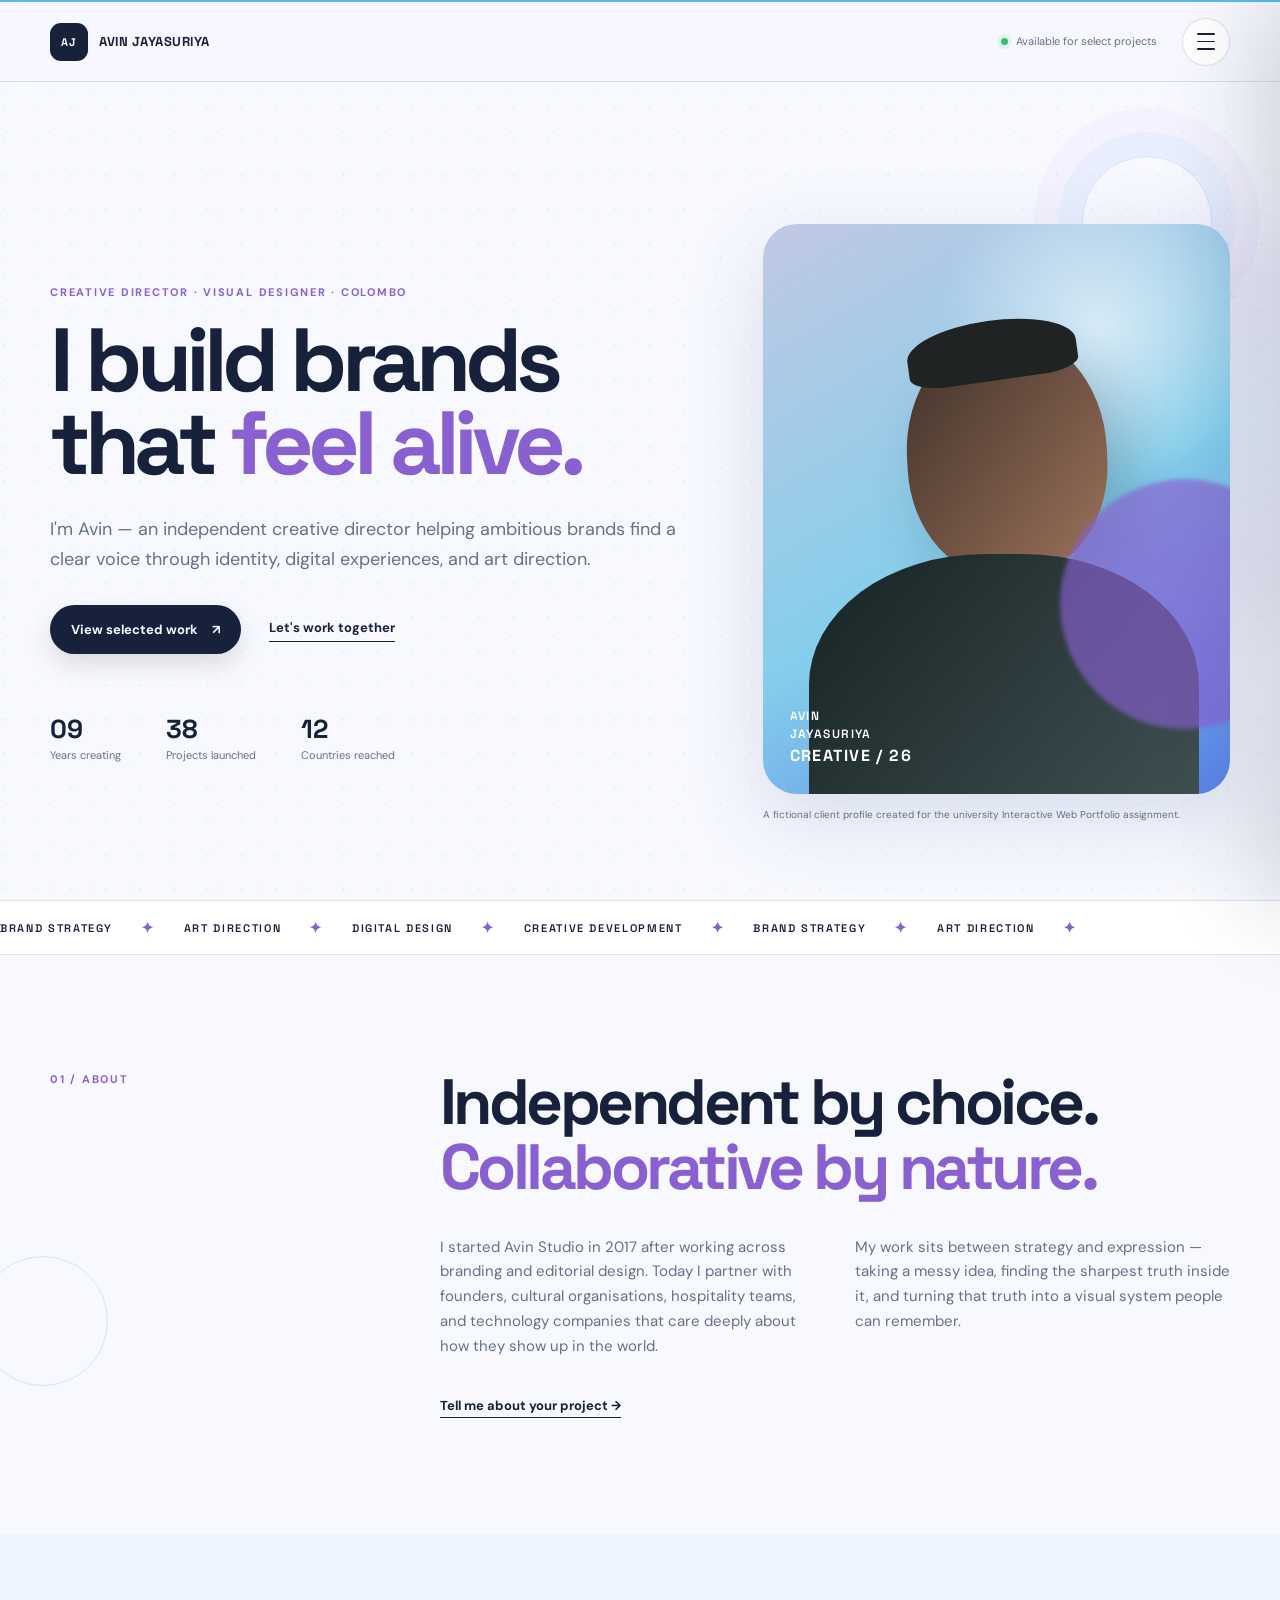
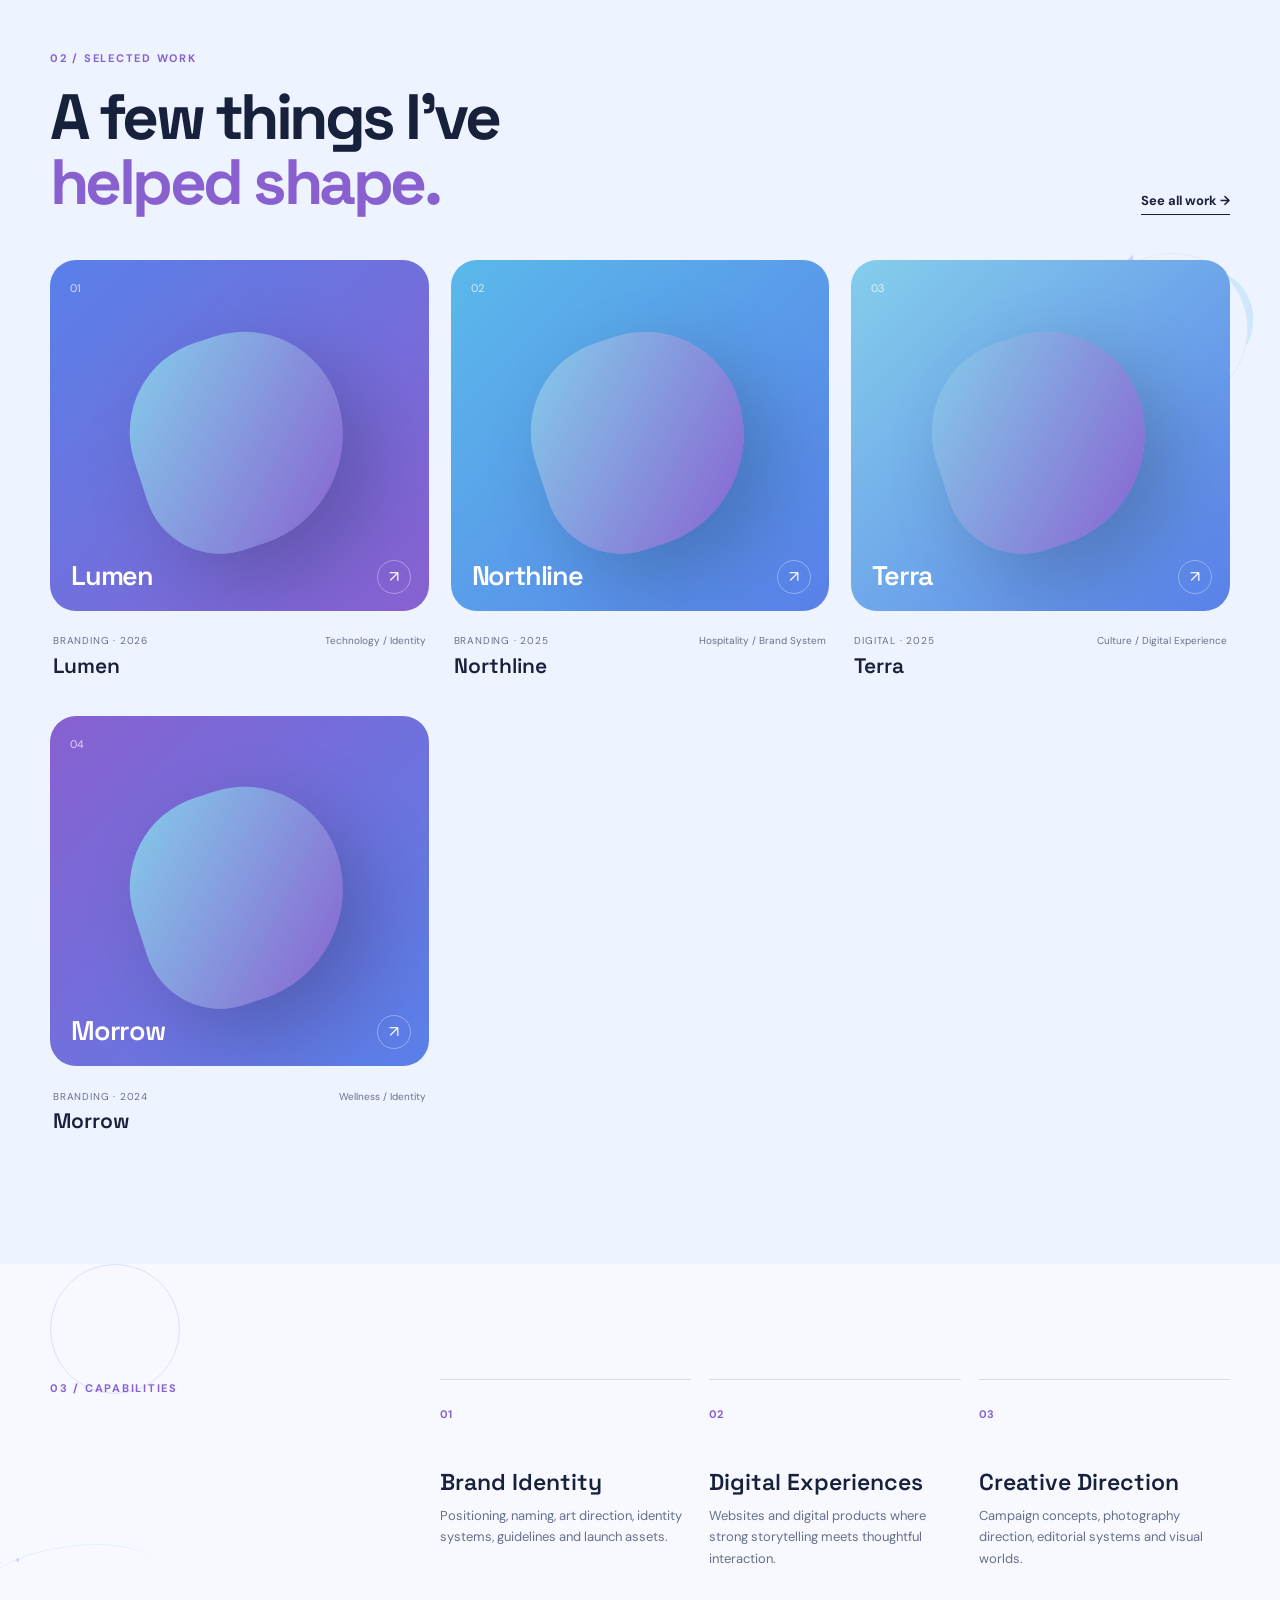
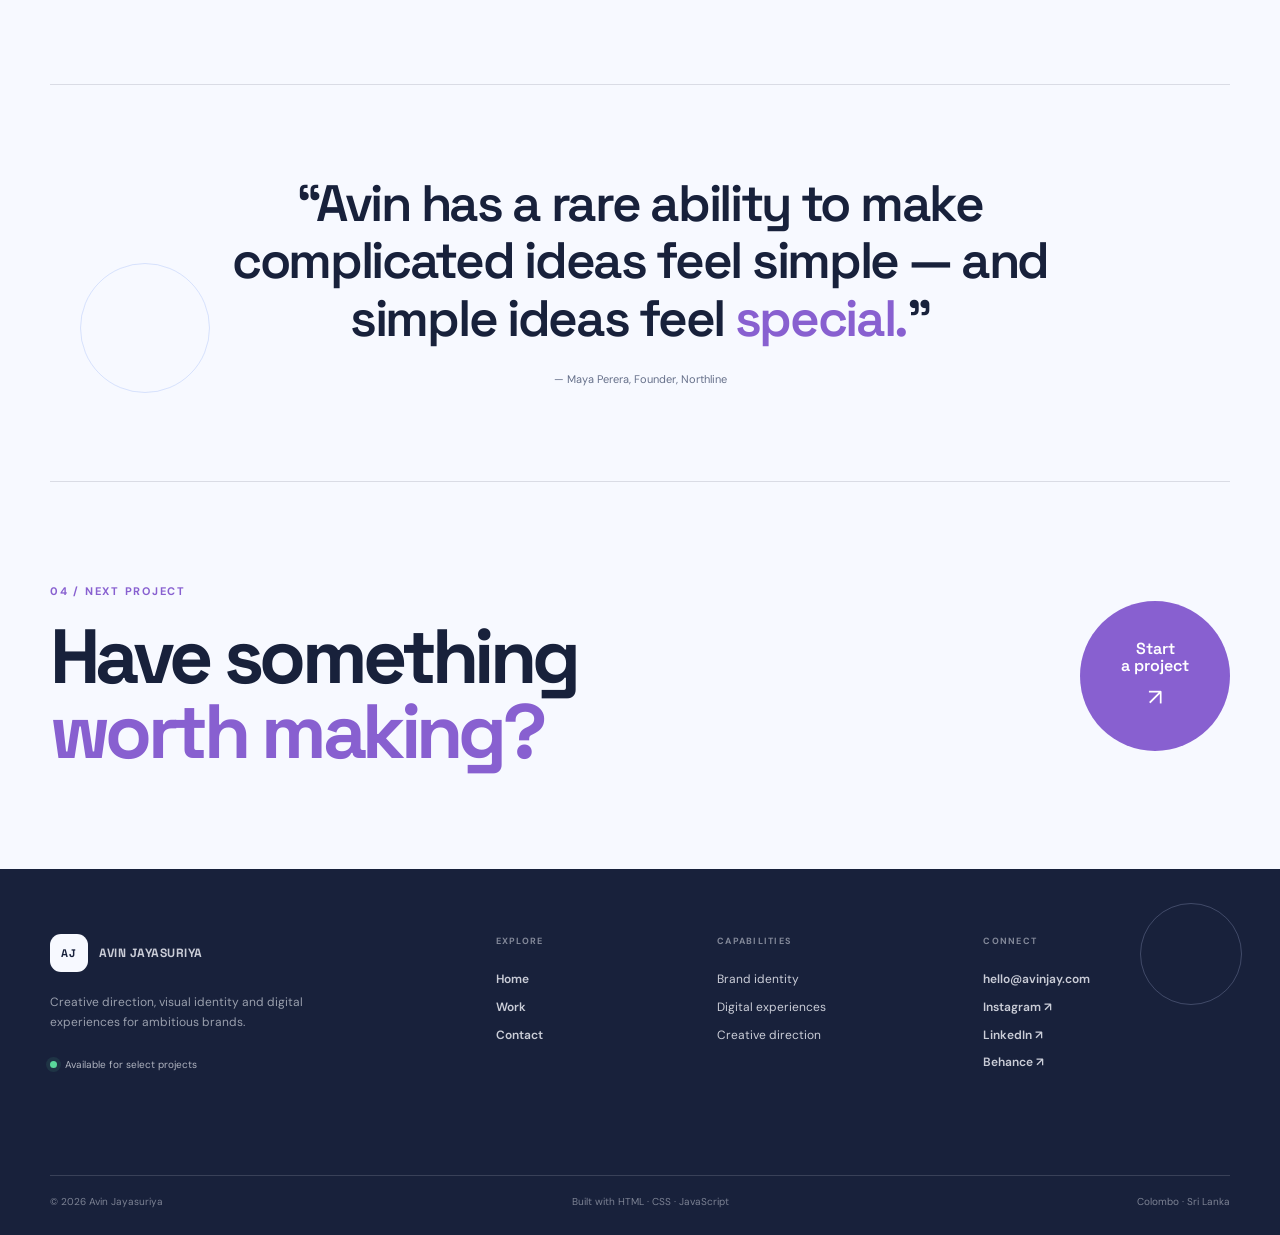
==== index.html @ 8894ce8b "Add files via upload" ====
<!DOCTYPE html>
<html lang="en">
<head>
<meta charset="UTF-8"><meta name="viewport" content="width=device-width, initial-scale=1.0">
<meta name="description" content="A portfolio website for fictional creative director and visual designer Avin Jayasuriya.">
<title>Avin Jayasuriya — Creative Director</title>
<link rel="preconnect" href="https://fonts.googleapis.com"><link rel="preconnect" href="https://fonts.gstatic.com" crossorigin>
<link href="https://fonts.googleapis.com/css2?family=DM+Sans:wght@400;500;600;700&family=Space+Grotesk:wght@500;600;700&display=swap" rel="stylesheet">
<link rel="stylesheet" href="style.css">
</head>
<body>
<div class="cursor-glow" id="cursor-glow" aria-hidden="true"></div><div class="cursor-ring" id="cursor-ring" aria-hidden="true"></div>
<a class="skip-link" href="#main-content">Skip to content</a>
<header class="site-header"><div class="header-inner container"><a class="brand" href="index.html"><span class="brand-mark">AJ</span><span>AVIN JAYASURIYA</span></a><div class="header-right"><span class="available"><i></i> Available for select projects</span><button class="menu-button" id="menu-button" aria-expanded="false" aria-controls="site-menu" aria-label="Open menu"><span></span><span></span><span></span></button></div></div></header>
<div class="menu-overlay" id="menu-overlay"></div>
<aside class="site-menu" id="site-menu" aria-hidden="true"><div class="menu-top"><span>MENU</span><button id="menu-close" aria-label="Close menu">×</button></div><nav aria-label="Main navigation"><a class="menu-link active" href="index.html"><span>01</span>Home</a><a class="menu-link" href="portfolio.html"><span>02</span>Work</a><a class="menu-link" href="contact.html"><span>03</span>Contact</a></nav><div class="menu-bottom"><button class="theme-toggle" type="button"><span class="theme-icon">☾</span> <span class="theme-label">Dark mode</span></button><div><small>GET IN TOUCH</small><a href="mailto:hello@avinjay.com">hello@avinjay.com</a></div></div></aside>
<main id="main-content">
<section class="hero container"><div class="hero-copy reveal"><p class="eyebrow">Creative Director · Visual Designer · Colombo</p><h1>I build brands that <em>feel alive.</em></h1><p class="lead">I'm Avin — an independent creative director helping ambitious brands find a clear voice through identity, digital experiences, and art direction.</p><div class="hero-actions"><a class="btn btn-dark" href="portfolio.html">View selected work <span>↗</span></a><a class="under-link" href="contact.html">Let's work together</a></div><div class="hero-meta"><div><strong>09</strong><span>Years creating</span></div><div><strong>38</strong><span>Projects launched</span></div><div><strong>12</strong><span>Countries reached</span></div></div></div><div class="portrait-card reveal"><div class="portrait-art"><div class="portrait-head"></div><div class="portrait-body"></div><div class="portrait-shadow"></div><span class="portrait-caption">AVIN<br>JAYASURIYA<br><b>CREATIVE / 26</b></span></div><div class="portrait-note">A fictional client profile created for the university Interactive Web Portfolio assignment.</div></div></section>
<section class="ticker"><div class="ticker-track"><span>BRAND STRATEGY</span><b>✦</b><span>ART DIRECTION</span><b>✦</b><span>DIGITAL DESIGN</span><b>✦</b><span>CREATIVE DEVELOPMENT</span><b>✦</b><span>BRAND STRATEGY</span><b>✦</b><span>ART DIRECTION</span><b>✦</b></div></section>
<section class="section container intro"><div class="section-label">01 / ABOUT</div><div class="intro-content"><h2>Independent by choice.<br><em>Collaborative by nature.</em></h2><div class="bio-grid"><p>I started Avin Studio in 2017 after working across branding and editorial design. Today I partner with founders, cultural organisations, hospitality teams, and technology companies that care deeply about how they show up in the world.</p><p>My work sits between strategy and expression — taking a messy idea, finding the sharpest truth inside it, and turning that truth into a visual system people can remember.</p></div><a class="under-link" href="contact.html">Tell me about your project →</a></div></section>
<section class="section work-section"><div class="container"><div class="section-head"><div><div class="section-label">02 / SELECTED WORK</div><h2>A few things I've<br><em>helped shape.</em></h2></div><a class="under-link" href="portfolio.html">See all work →</a></div><div class="home-projects" id="home-projects"></div></div></section>
<section class="section container capabilities"><div class="section-label">03 / CAPABILITIES</div><div class="cap-grid"><article><span>01</span><h3>Brand Identity</h3><p>Positioning, naming, art direction, identity systems, guidelines and launch assets.</p></article><article><span>02</span><h3>Digital Experiences</h3><p>Websites and digital products where strong storytelling meets thoughtful interaction.</p></article><article><span>03</span><h3>Creative Direction</h3><p>Campaign concepts, photography direction, editorial systems and visual worlds.</p></article></div></section>
<section class="section quote container"><p>“Avin has a rare ability to make complicated ideas feel simple — and simple ideas feel <em>special.</em>”</p><span>— Maya Perera, Founder, Northline</span></section>
<section class="cta container"><div><div class="section-label">04 / NEXT PROJECT</div><h2>Have something<br><em>worth making?</em></h2></div><a class="round-link" href="contact.html">Start<br>a project <span>↗</span></a></section>
</main>
<footer class="site-footer"><div class="container footer-main"><div class="footer-brand"><a class="brand" href="index.html"><span class="brand-mark">AJ</span><span>AVIN JAYASURIYA</span></a><p>Creative direction, visual identity and digital experiences for ambitious brands.</p><span class="footer-status"><i></i> Available for select projects</span></div><div><small>EXPLORE</small><a href="index.html">Home</a><a href="portfolio.html">Work</a><a href="contact.html">Contact</a></div><div><small>CAPABILITIES</small><span>Brand identity</span><span>Digital experiences</span><span>Creative direction</span></div><div><small>CONNECT</small><a href="mailto:hello@avinjay.com">hello@avinjay.com</a><a href="#">Instagram ↗</a><a href="#">LinkedIn ↗</a><a href="#">Behance ↗</a></div></div><div class="container footer-bottom"><span>© 2026 Avin Jayasuriya</span><span>Built with HTML · CSS · JavaScript</span><span>Colombo · Sri Lanka</span></div></footer>
<div class="modal" id="project-modal" aria-hidden="true"><div class="modal-overlay" data-close></div><div class="modal-box" role="dialog" aria-modal="true" aria-labelledby="modal-title"><button class="modal-close" data-close aria-label="Close project details">×</button><div id="modal-art" class="modal-art"></div><div class="modal-copy"><p class="section-label" id="modal-meta"></p><h2 id="modal-title"></h2><p id="modal-description"></p><div class="tags" id="modal-tags"></div></div></div></div></div><script src="app.js" defer></script></body></html>
---- style.css ----
:root{--bg:#f7f9ff;--surface:#ffffff;--surface-2:#eef4ff;--ink:#18213b;--muted:#66708a;--line:rgba(24,33,59,.13);--accent:#8860D0;--accent2:#5AB9EA;--blueberry:#5980E9;--sky:#84CEEB;--periwinkle:#C1C8E4;--shadow:0 25px 80px rgba(57,72,130,.16);--max:1180px;color-scheme:light} :root[data-theme=dark]{--bg:#0d1226;--surface:#151b35;--surface-2:#11182f;--ink:#f3f6ff;--muted:#aeb7d0;--line:rgba(243,246,255,.13);--accent:#a77ee8;--accent2:#5AB9EA;--blueberry:#7197f2;--sky:#84CEEB;--periwinkle:#9fa9d1;--shadow:0 25px 80px rgba(0,0,0,.4);color-scheme:dark}
*{box-sizing:border-box}html{scroll-behavior:smooth}body{margin:0;background:var(--bg);color:var(--ink);font-family:'DM Sans',sans-serif;line-height:1.65;transition:background .3s,color .3s}body.menu-open,body.modal-open{overflow:hidden}.cursor-glow,.cursor-ring{position:fixed;left:0;top:0;pointer-events:none;z-index:9999;opacity:0;transform:translate3d(-100px,-100px,0);transition:opacity .25s ease}.cursor-glow{width:170px;height:170px;margin:-85px 0 0 -85px;border-radius:50%;background:radial-gradient(circle,rgba(132,206,235,.28) 0%,rgba(136,96,208,.16) 38%,transparent 72%);filter:blur(18px)}.cursor-ring{z-index:9999;width:38px;height:38px;margin:-19px 0 0 -19px;border:1px solid rgba(89,128,233,.7);border-radius:50%;background:transparent;transition:width .25s ease,height .25s ease,margin .25s ease,border-color .25s ease,background .25s ease,opacity .25s ease}.cursor-ring.is-hover{width:64px;height:64px;margin:-32px 0 0 -32px;border-color:var(--accent);background:rgba(136,96,208,.06)}.cursor-ring.is-down{width:28px;height:28px;margin:-14px 0 0 -14px;background:rgba(90,185,234,.12)}body.cursor-ready .cursor-glow{opacity:.34}body.cursor-ready .cursor-ring{opacity:.72}@media(max-width:900px),(pointer:coarse){.cursor-glow,.cursor-ring{display:none}}a{color:inherit;text-decoration:none}button,input,select,textarea{font:inherit}button{color:inherit}.container{width:min(calc(100% - 48px),var(--max));margin-inline:auto}.skip-link{position:fixed;z-index:9999;left:15px;top:15px;padding:8px 14px;background:var(--ink);color:var(--bg);border-radius:8px;transform:translateY(-150%)}.skip-link:focus{transform:none}.site-header{height:82px;position:sticky;top:0;z-index:1000;background:color-mix(in srgb,var(--bg) 86%,transparent);backdrop-filter:blur(15px);border-top:2px solid var(--accent2);border-bottom:1px solid var(--line)}.header-inner{height:100%;display:flex;align-items:center;justify-content:space-between}.brand{display:flex;align-items:center;gap:11px;font:700 13px 'Space Grotesk';letter-spacing:.04em}.brand-mark{width:38px;height:38px;display:grid;place-items:center;border-radius:11px;background:var(--ink);color:var(--bg);font-size:11px}.header-right{display:flex;align-items:center;gap:25px}.available{font-size:11px;color:var(--muted);display:flex;align-items:center;gap:8px}.available i{width:7px;height:7px;border-radius:50%;background:#3db878;box-shadow:0 0 0 4px rgba(61,184,120,.12)}.menu-button{width:48px;height:48px;border:1px solid var(--line);background:var(--surface);border-radius:50%;display:grid;place-content:center;gap:6px;cursor:pointer;transition:.25s}.menu-button:hover{transform:rotate(5deg);border-color:var(--accent)}.menu-button span{display:block;width:18px;height:1.5px;background:var(--ink);border-radius:99px;transition:transform .25s ease,opacity .25s ease}.menu-button:hover span:nth-child(1){transform:translateX(-2px)}.menu-button:hover span:nth-child(3){transform:translateX(2px)}.menu-overlay{position:fixed;inset:0;background:rgba(8,12,14,.52);backdrop-filter:blur(18px);opacity:0;pointer-events:none;z-index:5000;transition:opacity .35s}.menu-overlay.open{opacity:1;pointer-events:auto}.site-menu{position:fixed;z-index:200;top:0;right:0;width:min(470px,100%);height:100vh;background:var(--surface);padding:30px 38px;transform:translateX(102%);transition:transform .45s cubic-bezier(.76,0,.24,1);box-shadow:-20px 0 70px rgba(0,0,0,.16);display:flex;flex-direction:column}.site-menu.open{transform:none}.menu-top{display:flex;align-items:center;justify-content:space-between;font:700 11px 'Space Grotesk';letter-spacing:.15em;color:var(--muted);padding-bottom:28px;border-bottom:1px solid var(--line)}.menu-top button{border:0;background:none;font-size:34px;line-height:1;cursor:pointer}.site-menu nav{display:flex;flex-direction:column;padding:50px 0}.menu-link{display:flex;align-items:baseline;gap:22px;font:600 clamp(42px,6vw,66px)/1.15 'Space Grotesk';letter-spacing:-.055em;padding:8px 0;color:var(--muted);transition:.25s}.menu-link span{font:600 11px 'DM Sans';letter-spacing:.08em}.menu-link:hover,.menu-link.active{color:var(--ink);transform:translateX(8px)}.menu-link.active:after{content:'↗';font:400 24px 'DM Sans';color:var(--accent);margin-left:auto}.menu-bottom{margin-top:auto;padding-top:25px;border-top:1px solid var(--line);display:flex;justify-content:space-between;gap:25px;align-items:end}.theme-toggle{border:1px solid var(--line);background:transparent;border-radius:999px;padding:10px 14px;cursor:pointer;font-size:12px}.menu-bottom div{display:flex;flex-direction:column;gap:3px}.menu-bottom small,.site-footer small,.contact-block small{font-size:10px;color:var(--accent);font-weight:700;letter-spacing:.13em}.menu-bottom a{font-weight:700;font-size:13px}
.section{padding:115px 0}.hero{min-height:calc(100vh - 82px);display:grid;grid-template-columns:1.15fr .85fr;gap:80px;align-items:center;padding-top:65px}.eyebrow,.section-label{font-size:11px;font-weight:700;letter-spacing:.16em;text-transform:uppercase;color:var(--accent);margin:0 0 18px}.hero h1,.page-hero h1{font:700 clamp(55px,7vw,95px)/.93 'Space Grotesk';letter-spacing:-.065em;margin:0;max-width:820px}.hero h1 em,.page-hero h1 em,h2 em{font-style:normal;color:var(--accent)}.lead{font-size:18px;color:var(--muted);max-width:650px;margin:30px 0}.hero-actions{display:flex;align-items:center;gap:28px;flex-wrap:wrap}.btn{display:inline-flex;align-items:center;gap:14px;border:0;border-radius:999px;padding:14px 21px;font-size:13px;font-weight:700;cursor:pointer;transition:.25s}.btn-dark{background:var(--ink);color:var(--bg);box-shadow:0 10px 25px rgba(0,0,0,.12)}.btn-dark:hover{transform:translateY(-3px);box-shadow:0 15px 32px rgba(0,0,0,.18)}.under-link{font-size:13px;font-weight:700;border-bottom:1px solid var(--ink);padding-bottom:3px}.hero-meta{display:flex;gap:45px;margin-top:58px}.hero-meta div{display:flex;flex-direction:column}.hero-meta strong{font:700 26px 'Space Grotesk'}.hero-meta span{font-size:11px;color:var(--muted)}.portrait-card{align-self:stretch;display:flex;flex-direction:column;justify-content:center}.portrait-art{height:570px;position:relative;overflow:hidden;border-radius:34px;background:linear-gradient(150deg,#C1C8E4,#84CEEB 55%,#5980E9);box-shadow:var(--shadow)}.portrait-art:before{content:'';position:absolute;inset:0;background:radial-gradient(circle at 72% 18%,rgba(255,255,255,.6),transparent 28%),linear-gradient(90deg,transparent 45%,rgba(20,24,24,.12));mix-blend-mode:screen}.portrait-head{position:absolute;width:200px;height:245px;border-radius:49% 49% 46% 46%;background:linear-gradient(130deg,#3e3029,#9d735b);left:31%;top:19%;transform:rotate(-3deg);box-shadow:20px 30px 60px rgba(20,20,20,.2)}.portrait-head:before{content:'';position:absolute;width:170px;height:60px;top:-12px;left:5px;border-radius:70% 70% 30% 30%;background:#202324;transform:rotate(-5deg)}.portrait-body{position:absolute;width:390px;height:290px;left:10%;bottom:-50px;border-radius:45% 45% 0 0;background:linear-gradient(130deg,#172325,#425355)}.portrait-shadow{position:absolute;width:250px;height:250px;border-radius:50%;background:#8860D0;right:-80px;bottom:65px;opacity:.65;filter:blur(2px)}.portrait-caption{position:absolute;bottom:25px;left:27px;color:#fff;font:600 12px/1.55 'Space Grotesk';letter-spacing:.12em}.portrait-caption b{font-size:16px}.portrait-note{font-size:10px;color:var(--muted);margin-top:13px}.ticker{overflow:hidden;border-block:1px solid var(--line);background:var(--surface);padding:17px 0}.ticker-track{width:max-content;display:flex;gap:28px;align-items:center;font:600 11px 'Space Grotesk';letter-spacing:.15em;animation:scroll 28s linear infinite}.ticker-track b{color:var(--accent);font-size:15px}@keyframes scroll{to{transform:translateX(-50%)}}.intro{display:grid;grid-template-columns:.55fr 1.45fr;gap:90px}.intro-content h2,.section-head h2,.services-strip h2{font:700 clamp(40px,5vw,65px)/1.02 'Space Grotesk';letter-spacing:-.055em;margin:0}.bio-grid{display:grid;grid-template-columns:1fr 1fr;gap:40px;margin:34px 0;color:var(--muted);font-size:15px}.bio-grid p{margin:0}.work-section{background:var(--surface-2)}.section-head{display:flex;justify-content:space-between;align-items:end;margin-bottom:45px}.home-projects,.portfolio-grid{display:grid;grid-template-columns:repeat(3,1fr);gap:22px}.work-art{width:100%;aspect-ratio:1.08;border:0;border-radius:26px;position:relative;overflow:hidden;cursor:pointer;isolation:isolate;transition:transform .35s,box-shadow .35s}.work-art:hover{transform:translateY(-7px) rotate(-.4deg);box-shadow:var(--shadow)}.work-number{position:absolute;z-index:4;top:19px;left:20px;color:rgba(255,255,255,.75);font-size:11px}.shape{position:absolute;width:56%;aspect-ratio:1;border-radius:49% 51% 60% 40%;left:22%;top:21%;background:linear-gradient(135deg,#84CEEB,#8860D0);transform:rotate(-18deg);transition:.5s;box-shadow:20px 35px 80px rgba(0,0,0,.2)}.work-art:hover .shape,.modal-art:hover .shape{transform:rotate(4deg) scale(1.07)}.art-title{position:absolute;z-index:4;left:21px;bottom:18px;color:white;font:600 27px 'Space Grotesk';letter-spacing:-.045em}.arrow{position:absolute;right:18px;bottom:17px;z-index:4;width:34px;height:34px;border:1px solid rgba(255,255,255,.35);border-radius:50%;display:grid;place-items:center;color:#fff}.tone-terracotta{background:linear-gradient(135deg,#5980E9,#8860D0)}.tone-cobalt{background:linear-gradient(135deg,#5AB9EA,#5980E9)}.tone-olive{background:linear-gradient(135deg,#84CEEB,#5980E9)}.tone-violet{background:linear-gradient(135deg,#8860D0,#5980E9)}.tone-peach{background:linear-gradient(135deg,#C1C8E4,#5AB9EA)}.tone-ink{background:linear-gradient(135deg,#5980E9,#84CEEB)}.work-info{
    display:grid;
    grid-template-columns:1fr 1fr;
    align-items:start;
    gap:15px;
    padding:15px 3px;
}

.work-info > div:first-child{
    min-width:0;
}

.work-info > span{
    text-align:right;
    align-self:start;
    font-size:10px;
    color:var(--muted);
}

.work-info small{
    display:block;
    color:var(--muted);
    font-size:10px;
    text-transform:uppercase;
    letter-spacing:.08em;
}

.work-info h3{
    font:600 21px 'Space Grotesk';
    margin:2px 0 0;
}
.capabilities{display:grid;grid-template-columns:.55fr 1.45fr;gap:90px}.cap-grid{display:grid;grid-template-columns:repeat(3,1fr);gap:18px}.cap-grid article{border-top:1px solid var(--line);padding-top:20px}.cap-grid article span{color:var(--accent);font-size:11px;font-weight:700}.cap-grid h3{font:600 23px 'Space Grotesk';margin:40px 0 8px}.cap-grid p{color:var(--muted);font-size:13px;margin:0}.quote{border-top:1px solid var(--line);border-bottom:1px solid var(--line);text-align:center;padding-block:90px}.quote p{max-width:850px;margin:0 auto 18px;font:600 clamp(32px,4vw,52px)/1.12 'Space Grotesk';letter-spacing:-.045em}.quote p em{font-style:normal;color:var(--accent)}.quote span{font-size:11px;color:var(--muted)}.cta{display:flex;align-items:center;justify-content:space-between;padding-block:100px}.cta h2{font:700 clamp(45px,6vw,78px)/.98 'Space Grotesk';letter-spacing:-.06em;margin:0}.round-link{width:150px;height:150px;border-radius:50%;background:var(--accent);color:#fff;display:grid;place-content:center;text-align:center;font:600 16px/1.1 'Space Grotesk';transition:.3s}.round-link:hover{transform:rotate(8deg) scale(1.04)}.round-link span{font:400 23px 'DM Sans';margin-top:7px}.site-footer{background:var(--ink);color:var(--bg);padding:65px 0 22px}.site-footer .brand-mark{background:var(--bg);color:var(--ink)}.footer-main{display:grid;grid-template-columns:2fr 1fr 1fr;gap:50px;padding-bottom:60px}.footer-main>div{display:flex;flex-direction:column;gap:7px}.footer-main p{color:color-mix(in srgb,var(--bg) 60%,transparent);font-size:12px;max-width:280px}.footer-main a:not(.brand){font-size:13px;font-weight:600}.footer-bottom{border-top:1px solid color-mix(in srgb,var(--bg) 15%,transparent);padding-top:18px;display:flex;justify-content:space-between;color:color-mix(in srgb,var(--bg) 45%,transparent);font-size:10px}.page-hero{padding:135px 0 65px;max-width:900px;margin-left:max(24px,calc((100% - var(--max))/2))}.page-hero h1{font-size:clamp(60px,8vw,105px)}.page-hero>p:last-child{max-width:650px;color:var(--muted);font-size:17px;margin-top:30px}.work-list{padding-top:45px}.filter-bar{display:flex;gap:8px;margin-bottom:35px;flex-wrap:wrap}.filter{border:1px solid var(--line);background:transparent;padding:9px 16px;border-radius:999px;font-size:12px;font-weight:700;cursor:pointer}.filter.active,.filter:hover{background:var(--ink);color:var(--bg);border-color:var(--ink)}.services-strip{border-top:1px solid var(--line);display:grid;grid-template-columns:1fr 1fr;gap:90px}.services-strip>p{color:var(--muted);font-size:16px;max-width:500px}.contact-layout{display:grid;grid-template-columns:.6fr 1.4fr;gap:100px;align-items:start}.contact-side{display:grid;gap:42px}.contact-block{display:flex;flex-direction:column;gap:7px}.contact-block>a{font:600 20px 'Space Grotesk'}.contact-block p{margin:0;color:var(--muted);font-size:13px}.contact-form{background:var(--surface);border:1px solid var(--line);border-radius:28px;padding:35px;box-shadow:var(--shadow)}.field-grid{display:grid;grid-template-columns:1fr 1fr;gap:18px}.field{margin-bottom:20px}.field label{display:block;font-size:11px;font-weight:700;margin-bottom:8px}.field b,.consent b{color:var(--accent)}input,select,textarea{width:100%;border:1px solid var(--line);background:var(--bg);color:var(--ink);border-radius:12px;padding:13px;outline:none}input:focus,select:focus,textarea:focus{border-color:var(--accent2);box-shadow:0 0 0 4px color-mix(in srgb,var(--accent2) 12%,transparent)}input[aria-invalid=true],textarea[aria-invalid=true]{border-color:var(--accent)}textarea{resize:vertical}.error{display:block;color:var(--accent);font-size:10px;min-height:16px;margin-top:4px}.consent{display:flex;gap:10px;font-size:11px;color:var(--muted);margin:3px 0}.consent input{width:16px;accent-color:var(--accent)}.form-note{font-size:10px;color:var(--muted);margin-bottom:0}main,.site-footer{position:relative;z-index:10}.site-header{z-index:1000}.menu-overlay{z-index:5000}.site-menu{z-index:5001}.modal{z-index:10000}

/* Centered case-study glass button */
.case-link{
    position:absolute;
    left:50%;
    top:50%;
    bottom:auto;
    z-index:5;
    transform:translate(-50%,-50%) translateY(6px);
    font:600 10px/1 'Space Grotesk';
    letter-spacing:.08em;
    text-transform:uppercase;
    padding:10px 16px;
    border:1px solid rgba(255,255,255,.45);
    border-radius:999px;
    background:rgba(255,255,255,.16);
    color:#fff;
    backdrop-filter:blur(10px);
    -webkit-backdrop-filter:blur(10px);
    white-space:nowrap;
    opacity:0;
    transition:opacity .25s ease,transform .25s ease,background .25s ease;
}
.work-art:hover .case-link,
.work-art:focus-visible .case-link{
    opacity:1;
    transform:translate(-50%,-50%);
}
.case-link:hover{
    background:rgba(255,255,255,.28);
}
.modal-art .mock-window{position:absolute;z-index:3;left:12%;right:12%;top:16%;height:58%;border:1px solid rgba(255,255,255,.45);border-radius:18px;background:rgba(255,255,255,.12);box-shadow:0 30px 70px rgba(0,0,0,.2);backdrop-filter:blur(2px);padding:38px 24px 20px}.mock-window i{display:inline-block;width:7px;height:7px;border-radius:50%;background:rgba(255,255,255,.65);margin-right:5px}.mock-window b{display:block;margin-top:26px;font:600 clamp(22px,4vw,44px)/1 'Space Grotesk';color:#fff;max-width:65%;letter-spacing:-.05em}.modal-art .art-title{display:none}
.modal{display:none;position:fixed;inset:0;z-index:500;align-items:center;justify-content:center;padding:20px}.modal.open{display:flex}.modal-overlay{z-index:0;position:absolute;inset:0;background:rgba(8,12,14,.72);backdrop-filter:blur(8px)}.modal-box{position:relative;width:min(820px,100%);max-height:90vh;overflow:auto;background:var(--surface);border-radius:28px;z-index:1;box-shadow:var(--shadow)}.modal-close{position:absolute;right:15px;top:15px;z-index:3;width:42px;height:42px;border-radius:50%;border:1px solid rgba(255,255,255,.4);background:rgba(0,0,0,.2);color:#fff;font-size:28px;cursor:pointer}.modal-art{height:330px;position:relative;overflow:hidden}.modal-art .shape{width:210px;left:calc(50% - 105px);top:18%}.modal-art .art-title{font-size:42px;bottom:28px;left:32px}.modal-copy{padding:34px}.modal-copy h2{font:700 50px 'Space Grotesk';letter-spacing:-.055em;margin:0 0 15px}.modal-copy>p:not(.section-label){color:var(--muted);max-width:650px}.tags{display:flex;gap:8px;flex-wrap:wrap;margin-top:22px}.tags span{border:1px solid var(--line);border-radius:999px;padding:6px 11px;font-size:10px}.toast{position:fixed;z-index:1000;right:22px;bottom:22px;background:var(--ink);color:var(--bg);padding:13px 18px;border-radius:12px;font-size:12px;box-shadow:var(--shadow);transform:translateY(150%);transition:.3s}.toast.show{transform:none}.reveal{opacity:0;transform:translateY(18px);transition:.7s ease}.reveal.visible{opacity:1;transform:none}
@media(max-width:900px),(pointer:coarse){
    .work-card,
    .btn,
    .under-link,
    .round-link,
    .filter,
    .menu-button,
    .theme-toggle,
    .menu-link,
    .case-link{
        cursor:pointer;
    }
}
@media(max-width:900px){.available{display:none}.hero,.intro,.capabilities,.contact-layout,.services-strip{grid-template-columns:1fr;gap:45px}.hero{padding-top:55px}.portrait-art{height:500px}.bio-grid{gap:20px}.home-projects,.portfolio-grid{grid-template-columns:repeat(2,1fr)}.cap-grid{grid-template-columns:1fr}.intro{gap:35px}.capabilities{gap:35px}.contact-layout{gap:40px}.footer-main{grid-template-columns:1fr 1fr}.footer-main>div:first-child{grid-column:1/-1}}
@media(max-width:620px){.container{width:calc(100% - 32px)}.site-menu{padding:25px 24px}.menu-link{font-size:47px}.section{padding:75px 0}.hero{min-height:auto}.hero h1{font-size:52px}.lead{font-size:16px}.hero-meta{gap:22px;flex-wrap:wrap}.hero-meta strong{font-size:21px}.portrait-art{height:390px;border-radius:25px}.portrait-head{width:150px;height:190px}.portrait-body{width:290px;height:220px}.intro-content h2,.section-head h2,.services-strip h2{font-size:42px}.bio-grid{grid-template-columns:1fr}.section-head{align-items:flex-start;gap:20px;flex-direction:column}.home-projects,.portfolio-grid,.field-grid,.footer-main{grid-template-columns:1fr}.page-hero{width:calc(100% - 32px);margin:auto;padding:95px 0 45px}.page-hero h1{font-size:57px}.work-list{padding-top:25px}.work-art{border-radius:20px}.art-title{font-size:23px}.cta{align-items:flex-start;gap:40px;flex-direction:column}.round-link{width:125px;height:125px}.contact-form{padding:23px}.modal{padding:10px}.modal-art{height:240px}.modal-copy{padding:25px}.modal-copy h2{font-size:38px}.footer-bottom{flex-direction:column;gap:8px}.footer-main{gap:30px}.footer-main>div:first-child{grid-column:auto}}
@media(prefers-reduced-motion:reduce){*,*::before,*::after{animation-duration:.01ms!important;transition-duration:.01ms!important;scroll-behavior:auto!important}}

.tone-sky{background:linear-gradient(135deg,#84CEEB,#5AB9EA)}.tone-amethyst{background:linear-gradient(135deg,#8860D0,#5980E9)}

.work-card,.btn,.under-link,.round-link,.filter,.menu-button,.theme-toggle,.menu-link,.case-link{cursor:none}@media(max-width:900px),(pointer:coarse){.work-card,.btn,.under-link,.round-link,.filter,.menu-button,.theme-toggle,.menu-link,.case-link{cursor:pointer}}

/* Project case-study modal */
.modal-box{width:min(980px,100%);max-height:92vh}
.modal-art{height:360px;background:var(--surface-2)}
.modal-art .shape{width:250px;left:calc(50% - 125px);top:13%;box-shadow:30px 40px 100px rgba(0,0,0,.24)}

.modal-copy{padding:36px 40px 40px}
.modal-meta-grid{display:grid;grid-template-columns:1.4fr 1fr 1fr;gap:20px;margin:28px 0 30px;padding:20px 0;border-block:1px solid var(--line)}
.modal-meta-grid div{display:flex;flex-direction:column;gap:5px}
.modal-meta-grid small{font-size:9px;text-transform:uppercase;letter-spacing:.12em;color:var(--accent);font-weight:700}
.modal-meta-grid strong{font:600 14px 'Space Grotesk'}
.modal-details{display:grid;grid-template-columns:1.2fr .8fr;gap:40px;margin-top:30px}
.modal-details h3{font:600 18px 'Space Grotesk';margin:0 0 9px}
.modal-details p{color:var(--muted);font-size:13px;margin:0}
.modal-gallery{display:grid;grid-template-columns:1.2fr .8fr;gap:12px;margin-top:32px}
.project-shot{min-height:150px;border-radius:16px;position:relative;overflow:hidden;padding:18px;color:white}
.project-shot.large{min-height:220px}
.project-shot:before{content:'';position:absolute;inset:18px;border:1px solid rgba(255,255,255,.25);border-radius:10px}
.project-shot span{position:relative;z-index:2;font:600 14px 'Space Grotesk'}
.project-shot small{position:absolute;z-index:2;left:18px;bottom:17px;font-size:9px;letter-spacing:.1em;text-transform:uppercase;color:rgba(255,255,255,.7)}
.project-shot.one{background:linear-gradient(135deg,#5980E9,#8860D0)}
.project-shot.two{background:linear-gradient(135deg,#84CEEB,#5980E9)}
.project-shot.three{background:linear-gradient(135deg,#8860D0,#5AB9EA)}
.modal-copy .tags{margin-top:0}
@media(max-width:620px){.modal-meta-grid,.modal-details,.modal-gallery{grid-template-columns:1fr}.modal-copy{padding:26px}.modal-art{height:250px}.modal-meta-grid{gap:15px}.project-shot.large{min-height:170px}}

/* --- Ambient background details: intentionally subtle and non-interactive --- */
body{position:relative;overflow-x:hidden}
body::before{content:"";position:fixed;inset:0;z-index:0;pointer-events:none;opacity:.42;background-image:radial-gradient(circle at 12% 18%,rgba(90,185,234,.14) 0 1px,transparent 1.5px),radial-gradient(circle at 86% 72%,rgba(136,96,208,.12) 0 1px,transparent 1.5px);background-size:38px 38px,52px 52px}
body::after{content:"";position:fixed;z-index:0;pointer-events:none;width:520px;height:520px;right:-210px;top:18%;border-radius:50%;background:radial-gradient(circle,rgba(132,206,235,.10),rgba(136,96,208,.06) 38%,transparent 70%);filter:blur(8px)}
main,.site-footer,.site-header{position:relative}
main,.site-footer,.site-header{z-index:10}
.hero,.intro,.work-section,.capabilities,.quote,.cta,.page-hero,.work-list,.project-note,.contact-layout{position:relative;isolation:isolate}
.hero::after{content:"✦";position:absolute;z-index:-1;right:-10px;top:20%;font:700 90px/1 'Space Grotesk';color:rgba(136,96,208,.08);transform:rotate(18deg);pointer-events:none}
.intro::before{content:"01";position:absolute;left:-35px;top:35px;font:700 110px/1 'Space Grotesk';color:rgba(89,128,233,.055);pointer-events:none}
.work-section::after{content:"";position:absolute;right:4%;bottom:8%;width:150px;height:150px;border:1px solid rgba(136,96,208,.10);border-radius:50%;box-shadow:25px -18px 0 -24px rgba(90,185,234,.22);pointer-events:none}
.capabilities::after{content:"";position:absolute;left:-70px;bottom:-25px;width:180px;height:70px;border-top:1px solid rgba(90,185,234,.14);border-radius:50%;transform:rotate(-8deg);pointer-events:none}
.page-hero::after{content:"✦";position:absolute;right:7%;top:24%;font-size:70px;color:rgba(90,185,234,.09);pointer-events:none}
.site-menu,.menu-overlay{z-index:10000}.cursor-glow{z-index:20000!important}.cursor-ring{z-index:20001!important}
.menu-button,.menu-close,.site-menu a,.site-menu button{cursor:none!important}
.site-menu{box-shadow:-30px 0 90px rgba(24,33,59,.18)}
.site-menu::before{content:"";position:absolute;inset:auto -80px 30px auto;width:180px;height:180px;border-radius:50%;background:radial-gradient(circle,rgba(132,206,235,.13),transparent 68%);pointer-events:none}
.menu-link{position:relative}.menu-link::after{content:"";position:absolute;left:0;bottom:-5px;width:0;height:1px;background:var(--accent2);transition:width .3s}.menu-link:hover::after,.menu-link.active::after{width:56px}
.footer-main{display:grid;grid-template-columns:1.8fr .8fr 1fr 1.1fr;gap:42px;align-items:start}.footer-brand p{max-width:310px;color:color-mix(in srgb,var(--bg) 58%,transparent);font-size:12px;margin:14px 0 17px}.site-footer small{display:block;color:color-mix(in srgb,var(--bg) 48%,transparent);font-size:9px;font-weight:700;letter-spacing:.14em;margin-bottom:13px}.site-footer .footer-main>div:not(.footer-brand){display:flex;flex-direction:column;gap:8px}.site-footer .footer-main a:not(.brand),.site-footer .footer-main span:not(.brand-mark){font-size:12px;color:color-mix(in srgb,var(--bg) 80%,transparent);transition:color .2s,transform .2s}.site-footer .footer-main a:not(.brand):hover{color:var(--bg);transform:translateX(3px)}.footer-status{display:inline-flex!important;align-items:center;gap:8px!important;font-size:10px!important;color:color-mix(in srgb,var(--bg) 68%,transparent)!important}.footer-status i{width:7px;height:7px;border-radius:50%;background:#5ad89b;box-shadow:0 0 0 4px rgba(90,216,155,.1)}.footer-bottom{margin-top:42px}.site-footer{padding-bottom:24px}
@media(max-width:900px){.footer-main{grid-template-columns:1fr 1fr}.footer-brand{grid-column:1/-1}.hero::after{right:2%;font-size:65px}.intro::before{left:-10px}}
@media(max-width:620px){.footer-main{grid-template-columns:1fr}.footer-brand{grid-column:auto}.footer-main{gap:28px}.hero::after{font-size:50px;top:12%}.intro::before{font-size:75px;left:0}.work-section::after{width:100px;height:100px}}
@media(prefers-reduced-motion:reduce){.hero::after,.page-hero::after{display:none}}

/* Navigation layering fix: the hamburger drawer must stay fixed off-canvas until opened. */
.site-menu{position:fixed !important;top:0;right:0;bottom:0;height:100vh;z-index:10000 !important;}
.menu-overlay{position:fixed !important;inset:0;z-index:9999 !important;}
.cursor-glow{z-index:20000 !important}.cursor-ring{z-index:20001 !important}

/* Subtle blueberry / sky / amethyst background details */
body{position:relative;overflow-x:hidden}body:before{content:"";position:fixed;inset:0;pointer-events:none;z-index:0;opacity:.38;background-image:radial-gradient(circle at 12% 18%,rgba(132,206,235,.16) 0 1px,transparent 1.5px),radial-gradient(circle at 86% 72%,rgba(136,96,208,.13) 0 1px,transparent 1.5px);background-size:34px 34px,42px 42px;background-position:0 0,12px 16px}.site-header,.site-menu,.menu-overlay,.modal,.cursor-glow,.cursor-ring{isolation:isolate}.hero,.section,.ticker,.cta,.page-hero,.work-list,.services-strip,.contact-layout,.site-footer{position:relative}.hero:before,.section:not(.work-section):before,.page-hero:before{content:"";position:absolute;width:150px;height:150px;border:1px solid rgba(89,128,233,.10);border-radius:50%;pointer-events:none;z-index:-1}.hero:before{right:4%;top:12%;box-shadow:0 0 0 28px rgba(132,206,235,.025),0 0 0 56px rgba(136,96,208,.02)}.intro:before{left:-45px;top:28%}.page-hero:before{right:4%;top:30%}.work-section:after{content:"✦";position:absolute;right:6%;top:15%;font-size:34px;color:rgba(136,96,208,.12);transform:rotate(18deg);pointer-events:none}.capabilities:after{content:"+  +  +";position:absolute;right:7%;bottom:12%;font:700 10px 'Space Grotesk';letter-spacing:.5em;color:rgba(89,128,233,.13);pointer-events:none}.quote:before{content:"//";position:absolute;left:4%;top:28%;font:700 12px 'Space Grotesk';letter-spacing:.25em;color:rgba(90,185,234,.18);pointer-events:none}.site-footer:before{content:"";position:absolute;right:7%;top:20px;width:100px;height:100px;border:1px solid rgba(132,206,235,.14);border-radius:50%;pointer-events:none}

/* --- Decorative details: intentionally placed in open space and theme-aware --- */
:root{
  /* Light theme uses the darker tones from the dark palette for contrast. */
  --deco-a:#7197f2;
  --deco-b:#9fa9d1;
  --deco-c:#a77ee8;
  --deco-d:#5AB9EA;
}
:root[data-theme="dark"]{
  /* Dark theme uses the lighter tones from the light palette. */
  --deco-a:#5980E9;
  --deco-b:#C1C8E4;
  --deco-c:#8860D0;
  --deco-d:#84CEEB;
}

body:before{
  opacity:.24;
  background-image:
    radial-gradient(circle at 10% 16%,color-mix(in srgb,var(--deco-d) 38%,transparent) 0 1px,transparent 1.5px),
    radial-gradient(circle at 88% 76%,color-mix(in srgb,var(--deco-c) 32%,transparent) 0 1px,transparent 1.5px);
}
.hero:before,.section:not(.work-section):before,.page-hero:before{
  width:128px;height:128px;
  border-color:color-mix(in srgb,var(--deco-a) 24%,transparent);
  z-index:0;
}
.hero:before{
  right:1.5%;top:9%;
  box-shadow:0 0 0 24px color-mix(in srgb,var(--deco-d) 7%,transparent),
             0 0 0 48px color-mix(in srgb,var(--deco-c) 5%,transparent);
}
.intro:before{left:-72px;top:52%;}
.page-hero:before{right:1.5%;top:46%;}
.work-section:after{
  right:2.5%;top:24%;
  color:color-mix(in srgb,var(--deco-c) 34%,transparent);
}
.capabilities:after{
  right:3%;bottom:16%;
  color:color-mix(in srgb,var(--deco-a) 38%,transparent);
}
.quote:before{
  left:2.5%;top:45%;
  color:color-mix(in srgb,var(--deco-d) 42%,transparent);
}
.site-footer:before{
  right:3%;top:34px;
  border-color:color-mix(in srgb,var(--deco-b) 30%,transparent);
}
/* Keep the decoration behind actual content while allowing it to sit visibly in open space. */
.hero > *, .section > *, .page-hero > *{position:relative;z-index:1;}

@media(max-width:700px){
  .hero:before,.page-hero:before{right:-52px;top:8%;width:92px;height:92px;}
  .intro:before{left:-52px;top:55%;width:88px;height:88px;}
  .work-section:after{right:5%;top:18%;font-size:26px;}
  .capabilities:after{right:5%;bottom:8%;}
  .quote:before{left:5%;top:22%;}
  .site-footer:before{right:5%;top:28px;width:70px;height:70px;}
}
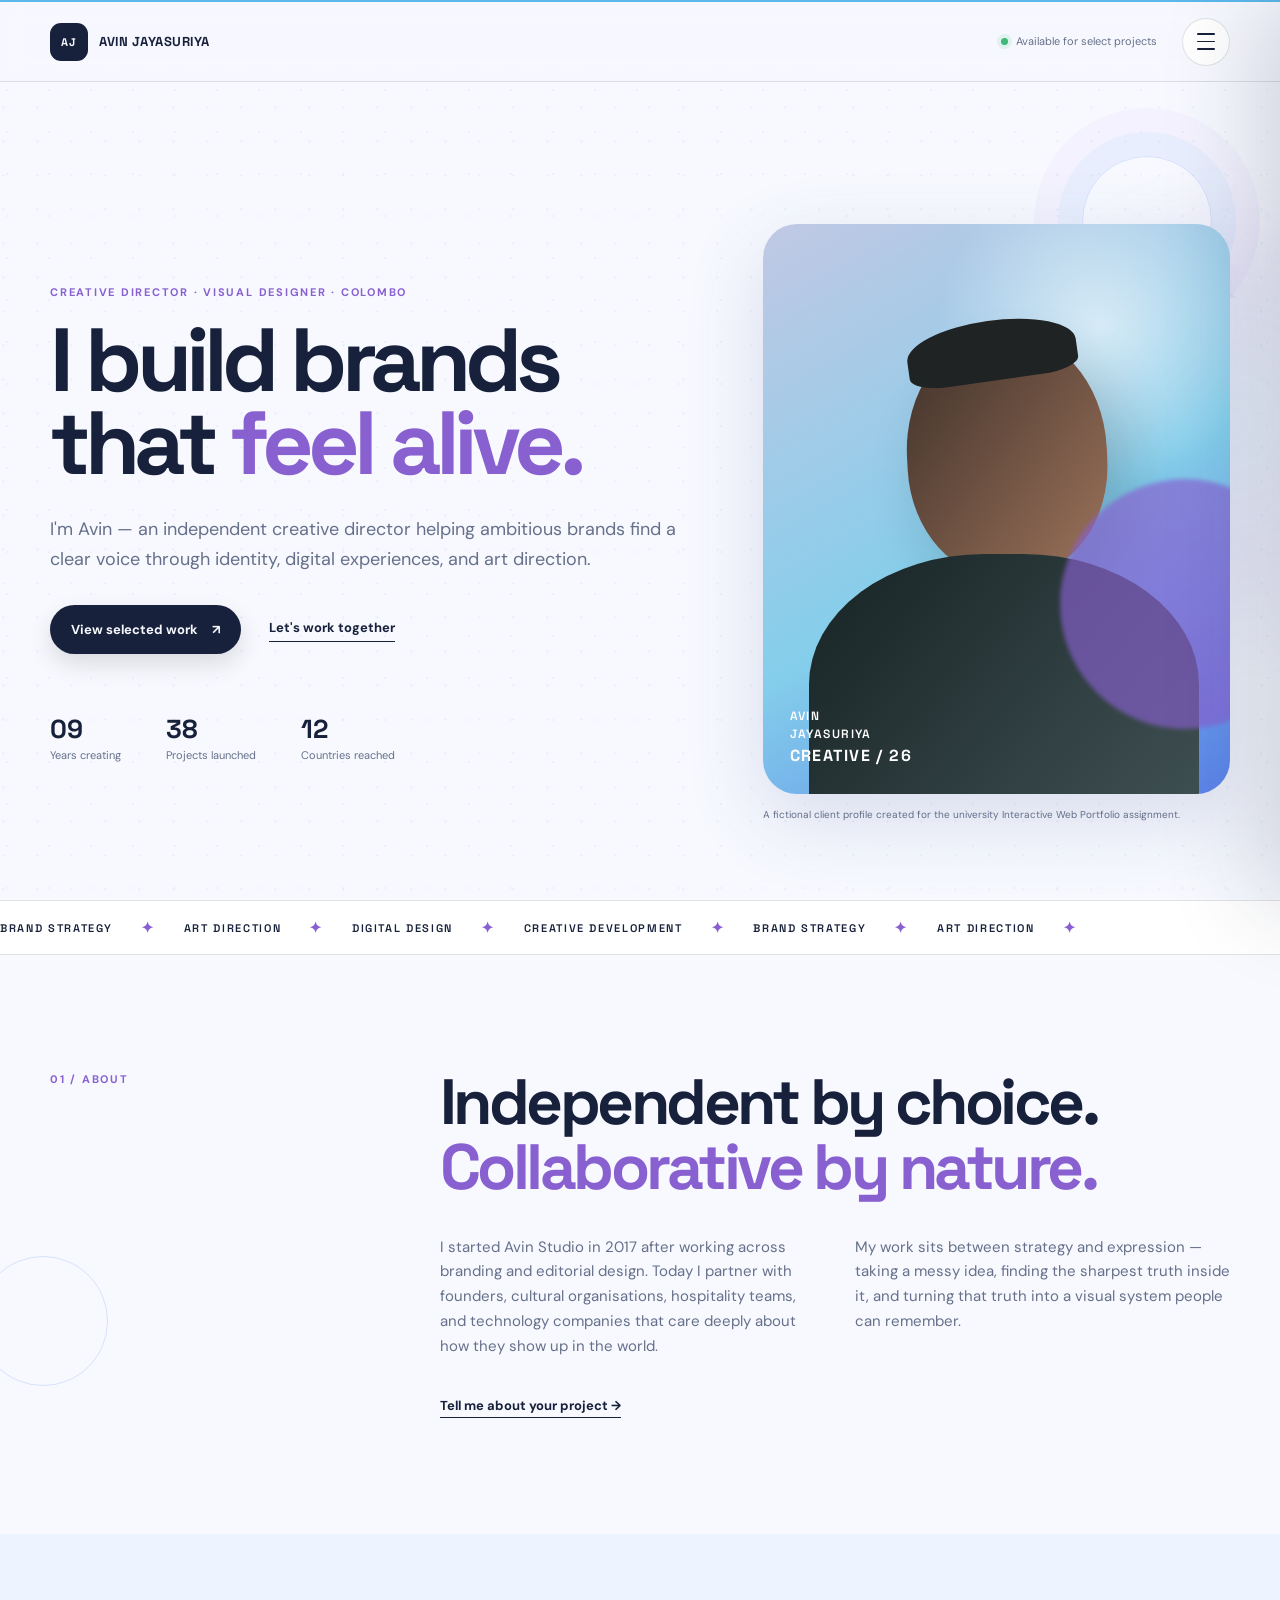
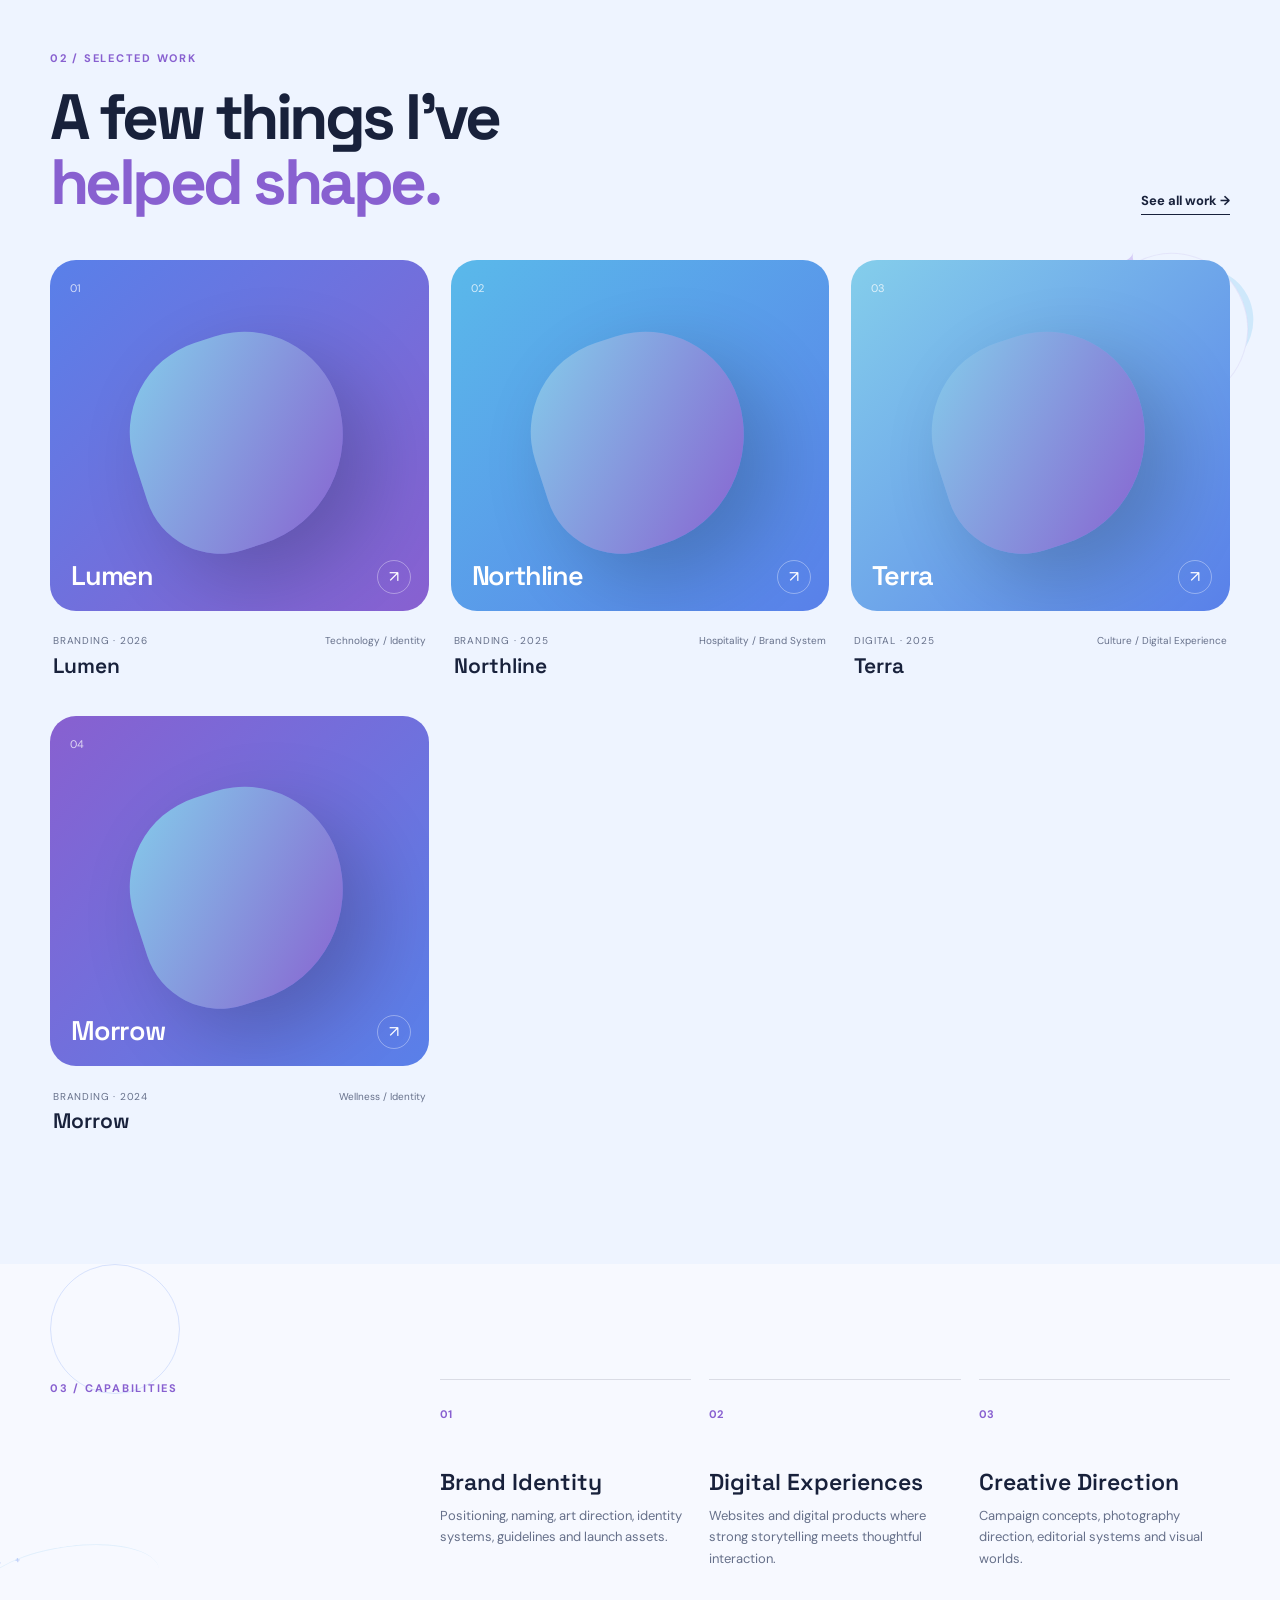
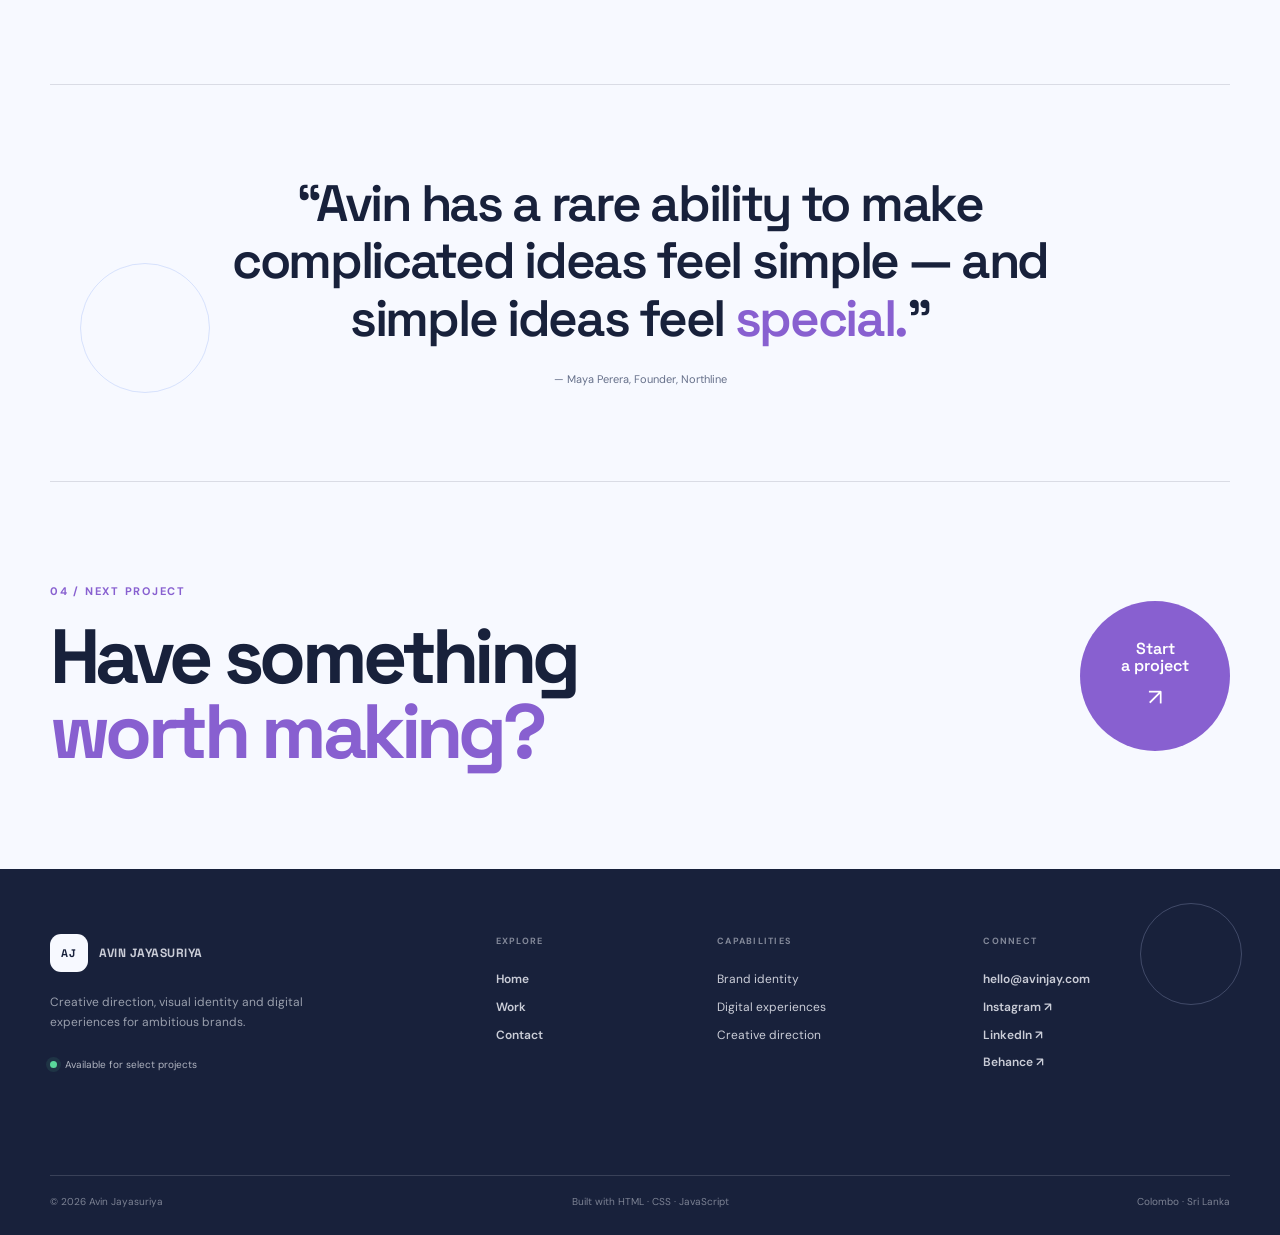
==== commit 30e505d3: "Add files via upload" ====
--- a/index.html
+++ b/index.html
@@ -1,27 +1,211 @@
 <!DOCTYPE html>
 <html lang="en">
+
 <head>
-<meta charset="UTF-8"><meta name="viewport" content="width=device-width, initial-scale=1.0">
-<meta name="description" content="A portfolio website for fictional creative director and visual designer Avin Jayasuriya.">
-<title>Avin Jayasuriya — Creative Director</title>
-<link rel="preconnect" href="https://fonts.googleapis.com"><link rel="preconnect" href="https://fonts.gstatic.com" crossorigin>
-<link href="https://fonts.googleapis.com/css2?family=DM+Sans:wght@400;500;600;700&family=Space+Grotesk:wght@500;600;700&display=swap" rel="stylesheet">
-<link rel="stylesheet" href="style.css">
+  <meta charset="UTF-8">
+  <meta name="viewport" content="width=device-width, initial-scale=1.0">
+  <meta name="description" content="A portfolio website for fictional creative director and visual designer Avin Jayasuriya.">
+  <title>Avin Jayasuriya — Creative Director</title>
+  <link rel="preconnect" href="https://fonts.googleapis.com">
+  <link rel="preconnect" href="https://fonts.gstatic.com" crossorigin>
+  <link href="https://fonts.googleapis.com/css2?family=DM+Sans:wght@400;500;600;700&family=Space+Grotesk:wght@500;600;700&display=swap" rel="stylesheet">
+  <link rel="stylesheet" href="style.css">
 </head>
+
 <body>
-<div class="cursor-glow" id="cursor-glow" aria-hidden="true"></div><div class="cursor-ring" id="cursor-ring" aria-hidden="true"></div>
-<a class="skip-link" href="#main-content">Skip to content</a>
-<header class="site-header"><div class="header-inner container"><a class="brand" href="index.html"><span class="brand-mark">AJ</span><span>AVIN JAYASURIYA</span></a><div class="header-right"><span class="available"><i></i> Available for select projects</span><button class="menu-button" id="menu-button" aria-expanded="false" aria-controls="site-menu" aria-label="Open menu"><span></span><span></span><span></span></button></div></div></header>
-<div class="menu-overlay" id="menu-overlay"></div>
-<aside class="site-menu" id="site-menu" aria-hidden="true"><div class="menu-top"><span>MENU</span><button id="menu-close" aria-label="Close menu">×</button></div><nav aria-label="Main navigation"><a class="menu-link active" href="index.html"><span>01</span>Home</a><a class="menu-link" href="portfolio.html"><span>02</span>Work</a><a class="menu-link" href="contact.html"><span>03</span>Contact</a></nav><div class="menu-bottom"><button class="theme-toggle" type="button"><span class="theme-icon">☾</span> <span class="theme-label">Dark mode</span></button><div><small>GET IN TOUCH</small><a href="mailto:hello@avinjay.com">hello@avinjay.com</a></div></div></aside>
-<main id="main-content">
-<section class="hero container"><div class="hero-copy reveal"><p class="eyebrow">Creative Director · Visual Designer · Colombo</p><h1>I build brands that <em>feel alive.</em></h1><p class="lead">I'm Avin — an independent creative director helping ambitious brands find a clear voice through identity, digital experiences, and art direction.</p><div class="hero-actions"><a class="btn btn-dark" href="portfolio.html">View selected work <span>↗</span></a><a class="under-link" href="contact.html">Let's work together</a></div><div class="hero-meta"><div><strong>09</strong><span>Years creating</span></div><div><strong>38</strong><span>Projects launched</span></div><div><strong>12</strong><span>Countries reached</span></div></div></div><div class="portrait-card reveal"><div class="portrait-art"><div class="portrait-head"></div><div class="portrait-body"></div><div class="portrait-shadow"></div><span class="portrait-caption">AVIN<br>JAYASURIYA<br><b>CREATIVE / 26</b></span></div><div class="portrait-note">A fictional client profile created for the university Interactive Web Portfolio assignment.</div></div></section>
-<section class="ticker"><div class="ticker-track"><span>BRAND STRATEGY</span><b>✦</b><span>ART DIRECTION</span><b>✦</b><span>DIGITAL DESIGN</span><b>✦</b><span>CREATIVE DEVELOPMENT</span><b>✦</b><span>BRAND STRATEGY</span><b>✦</b><span>ART DIRECTION</span><b>✦</b></div></section>
-<section class="section container intro"><div class="section-label">01 / ABOUT</div><div class="intro-content"><h2>Independent by choice.<br><em>Collaborative by nature.</em></h2><div class="bio-grid"><p>I started Avin Studio in 2017 after working across branding and editorial design. Today I partner with founders, cultural organisations, hospitality teams, and technology companies that care deeply about how they show up in the world.</p><p>My work sits between strategy and expression — taking a messy idea, finding the sharpest truth inside it, and turning that truth into a visual system people can remember.</p></div><a class="under-link" href="contact.html">Tell me about your project →</a></div></section>
-<section class="section work-section"><div class="container"><div class="section-head"><div><div class="section-label">02 / SELECTED WORK</div><h2>A few things I've<br><em>helped shape.</em></h2></div><a class="under-link" href="portfolio.html">See all work →</a></div><div class="home-projects" id="home-projects"></div></div></section>
-<section class="section container capabilities"><div class="section-label">03 / CAPABILITIES</div><div class="cap-grid"><article><span>01</span><h3>Brand Identity</h3><p>Positioning, naming, art direction, identity systems, guidelines and launch assets.</p></article><article><span>02</span><h3>Digital Experiences</h3><p>Websites and digital products where strong storytelling meets thoughtful interaction.</p></article><article><span>03</span><h3>Creative Direction</h3><p>Campaign concepts, photography direction, editorial systems and visual worlds.</p></article></div></section>
-<section class="section quote container"><p>“Avin has a rare ability to make complicated ideas feel simple — and simple ideas feel <em>special.</em>”</p><span>— Maya Perera, Founder, Northline</span></section>
-<section class="cta container"><div><div class="section-label">04 / NEXT PROJECT</div><h2>Have something<br><em>worth making?</em></h2></div><a class="round-link" href="contact.html">Start<br>a project <span>↗</span></a></section>
-</main>
-<footer class="site-footer"><div class="container footer-main"><div class="footer-brand"><a class="brand" href="index.html"><span class="brand-mark">AJ</span><span>AVIN JAYASURIYA</span></a><p>Creative direction, visual identity and digital experiences for ambitious brands.</p><span class="footer-status"><i></i> Available for select projects</span></div><div><small>EXPLORE</small><a href="index.html">Home</a><a href="portfolio.html">Work</a><a href="contact.html">Contact</a></div><div><small>CAPABILITIES</small><span>Brand identity</span><span>Digital experiences</span><span>Creative direction</span></div><div><small>CONNECT</small><a href="mailto:hello@avinjay.com">hello@avinjay.com</a><a href="#">Instagram ↗</a><a href="#">LinkedIn ↗</a><a href="#">Behance ↗</a></div></div><div class="container footer-bottom"><span>© 2026 Avin Jayasuriya</span><span>Built with HTML · CSS · JavaScript</span><span>Colombo · Sri Lanka</span></div></footer>
-<div class="modal" id="project-modal" aria-hidden="true"><div class="modal-overlay" data-close></div><div class="modal-box" role="dialog" aria-modal="true" aria-labelledby="modal-title"><button class="modal-close" data-close aria-label="Close project details">×</button><div id="modal-art" class="modal-art"></div><div class="modal-copy"><p class="section-label" id="modal-meta"></p><h2 id="modal-title"></h2><p id="modal-description"></p><div class="tags" id="modal-tags"></div></div></div></div></div><script src="app.js" defer></script></body></html>
+
+  <div class="cursor-glow" id="cursor-glow" aria-hidden="true"></div>
+  <div class="cursor-ring" id="cursor-ring" aria-hidden="true"></div>
+  <a class="skip-link" href="#main-content">Skip to content</a>
+
+  <header class="site-header">
+    <div class="header-inner container">
+      <a class="brand" href="index.html">
+        <span class="brand-mark">AJ</span>
+        <span>AVIN JAYASURIYA</span>
+      </a>
+      <div class="header-right">
+        <span class="available"><i></i> Available for select projects</span>
+        <button class="menu-button" id="menu-button" aria-expanded="false" aria-controls="site-menu" aria-label="Open menu"><span></span><span></span><span></span></button>
+      </div>
+    </div>
+  </header>
+
+  <div class="menu-overlay" id="menu-overlay"></div>
+  <aside class="site-menu" id="site-menu" aria-hidden="true">
+    <div class="menu-top">
+      <span>MENU</span>
+      <button id="menu-close" aria-label="Close menu">×</button>
+    </div>
+    <nav aria-label="Main navigation">
+      <a class="menu-link active" href="index.html"><span>01</span>Home</a>
+      <a class="menu-link" href="portfolio.html"><span>02</span>Work</a>
+      <a class="menu-link" href="contact.html"><span>03</span>Contact</a>
+    </nav>
+    <div class="menu-bottom">
+      <button class="theme-toggle" type="button"><span class="theme-icon">☾</span> <span class="theme-label">Dark mode</span></button>
+      <div>
+        <small>GET IN TOUCH</small>
+        <a href="mailto:hello@avinjay.com">hello@avinjay.com</a>
+      </div>
+    </div>
+  </aside>
+
+  <main id="main-content">
+
+    <!-- ===== Hero ===== -->
+    <section class="hero container">
+      <div class="hero-copy reveal">
+        <p class="eyebrow">Creative Director · Visual Designer · Colombo</p>
+        <h1>I build brands that <em>feel alive.</em></h1>
+        <p class="lead">I'm Avin — an independent creative director helping ambitious brands find a clear voice through identity, digital experiences, and art direction.</p>
+        <div class="hero-actions">
+          <a class="btn btn-dark" href="portfolio.html">View selected work <span>↗</span></a>
+          <a class="under-link" href="contact.html">Let's work together</a>
+        </div>
+        <div class="hero-meta">
+          <div><strong>09</strong><span>Years creating</span></div>
+          <div><strong>38</strong><span>Projects launched</span></div>
+          <div><strong>12</strong><span>Countries reached</span></div>
+        </div>
+      </div>
+      <div class="portrait-card reveal">
+        <div class="portrait-art">
+          <div class="portrait-head"></div>
+          <div class="portrait-body"></div>
+          <div class="portrait-shadow"></div>
+          <span class="portrait-caption">AVIN<br>JAYASURIYA<br><b>CREATIVE / 26</b></span>
+        </div>
+        <div class="portrait-note">A fictional client profile created for the university Interactive Web Portfolio assignment.</div>
+      </div>
+    </section>
+
+    <!-- ===== Ticker ===== -->
+    <section class="ticker">
+      <div class="ticker-track">
+        <span>BRAND STRATEGY</span>
+        <b>✦</b>
+        <span>ART DIRECTION</span>
+        <b>✦</b>
+        <span>DIGITAL DESIGN</span>
+        <b>✦</b>
+        <span>CREATIVE DEVELOPMENT</span>
+        <b>✦</b>
+        <span>BRAND STRATEGY</span>
+        <b>✦</b>
+        <span>ART DIRECTION</span>
+        <b>✦</b>
+      </div>
+    </section>
+
+    <!-- ===== About ===== -->
+    <section class="section container intro">
+      <div class="section-label">01 / ABOUT</div>
+      <div class="intro-content">
+        <h2>Independent by choice.<br><em>Collaborative by nature.</em></h2>
+        <div class="bio-grid">
+          <p>I started Avin Studio in 2017 after working across branding and editorial design. Today I partner with founders, cultural organisations, hospitality teams, and technology companies that care deeply about how they show up in the world.</p>
+          <p>My work sits between strategy and expression — taking a messy idea, finding the sharpest truth inside it, and turning that truth into a visual system people can remember.</p>
+        </div>
+        <a class="under-link" href="contact.html">Tell me about your project →</a>
+      </div>
+    </section>
+
+    <!-- ===== Selected work (cards are filled by app.js from data/projects.json) ===== -->
+    <section class="section work-section">
+      <div class="container">
+        <div class="section-head">
+          <div>
+            <div class="section-label">02 / SELECTED WORK</div>
+            <h2>A few things I've<br><em>helped shape.</em></h2>
+          </div>
+          <a class="under-link" href="portfolio.html">See all work →</a>
+        </div>
+        <div class="home-projects" id="home-projects"></div>
+      </div>
+    </section>
+
+    <!-- ===== Capabilities ===== -->
+    <section class="section container capabilities">
+      <div class="section-label">03 / CAPABILITIES</div>
+      <div class="cap-grid">
+        <article>
+          <span>01</span>
+          <h3>Brand Identity</h3>
+          <p>Positioning, naming, art direction, identity systems, guidelines and launch assets.</p>
+        </article>
+        <article>
+          <span>02</span>
+          <h3>Digital Experiences</h3>
+          <p>Websites and digital products where strong storytelling meets thoughtful interaction.</p>
+        </article>
+        <article>
+          <span>03</span>
+          <h3>Creative Direction</h3>
+          <p>Campaign concepts, photography direction, editorial systems and visual worlds.</p>
+        </article>
+      </div>
+    </section>
+
+    <!-- ===== Testimonial ===== -->
+    <section class="section quote container">
+      <p>“Avin has a rare ability to make complicated ideas feel simple — and simple ideas feel <em>special.</em>”</p>
+      <span>— Maya Perera, Founder, Northline</span>
+    </section>
+
+    <!-- ===== Call to action ===== -->
+    <section class="cta container">
+      <div>
+        <div class="section-label">04 / NEXT PROJECT</div>
+        <h2>Have something<br><em>worth making?</em></h2>
+      </div>
+      <a class="round-link" href="contact.html">Start<br>a project <span>↗</span></a>
+    </section>
+
+  </main>
+
+  <footer class="site-footer">
+    <div class="container footer-main">
+      <div class="footer-brand">
+        <a class="brand" href="index.html">
+          <span class="brand-mark">AJ</span>
+          <span>AVIN JAYASURIYA</span>
+        </a>
+        <p>Creative direction, visual identity and digital experiences for ambitious brands.</p>
+        <span class="footer-status"><i></i> Available for select projects</span>
+      </div>
+      <div>
+        <small>EXPLORE</small><a href="index.html">Home</a><a href="portfolio.html">Work</a><a href="contact.html">Contact</a>
+      </div>
+      <div>
+        <small>CAPABILITIES</small><span>Brand identity</span><span>Digital experiences</span><span>Creative direction</span>
+      </div>
+      <div>
+        <small>CONNECT</small><a href="mailto:hello@avinjay.com">hello@avinjay.com</a><a href="#">Instagram ↗</a><a href="#">LinkedIn ↗</a><a href="#">Behance ↗</a>
+      </div>
+    </div>
+    <div class="container footer-bottom">
+      <span>© 2026 Avin Jayasuriya</span>
+      <span>Built with HTML · CSS · JavaScript</span>
+      <span>Colombo · Sri Lanka</span>
+    </div>
+  </footer>
+
+  <div class="modal" id="project-modal" aria-hidden="true">
+    <div class="modal-overlay" data-close></div>
+    <div class="modal-box" role="dialog" aria-modal="true" aria-labelledby="modal-title">
+      <button class="modal-close" data-close aria-label="Close project details">×</button>
+      <div id="modal-art" class="modal-art"></div>
+      <div class="modal-copy">
+        <p class="section-label" id="modal-meta"></p>
+        <h2 id="modal-title"></h2>
+        <p id="modal-description"></p>
+        <div class="tags" id="modal-tags"></div>
+      </div>
+    </div>
+  </div>
+</div>
+  <script src="app.js" defer></script>
+</body>
+
+</html>
--- a/style.css
+++ b/style.css
@@ -1,204 +1,2321 @@
-:root{--bg:#f7f9ff;--surface:#ffffff;--surface-2:#eef4ff;--ink:#18213b;--muted:#66708a;--line:rgba(24,33,59,.13);--accent:#8860D0;--accent2:#5AB9EA;--blueberry:#5980E9;--sky:#84CEEB;--periwinkle:#C1C8E4;--shadow:0 25px 80px rgba(57,72,130,.16);--max:1180px;color-scheme:light} :root[data-theme=dark]{--bg:#0d1226;--surface:#151b35;--surface-2:#11182f;--ink:#f3f6ff;--muted:#aeb7d0;--line:rgba(243,246,255,.13);--accent:#a77ee8;--accent2:#5AB9EA;--blueberry:#7197f2;--sky:#84CEEB;--periwinkle:#9fa9d1;--shadow:0 25px 80px rgba(0,0,0,.4);color-scheme:dark}
-*{box-sizing:border-box}html{scroll-behavior:smooth}body{margin:0;background:var(--bg);color:var(--ink);font-family:'DM Sans',sans-serif;line-height:1.65;transition:background .3s,color .3s}body.menu-open,body.modal-open{overflow:hidden}.cursor-glow,.cursor-ring{position:fixed;left:0;top:0;pointer-events:none;z-index:9999;opacity:0;transform:translate3d(-100px,-100px,0);transition:opacity .25s ease}.cursor-glow{width:170px;height:170px;margin:-85px 0 0 -85px;border-radius:50%;background:radial-gradient(circle,rgba(132,206,235,.28) 0%,rgba(136,96,208,.16) 38%,transparent 72%);filter:blur(18px)}.cursor-ring{z-index:9999;width:38px;height:38px;margin:-19px 0 0 -19px;border:1px solid rgba(89,128,233,.7);border-radius:50%;background:transparent;transition:width .25s ease,height .25s ease,margin .25s ease,border-color .25s ease,background .25s ease,opacity .25s ease}.cursor-ring.is-hover{width:64px;height:64px;margin:-32px 0 0 -32px;border-color:var(--accent);background:rgba(136,96,208,.06)}.cursor-ring.is-down{width:28px;height:28px;margin:-14px 0 0 -14px;background:rgba(90,185,234,.12)}body.cursor-ready .cursor-glow{opacity:.34}body.cursor-ready .cursor-ring{opacity:.72}@media(max-width:900px),(pointer:coarse){.cursor-glow,.cursor-ring{display:none}}a{color:inherit;text-decoration:none}button,input,select,textarea{font:inherit}button{color:inherit}.container{width:min(calc(100% - 48px),var(--max));margin-inline:auto}.skip-link{position:fixed;z-index:9999;left:15px;top:15px;padding:8px 14px;background:var(--ink);color:var(--bg);border-radius:8px;transform:translateY(-150%)}.skip-link:focus{transform:none}.site-header{height:82px;position:sticky;top:0;z-index:1000;background:color-mix(in srgb,var(--bg) 86%,transparent);backdrop-filter:blur(15px);border-top:2px solid var(--accent2);border-bottom:1px solid var(--line)}.header-inner{height:100%;display:flex;align-items:center;justify-content:space-between}.brand{display:flex;align-items:center;gap:11px;font:700 13px 'Space Grotesk';letter-spacing:.04em}.brand-mark{width:38px;height:38px;display:grid;place-items:center;border-radius:11px;background:var(--ink);color:var(--bg);font-size:11px}.header-right{display:flex;align-items:center;gap:25px}.available{font-size:11px;color:var(--muted);display:flex;align-items:center;gap:8px}.available i{width:7px;height:7px;border-radius:50%;background:#3db878;box-shadow:0 0 0 4px rgba(61,184,120,.12)}.menu-button{width:48px;height:48px;border:1px solid var(--line);background:var(--surface);border-radius:50%;display:grid;place-content:center;gap:6px;cursor:pointer;transition:.25s}.menu-button:hover{transform:rotate(5deg);border-color:var(--accent)}.menu-button span{display:block;width:18px;height:1.5px;background:var(--ink);border-radius:99px;transition:transform .25s ease,opacity .25s ease}.menu-button:hover span:nth-child(1){transform:translateX(-2px)}.menu-button:hover span:nth-child(3){transform:translateX(2px)}.menu-overlay{position:fixed;inset:0;background:rgba(8,12,14,.52);backdrop-filter:blur(18px);opacity:0;pointer-events:none;z-index:5000;transition:opacity .35s}.menu-overlay.open{opacity:1;pointer-events:auto}.site-menu{position:fixed;z-index:200;top:0;right:0;width:min(470px,100%);height:100vh;background:var(--surface);padding:30px 38px;transform:translateX(102%);transition:transform .45s cubic-bezier(.76,0,.24,1);box-shadow:-20px 0 70px rgba(0,0,0,.16);display:flex;flex-direction:column}.site-menu.open{transform:none}.menu-top{display:flex;align-items:center;justify-content:space-between;font:700 11px 'Space Grotesk';letter-spacing:.15em;color:var(--muted);padding-bottom:28px;border-bottom:1px solid var(--line)}.menu-top button{border:0;background:none;font-size:34px;line-height:1;cursor:pointer}.site-menu nav{display:flex;flex-direction:column;padding:50px 0}.menu-link{display:flex;align-items:baseline;gap:22px;font:600 clamp(42px,6vw,66px)/1.15 'Space Grotesk';letter-spacing:-.055em;padding:8px 0;color:var(--muted);transition:.25s}.menu-link span{font:600 11px 'DM Sans';letter-spacing:.08em}.menu-link:hover,.menu-link.active{color:var(--ink);transform:translateX(8px)}.menu-link.active:after{content:'↗';font:400 24px 'DM Sans';color:var(--accent);margin-left:auto}.menu-bottom{margin-top:auto;padding-top:25px;border-top:1px solid var(--line);display:flex;justify-content:space-between;gap:25px;align-items:end}.theme-toggle{border:1px solid var(--line);background:transparent;border-radius:999px;padding:10px 14px;cursor:pointer;font-size:12px}.menu-bottom div{display:flex;flex-direction:column;gap:3px}.menu-bottom small,.site-footer small,.contact-block small{font-size:10px;color:var(--accent);font-weight:700;letter-spacing:.13em}.menu-bottom a{font-weight:700;font-size:13px}
-.section{padding:115px 0}.hero{min-height:calc(100vh - 82px);display:grid;grid-template-columns:1.15fr .85fr;gap:80px;align-items:center;padding-top:65px}.eyebrow,.section-label{font-size:11px;font-weight:700;letter-spacing:.16em;text-transform:uppercase;color:var(--accent);margin:0 0 18px}.hero h1,.page-hero h1{font:700 clamp(55px,7vw,95px)/.93 'Space Grotesk';letter-spacing:-.065em;margin:0;max-width:820px}.hero h1 em,.page-hero h1 em,h2 em{font-style:normal;color:var(--accent)}.lead{font-size:18px;color:var(--muted);max-width:650px;margin:30px 0}.hero-actions{display:flex;align-items:center;gap:28px;flex-wrap:wrap}.btn{display:inline-flex;align-items:center;gap:14px;border:0;border-radius:999px;padding:14px 21px;font-size:13px;font-weight:700;cursor:pointer;transition:.25s}.btn-dark{background:var(--ink);color:var(--bg);box-shadow:0 10px 25px rgba(0,0,0,.12)}.btn-dark:hover{transform:translateY(-3px);box-shadow:0 15px 32px rgba(0,0,0,.18)}.under-link{font-size:13px;font-weight:700;border-bottom:1px solid var(--ink);padding-bottom:3px}.hero-meta{display:flex;gap:45px;margin-top:58px}.hero-meta div{display:flex;flex-direction:column}.hero-meta strong{font:700 26px 'Space Grotesk'}.hero-meta span{font-size:11px;color:var(--muted)}.portrait-card{align-self:stretch;display:flex;flex-direction:column;justify-content:center}.portrait-art{height:570px;position:relative;overflow:hidden;border-radius:34px;background:linear-gradient(150deg,#C1C8E4,#84CEEB 55%,#5980E9);box-shadow:var(--shadow)}.portrait-art:before{content:'';position:absolute;inset:0;background:radial-gradient(circle at 72% 18%,rgba(255,255,255,.6),transparent 28%),linear-gradient(90deg,transparent 45%,rgba(20,24,24,.12));mix-blend-mode:screen}.portrait-head{position:absolute;width:200px;height:245px;border-radius:49% 49% 46% 46%;background:linear-gradient(130deg,#3e3029,#9d735b);left:31%;top:19%;transform:rotate(-3deg);box-shadow:20px 30px 60px rgba(20,20,20,.2)}.portrait-head:before{content:'';position:absolute;width:170px;height:60px;top:-12px;left:5px;border-radius:70% 70% 30% 30%;background:#202324;transform:rotate(-5deg)}.portrait-body{position:absolute;width:390px;height:290px;left:10%;bottom:-50px;border-radius:45% 45% 0 0;background:linear-gradient(130deg,#172325,#425355)}.portrait-shadow{position:absolute;width:250px;height:250px;border-radius:50%;background:#8860D0;right:-80px;bottom:65px;opacity:.65;filter:blur(2px)}.portrait-caption{position:absolute;bottom:25px;left:27px;color:#fff;font:600 12px/1.55 'Space Grotesk';letter-spacing:.12em}.portrait-caption b{font-size:16px}.portrait-note{font-size:10px;color:var(--muted);margin-top:13px}.ticker{overflow:hidden;border-block:1px solid var(--line);background:var(--surface);padding:17px 0}.ticker-track{width:max-content;display:flex;gap:28px;align-items:center;font:600 11px 'Space Grotesk';letter-spacing:.15em;animation:scroll 28s linear infinite}.ticker-track b{color:var(--accent);font-size:15px}@keyframes scroll{to{transform:translateX(-50%)}}.intro{display:grid;grid-template-columns:.55fr 1.45fr;gap:90px}.intro-content h2,.section-head h2,.services-strip h2{font:700 clamp(40px,5vw,65px)/1.02 'Space Grotesk';letter-spacing:-.055em;margin:0}.bio-grid{display:grid;grid-template-columns:1fr 1fr;gap:40px;margin:34px 0;color:var(--muted);font-size:15px}.bio-grid p{margin:0}.work-section{background:var(--surface-2)}.section-head{display:flex;justify-content:space-between;align-items:end;margin-bottom:45px}.home-projects,.portfolio-grid{display:grid;grid-template-columns:repeat(3,1fr);gap:22px}.work-art{width:100%;aspect-ratio:1.08;border:0;border-radius:26px;position:relative;overflow:hidden;cursor:pointer;isolation:isolate;transition:transform .35s,box-shadow .35s}.work-art:hover{transform:translateY(-7px) rotate(-.4deg);box-shadow:var(--shadow)}.work-number{position:absolute;z-index:4;top:19px;left:20px;color:rgba(255,255,255,.75);font-size:11px}.shape{position:absolute;width:56%;aspect-ratio:1;border-radius:49% 51% 60% 40%;left:22%;top:21%;background:linear-gradient(135deg,#84CEEB,#8860D0);transform:rotate(-18deg);transition:.5s;box-shadow:20px 35px 80px rgba(0,0,0,.2)}.work-art:hover .shape,.modal-art:hover .shape{transform:rotate(4deg) scale(1.07)}.art-title{position:absolute;z-index:4;left:21px;bottom:18px;color:white;font:600 27px 'Space Grotesk';letter-spacing:-.045em}.arrow{position:absolute;right:18px;bottom:17px;z-index:4;width:34px;height:34px;border:1px solid rgba(255,255,255,.35);border-radius:50%;display:grid;place-items:center;color:#fff}.tone-terracotta{background:linear-gradient(135deg,#5980E9,#8860D0)}.tone-cobalt{background:linear-gradient(135deg,#5AB9EA,#5980E9)}.tone-olive{background:linear-gradient(135deg,#84CEEB,#5980E9)}.tone-violet{background:linear-gradient(135deg,#8860D0,#5980E9)}.tone-peach{background:linear-gradient(135deg,#C1C8E4,#5AB9EA)}.tone-ink{background:linear-gradient(135deg,#5980E9,#84CEEB)}.work-info{
-    display:grid;
-    grid-template-columns:1fr 1fr;
-    align-items:start;
-    gap:15px;
-    padding:15px 3px;
-}
-
-.work-info > div:first-child{
-    min-width:0;
-}
-
-.work-info > span{
-    text-align:right;
-    align-self:start;
-    font-size:10px;
-    color:var(--muted);
-}
-
-.work-info small{
-    display:block;
-    color:var(--muted);
-    font-size:10px;
-    text-transform:uppercase;
-    letter-spacing:.08em;
-}
-
-.work-info h3{
-    font:600 21px 'Space Grotesk';
-    margin:2px 0 0;
-}
-.capabilities{display:grid;grid-template-columns:.55fr 1.45fr;gap:90px}.cap-grid{display:grid;grid-template-columns:repeat(3,1fr);gap:18px}.cap-grid article{border-top:1px solid var(--line);padding-top:20px}.cap-grid article span{color:var(--accent);font-size:11px;font-weight:700}.cap-grid h3{font:600 23px 'Space Grotesk';margin:40px 0 8px}.cap-grid p{color:var(--muted);font-size:13px;margin:0}.quote{border-top:1px solid var(--line);border-bottom:1px solid var(--line);text-align:center;padding-block:90px}.quote p{max-width:850px;margin:0 auto 18px;font:600 clamp(32px,4vw,52px)/1.12 'Space Grotesk';letter-spacing:-.045em}.quote p em{font-style:normal;color:var(--accent)}.quote span{font-size:11px;color:var(--muted)}.cta{display:flex;align-items:center;justify-content:space-between;padding-block:100px}.cta h2{font:700 clamp(45px,6vw,78px)/.98 'Space Grotesk';letter-spacing:-.06em;margin:0}.round-link{width:150px;height:150px;border-radius:50%;background:var(--accent);color:#fff;display:grid;place-content:center;text-align:center;font:600 16px/1.1 'Space Grotesk';transition:.3s}.round-link:hover{transform:rotate(8deg) scale(1.04)}.round-link span{font:400 23px 'DM Sans';margin-top:7px}.site-footer{background:var(--ink);color:var(--bg);padding:65px 0 22px}.site-footer .brand-mark{background:var(--bg);color:var(--ink)}.footer-main{display:grid;grid-template-columns:2fr 1fr 1fr;gap:50px;padding-bottom:60px}.footer-main>div{display:flex;flex-direction:column;gap:7px}.footer-main p{color:color-mix(in srgb,var(--bg) 60%,transparent);font-size:12px;max-width:280px}.footer-main a:not(.brand){font-size:13px;font-weight:600}.footer-bottom{border-top:1px solid color-mix(in srgb,var(--bg) 15%,transparent);padding-top:18px;display:flex;justify-content:space-between;color:color-mix(in srgb,var(--bg) 45%,transparent);font-size:10px}.page-hero{padding:135px 0 65px;max-width:900px;margin-left:max(24px,calc((100% - var(--max))/2))}.page-hero h1{font-size:clamp(60px,8vw,105px)}.page-hero>p:last-child{max-width:650px;color:var(--muted);font-size:17px;margin-top:30px}.work-list{padding-top:45px}.filter-bar{display:flex;gap:8px;margin-bottom:35px;flex-wrap:wrap}.filter{border:1px solid var(--line);background:transparent;padding:9px 16px;border-radius:999px;font-size:12px;font-weight:700;cursor:pointer}.filter.active,.filter:hover{background:var(--ink);color:var(--bg);border-color:var(--ink)}.services-strip{border-top:1px solid var(--line);display:grid;grid-template-columns:1fr 1fr;gap:90px}.services-strip>p{color:var(--muted);font-size:16px;max-width:500px}.contact-layout{display:grid;grid-template-columns:.6fr 1.4fr;gap:100px;align-items:start}.contact-side{display:grid;gap:42px}.contact-block{display:flex;flex-direction:column;gap:7px}.contact-block>a{font:600 20px 'Space Grotesk'}.contact-block p{margin:0;color:var(--muted);font-size:13px}.contact-form{background:var(--surface);border:1px solid var(--line);border-radius:28px;padding:35px;box-shadow:var(--shadow)}.field-grid{display:grid;grid-template-columns:1fr 1fr;gap:18px}.field{margin-bottom:20px}.field label{display:block;font-size:11px;font-weight:700;margin-bottom:8px}.field b,.consent b{color:var(--accent)}input,select,textarea{width:100%;border:1px solid var(--line);background:var(--bg);color:var(--ink);border-radius:12px;padding:13px;outline:none}input:focus,select:focus,textarea:focus{border-color:var(--accent2);box-shadow:0 0 0 4px color-mix(in srgb,var(--accent2) 12%,transparent)}input[aria-invalid=true],textarea[aria-invalid=true]{border-color:var(--accent)}textarea{resize:vertical}.error{display:block;color:var(--accent);font-size:10px;min-height:16px;margin-top:4px}.consent{display:flex;gap:10px;font-size:11px;color:var(--muted);margin:3px 0}.consent input{width:16px;accent-color:var(--accent)}.form-note{font-size:10px;color:var(--muted);margin-bottom:0}main,.site-footer{position:relative;z-index:10}.site-header{z-index:1000}.menu-overlay{z-index:5000}.site-menu{z-index:5001}.modal{z-index:10000}
+:root {
+  --bg: #f7f9ff;
+  --surface: #ffffff;
+  --surface-2: #eef4ff;
+  --ink: #18213b;
+  --muted: #66708a;
+  --line: rgba(24,33,59,.13);
+  --accent: #8860D0;
+  --accent2: #5AB9EA;
+  --blueberry: #5980E9;
+  --sky: #84CEEB;
+  --periwinkle: #C1C8E4;
+  --shadow: 0 25px 80px rgba(57,72,130,.16);
+  --max: 1180px;
+  color-scheme: light;
+}
+
+:root[data-theme=dark] {
+  --bg: #0d1226;
+  --surface: #151b35;
+  --surface-2: #11182f;
+  --ink: #f3f6ff;
+  --muted: #aeb7d0;
+  --line: rgba(243,246,255,.13);
+  --accent: #a77ee8;
+  --accent2: #5AB9EA;
+  --blueberry: #7197f2;
+  --sky: #84CEEB;
+  --periwinkle: #9fa9d1;
+  --shadow: 0 25px 80px rgba(0,0,0,.4);
+  color-scheme: dark;
+}
+
+* {
+  box-sizing: border-box;
+}
+
+html {
+  scroll-behavior: smooth;
+}
+
+body {
+  margin: 0;
+  background: var(--bg);
+  color: var(--ink);
+  font-family: 'DM Sans',sans-serif;
+  line-height: 1.65;
+  transition: background .3s,color .3s;
+}
+
+body.menu-open,
+body.modal-open {
+  overflow: hidden;
+}
+
+.cursor-glow,
+.cursor-ring {
+  position: fixed;
+  left: 0;
+  top: 0;
+  pointer-events: none;
+  z-index: 9999;
+  opacity: 0;
+  transform: translate3d(-100px,-100px,0);
+  transition: opacity .25s ease;
+}
+
+.cursor-glow {
+  width: 170px;
+  height: 170px;
+  margin: -85px 0 0 -85px;
+  border-radius: 50%;
+  background: radial-gradient(circle,rgba(132,206,235,.28) 0%,rgba(136,96,208,.16) 38%,transparent 72%);
+  filter: blur(18px);
+}
+
+.cursor-ring {
+  z-index: 9999;
+  width: 38px;
+  height: 38px;
+  margin: -19px 0 0 -19px;
+  border: 1px solid rgba(89,128,233,.7);
+  border-radius: 50%;
+  background: transparent;
+  transition:
+      width .25s ease,
+      height .25s ease,
+      margin .25s ease,
+      border-color .25s ease,
+      background .25s ease,
+      opacity .25s ease;
+}
+
+.cursor-ring.is-hover {
+  width: 64px;
+  height: 64px;
+  margin: -32px 0 0 -32px;
+  border-color: var(--accent);
+  background: rgba(136,96,208,.06);
+}
+
+.cursor-ring.is-down {
+  width: 28px;
+  height: 28px;
+  margin: -14px 0 0 -14px;
+  background: rgba(90,185,234,.12);
+}
+
+body.cursor-ready .cursor-glow {
+  opacity: .34;
+}
+
+body.cursor-ready .cursor-ring {
+  opacity: .72;
+}
+
+@media(max-width:900px),(pointer:coarse) {
+  .cursor-glow,
+  .cursor-ring {
+    display: none;
+  }
+}
+
+a {
+  color: inherit;
+  text-decoration: none;
+}
+
+button,
+input,
+select,
+textarea {
+  font: inherit;
+}
+
+button {
+  color: inherit;
+}
+
+.container {
+  width: min(calc(100% - 48px),var(--max));
+  margin-inline: auto;
+}
+
+.skip-link {
+  position: fixed;
+  z-index: 9999;
+  left: 15px;
+  top: 15px;
+  padding: 8px 14px;
+  background: var(--ink);
+  color: var(--bg);
+  border-radius: 8px;
+  transform: translateY(-150%);
+}
+
+.skip-link:focus {
+  transform: none;
+}
+
+.site-header {
+  height: 82px;
+  position: sticky;
+  top: 0;
+  z-index: 1000;
+  background: color-mix(in srgb,var(--bg) 86%,transparent);
+  backdrop-filter: blur(15px);
+  border-top: 2px solid var(--accent2);
+  border-bottom: 1px solid var(--line);
+}
+
+.header-inner {
+  height: 100%;
+  display: flex;
+  align-items: center;
+  justify-content: space-between;
+}
+
+.brand {
+  display: flex;
+  align-items: center;
+  gap: 11px;
+  font: 700 13px 'Space Grotesk';
+  letter-spacing: .04em;
+}
+
+.brand-mark {
+  width: 38px;
+  height: 38px;
+  display: grid;
+  place-items: center;
+  border-radius: 11px;
+  background: var(--ink);
+  color: var(--bg);
+  font-size: 11px;
+}
+
+.header-right {
+  display: flex;
+  align-items: center;
+  gap: 25px;
+}
+
+.available {
+  font-size: 11px;
+  color: var(--muted);
+  display: flex;
+  align-items: center;
+  gap: 8px;
+}
+
+.available i {
+  width: 7px;
+  height: 7px;
+  border-radius: 50%;
+  background: #3db878;
+  box-shadow: 0 0 0 4px rgba(61,184,120,.12);
+}
+
+.menu-button {
+  width: 48px;
+  height: 48px;
+  border: 1px solid var(--line);
+  background: var(--surface);
+  border-radius: 50%;
+  display: grid;
+  place-content: center;
+  gap: 6px;
+  cursor: pointer;
+  transition: .25s;
+}
+
+.menu-button:hover {
+  transform: rotate(5deg);
+  border-color: var(--accent);
+}
+
+.menu-button span {
+  display: block;
+  width: 18px;
+  height: 1.5px;
+  background: var(--ink);
+  border-radius: 99px;
+  transition: transform .25s ease,opacity .25s ease;
+}
+
+.menu-button:hover span:nth-child(1) {
+  transform: translateX(-2px);
+}
+
+.menu-button:hover span:nth-child(3) {
+  transform: translateX(2px);
+}
+
+.menu-overlay {
+  position: fixed;
+  inset: 0;
+  background: rgba(8,12,14,.52);
+  backdrop-filter: blur(18px);
+  opacity: 0;
+  pointer-events: none;
+  z-index: 5000;
+  transition: opacity .35s;
+}
+
+.menu-overlay.open {
+  opacity: 1;
+  pointer-events: auto;
+}
+
+.site-menu {
+  position: fixed;
+  z-index: 200;
+  top: 0;
+  right: 0;
+  width: min(470px,100%);
+  height: 100vh;
+  background: var(--surface);
+  padding: 30px 38px;
+  transform: translateX(102%);
+  transition: transform .45s cubic-bezier(.76,0,.24,1);
+  box-shadow: -20px 0 70px rgba(0,0,0,.16);
+  display: flex;
+  flex-direction: column;
+}
+
+.site-menu.open {
+  transform: none;
+}
+
+.menu-top {
+  display: flex;
+  align-items: center;
+  justify-content: space-between;
+  font: 700 11px 'Space Grotesk';
+  letter-spacing: .15em;
+  color: var(--muted);
+  padding-bottom: 28px;
+  border-bottom: 1px solid var(--line);
+}
+
+.menu-top button {
+  border: 0;
+  background: none;
+  font-size: 34px;
+  line-height: 1;
+  cursor: pointer;
+}
+
+.site-menu nav {
+  display: flex;
+  flex-direction: column;
+  padding: 50px 0;
+}
+
+.menu-link {
+  display: flex;
+  align-items: baseline;
+  gap: 22px;
+  font: 600 clamp(42px,6vw,66px)/1.15 'Space Grotesk';
+  letter-spacing: -.055em;
+  padding: 8px 0;
+  color: var(--muted);
+  transition: .25s;
+}
+
+.menu-link span {
+  font: 600 11px 'DM Sans';
+  letter-spacing: .08em;
+}
+
+.menu-link:hover,
+.menu-link.active {
+  color: var(--ink);
+  transform: translateX(8px);
+}
+
+.menu-link.active:after {
+  content: '↗';
+  font: 400 24px 'DM Sans';
+  color: var(--accent);
+  margin-left: auto;
+}
+
+.menu-bottom {
+  margin-top: auto;
+  padding-top: 25px;
+  border-top: 1px solid var(--line);
+  display: flex;
+  justify-content: space-between;
+  gap: 25px;
+  align-items: end;
+}
+
+.theme-toggle {
+  border: 1px solid var(--line);
+  background: transparent;
+  border-radius: 999px;
+  padding: 10px 14px;
+  cursor: pointer;
+  font-size: 12px;
+}
+
+.menu-bottom div {
+  display: flex;
+  flex-direction: column;
+  gap: 3px;
+}
+
+.menu-bottom small,
+.site-footer small,
+.contact-block small {
+  font-size: 10px;
+  color: var(--accent);
+  font-weight: 700;
+  letter-spacing: .13em;
+}
+
+.menu-bottom a {
+  font-weight: 700;
+  font-size: 13px;
+}
+
+.section {
+  padding: 115px 0;
+}
+
+.hero {
+  min-height: calc(100vh - 82px);
+  display: grid;
+  grid-template-columns: 1.15fr .85fr;
+  gap: 80px;
+  align-items: center;
+  padding-top: 65px;
+}
+
+.eyebrow,
+.section-label {
+  font-size: 11px;
+  font-weight: 700;
+  letter-spacing: .16em;
+  text-transform: uppercase;
+  color: var(--accent);
+  margin: 0 0 18px;
+}
+
+.hero h1,
+.page-hero h1 {
+  font: 700 clamp(55px,7vw,95px)/.93 'Space Grotesk';
+  letter-spacing: -.065em;
+  margin: 0;
+  max-width: 820px;
+}
+
+.hero h1 em,
+.page-hero h1 em,
+h2 em {
+  font-style: normal;
+  color: var(--accent);
+}
+
+.lead {
+  font-size: 18px;
+  color: var(--muted);
+  max-width: 650px;
+  margin: 30px 0;
+}
+
+.hero-actions {
+  display: flex;
+  align-items: center;
+  gap: 28px;
+  flex-wrap: wrap;
+}
+
+.btn {
+  display: inline-flex;
+  align-items: center;
+  gap: 14px;
+  border: 0;
+  border-radius: 999px;
+  padding: 14px 21px;
+  font-size: 13px;
+  font-weight: 700;
+  cursor: pointer;
+  transition: .25s;
+}
+
+.btn-dark {
+  background: var(--ink);
+  color: var(--bg);
+  box-shadow: 0 10px 25px rgba(0,0,0,.12);
+}
+
+.btn-dark:hover {
+  transform: translateY(-3px);
+  box-shadow: 0 15px 32px rgba(0,0,0,.18);
+}
+
+.under-link {
+  font-size: 13px;
+  font-weight: 700;
+  border-bottom: 1px solid var(--ink);
+  padding-bottom: 3px;
+}
+
+.hero-meta {
+  display: flex;
+  gap: 45px;
+  margin-top: 58px;
+}
+
+.hero-meta div {
+  display: flex;
+  flex-direction: column;
+}
+
+.hero-meta strong {
+  font: 700 26px 'Space Grotesk';
+}
+
+.hero-meta span {
+  font-size: 11px;
+  color: var(--muted);
+}
+
+.portrait-card {
+  align-self: stretch;
+  display: flex;
+  flex-direction: column;
+  justify-content: center;
+}
+
+.portrait-art {
+  height: 570px;
+  position: relative;
+  overflow: hidden;
+  border-radius: 34px;
+  background: linear-gradient(150deg,#C1C8E4,#84CEEB 55%,#5980E9);
+  box-shadow: var(--shadow);
+}
+
+.portrait-art:before {
+  content: '';
+  position: absolute;
+  inset: 0;
+  background:
+      radial-gradient(circle at 72% 18%,rgba(255,255,255,.6),transparent 28%),
+      linear-gradient(90deg,transparent 45%,rgba(20,24,24,.12));
+  mix-blend-mode: screen;
+}
+
+.portrait-head {
+  position: absolute;
+  width: 200px;
+  height: 245px;
+  border-radius: 49% 49% 46% 46%;
+  background: linear-gradient(130deg,#3e3029,#9d735b);
+  left: 31%;
+  top: 19%;
+  transform: rotate(-3deg);
+  box-shadow: 20px 30px 60px rgba(20,20,20,.2);
+}
+
+.portrait-head:before {
+  content: '';
+  position: absolute;
+  width: 170px;
+  height: 60px;
+  top: -12px;
+  left: 5px;
+  border-radius: 70% 70% 30% 30%;
+  background: #202324;
+  transform: rotate(-5deg);
+}
+
+.portrait-body {
+  position: absolute;
+  width: 390px;
+  height: 290px;
+  left: 10%;
+  bottom: -50px;
+  border-radius: 45% 45% 0 0;
+  background: linear-gradient(130deg,#172325,#425355);
+}
+
+.portrait-shadow {
+  position: absolute;
+  width: 250px;
+  height: 250px;
+  border-radius: 50%;
+  background: #8860D0;
+  right: -80px;
+  bottom: 65px;
+  opacity: .65;
+  filter: blur(2px);
+}
+
+.portrait-caption {
+  position: absolute;
+  bottom: 25px;
+  left: 27px;
+  color: #fff;
+  font: 600 12px/1.55 'Space Grotesk';
+  letter-spacing: .12em;
+}
+
+.portrait-caption b {
+  font-size: 16px;
+}
+
+.portrait-note {
+  font-size: 10px;
+  color: var(--muted);
+  margin-top: 13px;
+}
+
+.ticker {
+  overflow: hidden;
+  border-block: 1px solid var(--line);
+  background: var(--surface);
+  padding: 17px 0;
+}
+
+.ticker-track {
+  width: max-content;
+  display: flex;
+  gap: 28px;
+  align-items: center;
+  font: 600 11px 'Space Grotesk';
+  letter-spacing: .15em;
+  animation: scroll 28s linear infinite;
+}
+
+.ticker-track b {
+  color: var(--accent);
+  font-size: 15px;
+}
+
+@keyframes scroll {
+  to {
+    transform: translateX(-50%);
+  }
+}
+
+.intro {
+  display: grid;
+  grid-template-columns: .55fr 1.45fr;
+  gap: 90px;
+}
+
+.intro-content h2,
+.section-head h2,
+.services-strip h2 {
+  font: 700 clamp(40px,5vw,65px)/1.02 'Space Grotesk';
+  letter-spacing: -.055em;
+  margin: 0;
+}
+
+.bio-grid {
+  display: grid;
+  grid-template-columns: 1fr 1fr;
+  gap: 40px;
+  margin: 34px 0;
+  color: var(--muted);
+  font-size: 15px;
+}
+
+.bio-grid p {
+  margin: 0;
+}
+
+.work-section {
+  background: var(--surface-2);
+}
+
+.section-head {
+  display: flex;
+  justify-content: space-between;
+  align-items: end;
+  margin-bottom: 45px;
+}
+
+.home-projects,
+.portfolio-grid {
+  display: grid;
+  grid-template-columns: repeat(3,1fr);
+  gap: 22px;
+}
+
+.work-art {
+  width: 100%;
+  aspect-ratio: 1.08;
+  border: 0;
+  border-radius: 26px;
+  position: relative;
+  overflow: hidden;
+  cursor: pointer;
+  isolation: isolate;
+  transition: transform .35s,box-shadow .35s;
+}
+
+.work-art:hover {
+  transform: translateY(-7px) rotate(-.4deg);
+  box-shadow: var(--shadow);
+}
+
+.work-number {
+  position: absolute;
+  z-index: 4;
+  top: 19px;
+  left: 20px;
+  color: rgba(255,255,255,.75);
+  font-size: 11px;
+}
+
+.shape {
+  position: absolute;
+  width: 56%;
+  aspect-ratio: 1;
+  border-radius: 49% 51% 60% 40%;
+  left: 22%;
+  top: 21%;
+  background: linear-gradient(135deg,#84CEEB,#8860D0);
+  transform: rotate(-18deg);
+  transition: .5s;
+  box-shadow: 20px 35px 80px rgba(0,0,0,.2);
+}
+
+.work-art:hover .shape,
+.modal-art:hover .shape {
+  transform: rotate(4deg) scale(1.07);
+}
+
+.art-title {
+  position: absolute;
+  z-index: 4;
+  left: 21px;
+  bottom: 18px;
+  color: white;
+  font: 600 27px 'Space Grotesk';
+  letter-spacing: -.045em;
+}
+
+.arrow {
+  position: absolute;
+  right: 18px;
+  bottom: 17px;
+  z-index: 4;
+  width: 34px;
+  height: 34px;
+  border: 1px solid rgba(255,255,255,.35);
+  border-radius: 50%;
+  display: grid;
+  place-items: center;
+  color: #fff;
+}
+
+.tone-terracotta {
+  background: linear-gradient(135deg,#5980E9,#8860D0);
+}
+
+.tone-cobalt {
+  background: linear-gradient(135deg,#5AB9EA,#5980E9);
+}
+
+.tone-olive {
+  background: linear-gradient(135deg,#84CEEB,#5980E9);
+}
+
+.tone-violet {
+  background: linear-gradient(135deg,#8860D0,#5980E9);
+}
+
+.tone-peach {
+  background: linear-gradient(135deg,#C1C8E4,#5AB9EA);
+}
+
+.tone-ink {
+  background: linear-gradient(135deg,#5980E9,#84CEEB);
+}
+
+.work-info {
+  display: grid;
+  grid-template-columns: 1fr 1fr;
+  align-items: start;
+  gap: 15px;
+  padding: 15px 3px;
+}
+
+.work-info > div:first-child {
+  min-width: 0;
+}
+
+.work-info > span {
+  text-align: right;
+  align-self: start;
+  font-size: 10px;
+  color: var(--muted);
+}
+
+.work-info small {
+  display: block;
+  color: var(--muted);
+  font-size: 10px;
+  text-transform: uppercase;
+  letter-spacing: .08em;
+}
+
+.work-info h3 {
+  font: 600 21px 'Space Grotesk';
+  margin: 2px 0 0;
+}
+
+.capabilities {
+  display: grid;
+  grid-template-columns: .55fr 1.45fr;
+  gap: 90px;
+}
+
+.cap-grid {
+  display: grid;
+  grid-template-columns: repeat(3,1fr);
+  gap: 18px;
+}
+
+.cap-grid article {
+  border-top: 1px solid var(--line);
+  padding-top: 20px;
+}
+
+.cap-grid article span {
+  color: var(--accent);
+  font-size: 11px;
+  font-weight: 700;
+}
+
+.cap-grid h3 {
+  font: 600 23px 'Space Grotesk';
+  margin: 40px 0 8px;
+}
+
+.cap-grid p {
+  color: var(--muted);
+  font-size: 13px;
+  margin: 0;
+}
+
+.quote {
+  border-top: 1px solid var(--line);
+  border-bottom: 1px solid var(--line);
+  text-align: center;
+  padding-block: 90px;
+}
+
+.quote p {
+  max-width: 850px;
+  margin: 0 auto 18px;
+  font: 600 clamp(32px,4vw,52px)/1.12 'Space Grotesk';
+  letter-spacing: -.045em;
+}
+
+.quote p em {
+  font-style: normal;
+  color: var(--accent);
+}
+
+.quote span {
+  font-size: 11px;
+  color: var(--muted);
+}
+
+.cta {
+  display: flex;
+  align-items: center;
+  justify-content: space-between;
+  padding-block: 100px;
+}
+
+.cta h2 {
+  font: 700 clamp(45px,6vw,78px)/.98 'Space Grotesk';
+  letter-spacing: -.06em;
+  margin: 0;
+}
+
+.round-link {
+  width: 150px;
+  height: 150px;
+  border-radius: 50%;
+  background: var(--accent);
+  color: #fff;
+  display: grid;
+  place-content: center;
+  text-align: center;
+  font: 600 16px/1.1 'Space Grotesk';
+  transition: .3s;
+}
+
+.round-link:hover {
+  transform: rotate(8deg) scale(1.04);
+}
+
+.round-link span {
+  font: 400 23px 'DM Sans';
+  margin-top: 7px;
+}
+
+.site-footer {
+  background: var(--ink);
+  color: var(--bg);
+  padding: 65px 0 22px;
+}
+
+.site-footer .brand-mark {
+  background: var(--bg);
+  color: var(--ink);
+}
+
+.footer-main {
+  display: grid;
+  grid-template-columns: 2fr 1fr 1fr;
+  gap: 50px;
+  padding-bottom: 60px;
+}
+
+.footer-main>div {
+  display: flex;
+  flex-direction: column;
+  gap: 7px;
+}
+
+.footer-main p {
+  color: color-mix(in srgb,var(--bg) 60%,transparent);
+  font-size: 12px;
+  max-width: 280px;
+}
+
+.footer-main a:not(.brand) {
+  font-size: 13px;
+  font-weight: 600;
+}
+
+.footer-bottom {
+  border-top: 1px solid color-mix(in srgb,var(--bg) 15%,transparent);
+  padding-top: 18px;
+  display: flex;
+  justify-content: space-between;
+  color: color-mix(in srgb,var(--bg) 45%,transparent);
+  font-size: 10px;
+}
+
+.page-hero {
+  padding: 135px 0 65px;
+  max-width: 900px;
+  margin-left: max(24px,calc((100% - var(--max))/2));
+}
+
+.page-hero h1 {
+  font-size: clamp(60px,8vw,105px);
+}
+
+.page-hero>p:last-child {
+  max-width: 650px;
+  color: var(--muted);
+  font-size: 17px;
+  margin-top: 30px;
+}
+
+.work-list {
+  padding-top: 45px;
+}
+
+.filter-bar {
+  display: flex;
+  gap: 8px;
+  margin-bottom: 35px;
+  flex-wrap: wrap;
+}
+
+.filter {
+  border: 1px solid var(--line);
+  background: transparent;
+  padding: 9px 16px;
+  border-radius: 999px;
+  font-size: 12px;
+  font-weight: 700;
+  cursor: pointer;
+}
+
+.filter.active,
+.filter:hover {
+  background: var(--ink);
+  color: var(--bg);
+  border-color: var(--ink);
+}
+
+.services-strip {
+  border-top: 1px solid var(--line);
+  display: grid;
+  grid-template-columns: 1fr 1fr;
+  gap: 90px;
+}
+
+.services-strip>p {
+  color: var(--muted);
+  font-size: 16px;
+  max-width: 500px;
+}
+
+.contact-layout {
+  display: grid;
+  grid-template-columns: .6fr 1.4fr;
+  gap: 100px;
+  align-items: start;
+}
+
+.contact-side {
+  display: grid;
+  gap: 42px;
+}
+
+.contact-block {
+  display: flex;
+  flex-direction: column;
+  gap: 7px;
+}
+
+.contact-block>a {
+  font: 600 20px 'Space Grotesk';
+}
+
+.contact-block p {
+  margin: 0;
+  color: var(--muted);
+  font-size: 13px;
+}
+
+.contact-form {
+  background: var(--surface);
+  border: 1px solid var(--line);
+  border-radius: 28px;
+  padding: 35px;
+  box-shadow: var(--shadow);
+}
+
+.field-grid {
+  display: grid;
+  grid-template-columns: 1fr 1fr;
+  gap: 18px;
+}
+
+.field {
+  margin-bottom: 20px;
+}
+
+.field label {
+  display: block;
+  font-size: 11px;
+  font-weight: 700;
+  margin-bottom: 8px;
+}
+
+.field b,
+.consent b {
+  color: var(--accent);
+}
+
+input,
+select,
+textarea {
+  width: 100%;
+  border: 1px solid var(--line);
+  background: var(--bg);
+  color: var(--ink);
+  border-radius: 12px;
+  padding: 13px;
+  outline: none;
+}
+
+input:focus,
+select:focus,
+textarea:focus {
+  border-color: var(--accent2);
+  box-shadow: 0 0 0 4px color-mix(in srgb,var(--accent2) 12%,transparent);
+}
+
+input[aria-invalid=true],
+textarea[aria-invalid=true] {
+  border-color: var(--accent);
+}
+
+textarea {
+  resize: vertical;
+}
+
+.error {
+  display: block;
+  color: var(--accent);
+  font-size: 10px;
+  min-height: 16px;
+  margin-top: 4px;
+}
+
+.consent {
+  display: flex;
+  gap: 10px;
+  font-size: 11px;
+  color: var(--muted);
+  margin: 3px 0;
+}
+
+.consent input {
+  width: 16px;
+  accent-color: var(--accent);
+}
+
+.form-note {
+  font-size: 10px;
+  color: var(--muted);
+  margin-bottom: 0;
+}
+
+main,
+.site-footer {
+  position: relative;
+  z-index: 10;
+}
+
+.site-header {
+  z-index: 1000;
+}
+
+.menu-overlay {
+  z-index: 5000;
+}
+
+.site-menu {
+  z-index: 5001;
+}
+
+.modal {
+  z-index: 10000;
+}
 
 /* Centered case-study glass button */
-.case-link{
-    position:absolute;
-    left:50%;
-    top:50%;
-    bottom:auto;
-    z-index:5;
-    transform:translate(-50%,-50%) translateY(6px);
-    font:600 10px/1 'Space Grotesk';
-    letter-spacing:.08em;
-    text-transform:uppercase;
-    padding:10px 16px;
-    border:1px solid rgba(255,255,255,.45);
-    border-radius:999px;
-    background:rgba(255,255,255,.16);
-    color:#fff;
-    backdrop-filter:blur(10px);
-    -webkit-backdrop-filter:blur(10px);
-    white-space:nowrap;
-    opacity:0;
-    transition:opacity .25s ease,transform .25s ease,background .25s ease;
-}
+.case-link {
+  position: absolute;
+  left: 50%;
+  top: 50%;
+  bottom: auto;
+  z-index: 5;
+  transform: translate(-50%,-50%) translateY(6px);
+  font: 600 10px/1 'Space Grotesk';
+  letter-spacing: .08em;
+  text-transform: uppercase;
+  padding: 10px 16px;
+  border: 1px solid rgba(255,255,255,.45);
+  border-radius: 999px;
+  background: rgba(255,255,255,.16);
+  color: #fff;
+  backdrop-filter: blur(10px);
+  -webkit-backdrop-filter: blur(10px);
+  white-space: nowrap;
+  opacity: 0;
+  transition: opacity .25s ease,transform .25s ease,background .25s ease;
+}
+
 .work-art:hover .case-link,
-.work-art:focus-visible .case-link{
-    opacity:1;
-    transform:translate(-50%,-50%);
-}
-.case-link:hover{
-    background:rgba(255,255,255,.28);
-}
-.modal-art .mock-window{position:absolute;z-index:3;left:12%;right:12%;top:16%;height:58%;border:1px solid rgba(255,255,255,.45);border-radius:18px;background:rgba(255,255,255,.12);box-shadow:0 30px 70px rgba(0,0,0,.2);backdrop-filter:blur(2px);padding:38px 24px 20px}.mock-window i{display:inline-block;width:7px;height:7px;border-radius:50%;background:rgba(255,255,255,.65);margin-right:5px}.mock-window b{display:block;margin-top:26px;font:600 clamp(22px,4vw,44px)/1 'Space Grotesk';color:#fff;max-width:65%;letter-spacing:-.05em}.modal-art .art-title{display:none}
-.modal{display:none;position:fixed;inset:0;z-index:500;align-items:center;justify-content:center;padding:20px}.modal.open{display:flex}.modal-overlay{z-index:0;position:absolute;inset:0;background:rgba(8,12,14,.72);backdrop-filter:blur(8px)}.modal-box{position:relative;width:min(820px,100%);max-height:90vh;overflow:auto;background:var(--surface);border-radius:28px;z-index:1;box-shadow:var(--shadow)}.modal-close{position:absolute;right:15px;top:15px;z-index:3;width:42px;height:42px;border-radius:50%;border:1px solid rgba(255,255,255,.4);background:rgba(0,0,0,.2);color:#fff;font-size:28px;cursor:pointer}.modal-art{height:330px;position:relative;overflow:hidden}.modal-art .shape{width:210px;left:calc(50% - 105px);top:18%}.modal-art .art-title{font-size:42px;bottom:28px;left:32px}.modal-copy{padding:34px}.modal-copy h2{font:700 50px 'Space Grotesk';letter-spacing:-.055em;margin:0 0 15px}.modal-copy>p:not(.section-label){color:var(--muted);max-width:650px}.tags{display:flex;gap:8px;flex-wrap:wrap;margin-top:22px}.tags span{border:1px solid var(--line);border-radius:999px;padding:6px 11px;font-size:10px}.toast{position:fixed;z-index:1000;right:22px;bottom:22px;background:var(--ink);color:var(--bg);padding:13px 18px;border-radius:12px;font-size:12px;box-shadow:var(--shadow);transform:translateY(150%);transition:.3s}.toast.show{transform:none}.reveal{opacity:0;transform:translateY(18px);transition:.7s ease}.reveal.visible{opacity:1;transform:none}
-@media(max-width:900px),(pointer:coarse){
-    .work-card,
-    .btn,
-    .under-link,
-    .round-link,
-    .filter,
-    .menu-button,
-    .theme-toggle,
-    .menu-link,
-    .case-link{
-        cursor:pointer;
-    }
-}
-@media(max-width:900px){.available{display:none}.hero,.intro,.capabilities,.contact-layout,.services-strip{grid-template-columns:1fr;gap:45px}.hero{padding-top:55px}.portrait-art{height:500px}.bio-grid{gap:20px}.home-projects,.portfolio-grid{grid-template-columns:repeat(2,1fr)}.cap-grid{grid-template-columns:1fr}.intro{gap:35px}.capabilities{gap:35px}.contact-layout{gap:40px}.footer-main{grid-template-columns:1fr 1fr}.footer-main>div:first-child{grid-column:1/-1}}
-@media(max-width:620px){.container{width:calc(100% - 32px)}.site-menu{padding:25px 24px}.menu-link{font-size:47px}.section{padding:75px 0}.hero{min-height:auto}.hero h1{font-size:52px}.lead{font-size:16px}.hero-meta{gap:22px;flex-wrap:wrap}.hero-meta strong{font-size:21px}.portrait-art{height:390px;border-radius:25px}.portrait-head{width:150px;height:190px}.portrait-body{width:290px;height:220px}.intro-content h2,.section-head h2,.services-strip h2{font-size:42px}.bio-grid{grid-template-columns:1fr}.section-head{align-items:flex-start;gap:20px;flex-direction:column}.home-projects,.portfolio-grid,.field-grid,.footer-main{grid-template-columns:1fr}.page-hero{width:calc(100% - 32px);margin:auto;padding:95px 0 45px}.page-hero h1{font-size:57px}.work-list{padding-top:25px}.work-art{border-radius:20px}.art-title{font-size:23px}.cta{align-items:flex-start;gap:40px;flex-direction:column}.round-link{width:125px;height:125px}.contact-form{padding:23px}.modal{padding:10px}.modal-art{height:240px}.modal-copy{padding:25px}.modal-copy h2{font-size:38px}.footer-bottom{flex-direction:column;gap:8px}.footer-main{gap:30px}.footer-main>div:first-child{grid-column:auto}}
-@media(prefers-reduced-motion:reduce){*,*::before,*::after{animation-duration:.01ms!important;transition-duration:.01ms!important;scroll-behavior:auto!important}}
-
-.tone-sky{background:linear-gradient(135deg,#84CEEB,#5AB9EA)}.tone-amethyst{background:linear-gradient(135deg,#8860D0,#5980E9)}
-
-.work-card,.btn,.under-link,.round-link,.filter,.menu-button,.theme-toggle,.menu-link,.case-link{cursor:none}@media(max-width:900px),(pointer:coarse){.work-card,.btn,.under-link,.round-link,.filter,.menu-button,.theme-toggle,.menu-link,.case-link{cursor:pointer}}
+.work-art:focus-visible .case-link {
+  opacity: 1;
+  transform: translate(-50%,-50%);
+}
+
+.case-link:hover {
+  background: rgba(255,255,255,.28);
+}
+
+.modal-art .mock-window {
+  position: absolute;
+  z-index: 3;
+  left: 12%;
+  right: 12%;
+  top: 16%;
+  height: 58%;
+  border: 1px solid rgba(255,255,255,.45);
+  border-radius: 18px;
+  background: rgba(255,255,255,.12);
+  box-shadow: 0 30px 70px rgba(0,0,0,.2);
+  backdrop-filter: blur(2px);
+  padding: 38px 24px 20px;
+}
+
+.mock-window i {
+  display: inline-block;
+  width: 7px;
+  height: 7px;
+  border-radius: 50%;
+  background: rgba(255,255,255,.65);
+  margin-right: 5px;
+}
+
+.mock-window b {
+  display: block;
+  margin-top: 26px;
+  font: 600 clamp(22px,4vw,44px)/1 'Space Grotesk';
+  color: #fff;
+  max-width: 65%;
+  letter-spacing: -.05em;
+}
+
+.modal-art .art-title {
+  display: none;
+}
+
+.modal {
+  display: none;
+  position: fixed;
+  inset: 0;
+  z-index: 500;
+  align-items: center;
+  justify-content: center;
+  padding: 20px;
+}
+
+.modal.open {
+  display: flex;
+}
+
+.modal-overlay {
+  z-index: 0;
+  position: absolute;
+  inset: 0;
+  background: rgba(8,12,14,.72);
+  backdrop-filter: blur(8px);
+}
+
+.modal-box {
+  position: relative;
+  width: min(820px,100%);
+  max-height: 90vh;
+  overflow: auto;
+  background: var(--surface);
+  border-radius: 28px;
+  z-index: 1;
+  box-shadow: var(--shadow);
+}
+
+.modal-close {
+  position: absolute;
+  right: 15px;
+  top: 15px;
+  z-index: 3;
+  width: 42px;
+  height: 42px;
+  border-radius: 50%;
+  border: 1px solid rgba(255,255,255,.4);
+  background: rgba(0,0,0,.2);
+  color: #fff;
+  font-size: 28px;
+  cursor: pointer;
+}
+
+.modal-art {
+  height: 330px;
+  position: relative;
+  overflow: hidden;
+}
+
+.modal-art .shape {
+  width: 210px;
+  left: calc(50% - 105px);
+  top: 18%;
+}
+
+.modal-art .art-title {
+  font-size: 42px;
+  bottom: 28px;
+  left: 32px;
+}
+
+.modal-copy {
+  padding: 34px;
+}
+
+.modal-copy h2 {
+  font: 700 50px 'Space Grotesk';
+  letter-spacing: -.055em;
+  margin: 0 0 15px;
+}
+
+.modal-copy>p:not(.section-label) {
+  color: var(--muted);
+  max-width: 650px;
+}
+
+.tags {
+  display: flex;
+  gap: 8px;
+  flex-wrap: wrap;
+  margin-top: 22px;
+}
+
+.tags span {
+  border: 1px solid var(--line);
+  border-radius: 999px;
+  padding: 6px 11px;
+  font-size: 10px;
+}
+
+.toast {
+  position: fixed;
+  z-index: 1000;
+  right: 22px;
+  bottom: 22px;
+  background: var(--ink);
+  color: var(--bg);
+  padding: 13px 18px;
+  border-radius: 12px;
+  font-size: 12px;
+  box-shadow: var(--shadow);
+  transform: translateY(150%);
+  transition: .3s;
+}
+
+.toast.show {
+  transform: none;
+}
+
+.reveal {
+  opacity: 0;
+  transform: translateY(18px);
+  transition: .7s ease;
+}
+
+.reveal.visible {
+  opacity: 1;
+  transform: none;
+}
+
+@media(max-width:900px),(pointer:coarse) {
+  .work-card,
+  .btn,
+  .under-link,
+  .round-link,
+  .filter,
+  .menu-button,
+  .theme-toggle,
+  .menu-link,
+  .case-link {
+    cursor: pointer;
+  }
+}
+
+@media(max-width:900px) {
+  .available {
+    display: none;
+  }
+  .hero,
+  .intro,
+  .capabilities,
+  .contact-layout,
+  .services-strip {
+    grid-template-columns: 1fr;
+    gap: 45px;
+  }
+  .hero {
+    padding-top: 55px;
+  }
+  .portrait-art {
+    height: 500px;
+  }
+  .bio-grid {
+    gap: 20px;
+  }
+  .home-projects,
+  .portfolio-grid {
+    grid-template-columns: repeat(2,1fr);
+  }
+  .cap-grid {
+    grid-template-columns: 1fr;
+  }
+  .intro {
+    gap: 35px;
+  }
+  .capabilities {
+    gap: 35px;
+  }
+  .contact-layout {
+    gap: 40px;
+  }
+  .footer-main {
+    grid-template-columns: 1fr 1fr;
+  }
+  .footer-main>div:first-child {
+    grid-column: 1/-1;
+  }
+}
+
+@media(max-width:620px) {
+  .container {
+    width: calc(100% - 32px);
+  }
+  .site-menu {
+    padding: 25px 24px;
+  }
+  .menu-link {
+    font-size: 47px;
+  }
+  .section {
+    padding: 75px 0;
+  }
+  .hero {
+    min-height: auto;
+  }
+  .hero h1 {
+    font-size: 52px;
+  }
+  .lead {
+    font-size: 16px;
+  }
+  .hero-meta {
+    gap: 22px;
+    flex-wrap: wrap;
+  }
+  .hero-meta strong {
+    font-size: 21px;
+  }
+  .portrait-art {
+    height: 390px;
+    border-radius: 25px;
+  }
+  .portrait-head {
+    width: 150px;
+    height: 190px;
+  }
+  .portrait-body {
+    width: 290px;
+    height: 220px;
+  }
+  .intro-content h2,
+  .section-head h2,
+  .services-strip h2 {
+    font-size: 42px;
+  }
+  .bio-grid {
+    grid-template-columns: 1fr;
+  }
+  .section-head {
+    align-items: flex-start;
+    gap: 20px;
+    flex-direction: column;
+  }
+  .home-projects,
+  .portfolio-grid,
+  .field-grid,
+  .footer-main {
+    grid-template-columns: 1fr;
+  }
+  .page-hero {
+    width: calc(100% - 32px);
+    margin: auto;
+    padding: 95px 0 45px;
+  }
+  .page-hero h1 {
+    font-size: 57px;
+  }
+  .work-list {
+    padding-top: 25px;
+  }
+  .work-art {
+    border-radius: 20px;
+  }
+  .art-title {
+    font-size: 23px;
+  }
+  .cta {
+    align-items: flex-start;
+    gap: 40px;
+    flex-direction: column;
+  }
+  .round-link {
+    width: 125px;
+    height: 125px;
+  }
+  .contact-form {
+    padding: 23px;
+  }
+  .modal {
+    padding: 10px;
+  }
+  .modal-art {
+    height: 240px;
+  }
+  .modal-copy {
+    padding: 25px;
+  }
+  .modal-copy h2 {
+    font-size: 38px;
+  }
+  .footer-bottom {
+    flex-direction: column;
+    gap: 8px;
+  }
+  .footer-main {
+    gap: 30px;
+  }
+  .footer-main>div:first-child {
+    grid-column: auto;
+  }
+}
+
+@media(prefers-reduced-motion:reduce) {
+  *,
+  *::before,
+  *::after {
+    animation-duration: .01ms!important;
+    transition-duration: .01ms!important;
+    scroll-behavior: auto!important;
+  }
+}
+
+.tone-sky {
+  background: linear-gradient(135deg,#84CEEB,#5AB9EA);
+}
+
+.tone-amethyst {
+  background: linear-gradient(135deg,#8860D0,#5980E9);
+}
+
+.work-card,
+.btn,
+.under-link,
+.round-link,
+.filter,
+.menu-button,
+.theme-toggle,
+.menu-link,
+.case-link {
+  cursor: none;
+}
+
+@media(max-width:900px),(pointer:coarse) {
+  .work-card,
+  .btn,
+  .under-link,
+  .round-link,
+  .filter,
+  .menu-button,
+  .theme-toggle,
+  .menu-link,
+  .case-link {
+    cursor: pointer;
+  }
+}
 
 /* Project case-study modal */
-.modal-box{width:min(980px,100%);max-height:92vh}
-.modal-art{height:360px;background:var(--surface-2)}
-.modal-art .shape{width:250px;left:calc(50% - 125px);top:13%;box-shadow:30px 40px 100px rgba(0,0,0,.24)}
-
-.modal-copy{padding:36px 40px 40px}
-.modal-meta-grid{display:grid;grid-template-columns:1.4fr 1fr 1fr;gap:20px;margin:28px 0 30px;padding:20px 0;border-block:1px solid var(--line)}
-.modal-meta-grid div{display:flex;flex-direction:column;gap:5px}
-.modal-meta-grid small{font-size:9px;text-transform:uppercase;letter-spacing:.12em;color:var(--accent);font-weight:700}
-.modal-meta-grid strong{font:600 14px 'Space Grotesk'}
-.modal-details{display:grid;grid-template-columns:1.2fr .8fr;gap:40px;margin-top:30px}
-.modal-details h3{font:600 18px 'Space Grotesk';margin:0 0 9px}
-.modal-details p{color:var(--muted);font-size:13px;margin:0}
-.modal-gallery{display:grid;grid-template-columns:1.2fr .8fr;gap:12px;margin-top:32px}
-.project-shot{min-height:150px;border-radius:16px;position:relative;overflow:hidden;padding:18px;color:white}
-.project-shot.large{min-height:220px}
-.project-shot:before{content:'';position:absolute;inset:18px;border:1px solid rgba(255,255,255,.25);border-radius:10px}
-.project-shot span{position:relative;z-index:2;font:600 14px 'Space Grotesk'}
-.project-shot small{position:absolute;z-index:2;left:18px;bottom:17px;font-size:9px;letter-spacing:.1em;text-transform:uppercase;color:rgba(255,255,255,.7)}
-.project-shot.one{background:linear-gradient(135deg,#5980E9,#8860D0)}
-.project-shot.two{background:linear-gradient(135deg,#84CEEB,#5980E9)}
-.project-shot.three{background:linear-gradient(135deg,#8860D0,#5AB9EA)}
-.modal-copy .tags{margin-top:0}
-@media(max-width:620px){.modal-meta-grid,.modal-details,.modal-gallery{grid-template-columns:1fr}.modal-copy{padding:26px}.modal-art{height:250px}.modal-meta-grid{gap:15px}.project-shot.large{min-height:170px}}
+.modal-box {
+  width: min(980px,100%);
+  max-height: 92vh;
+}
+
+.modal-art {
+  height: 360px;
+  background: var(--surface-2);
+}
+
+.modal-art .shape {
+  width: 250px;
+  left: calc(50% - 125px);
+  top: 13%;
+  box-shadow: 30px 40px 100px rgba(0,0,0,.24);
+}
+
+.modal-copy {
+  padding: 36px 40px 40px;
+}
+
+.modal-meta-grid {
+  display: grid;
+  grid-template-columns: 1.4fr 1fr 1fr;
+  gap: 20px;
+  margin: 28px 0 30px;
+  padding: 20px 0;
+  border-block: 1px solid var(--line);
+}
+
+.modal-meta-grid div {
+  display: flex;
+  flex-direction: column;
+  gap: 5px;
+}
+
+.modal-meta-grid small {
+  font-size: 9px;
+  text-transform: uppercase;
+  letter-spacing: .12em;
+  color: var(--accent);
+  font-weight: 700;
+}
+
+.modal-meta-grid strong {
+  font: 600 14px 'Space Grotesk';
+}
+
+.modal-details {
+  display: grid;
+  grid-template-columns: 1.2fr .8fr;
+  gap: 40px;
+  margin-top: 30px;
+}
+
+.modal-details h3 {
+  font: 600 18px 'Space Grotesk';
+  margin: 0 0 9px;
+}
+
+.modal-details p {
+  color: var(--muted);
+  font-size: 13px;
+  margin: 0;
+}
+
+.modal-gallery {
+  display: grid;
+  grid-template-columns: 1.2fr .8fr;
+  gap: 12px;
+  margin-top: 32px;
+}
+
+.project-shot {
+  min-height: 150px;
+  border-radius: 16px;
+  position: relative;
+  overflow: hidden;
+  padding: 18px;
+  color: white;
+}
+
+.project-shot.large {
+  min-height: 220px;
+}
+
+.project-shot:before {
+  content: '';
+  position: absolute;
+  inset: 18px;
+  border: 1px solid rgba(255,255,255,.25);
+  border-radius: 10px;
+}
+
+.project-shot span {
+  position: relative;
+  z-index: 2;
+  font: 600 14px 'Space Grotesk';
+}
+
+.project-shot small {
+  position: absolute;
+  z-index: 2;
+  left: 18px;
+  bottom: 17px;
+  font-size: 9px;
+  letter-spacing: .1em;
+  text-transform: uppercase;
+  color: rgba(255,255,255,.7);
+}
+
+.project-shot.one {
+  background: linear-gradient(135deg,#5980E9,#8860D0);
+}
+
+.project-shot.two {
+  background: linear-gradient(135deg,#84CEEB,#5980E9);
+}
+
+.project-shot.three {
+  background: linear-gradient(135deg,#8860D0,#5AB9EA);
+}
+
+.modal-copy .tags {
+  margin-top: 0;
+}
+
+@media(max-width:620px) {
+  .modal-meta-grid,
+  .modal-details,
+  .modal-gallery {
+    grid-template-columns: 1fr;
+  }
+  .modal-copy {
+    padding: 26px;
+  }
+  .modal-art {
+    height: 250px;
+  }
+  .modal-meta-grid {
+    gap: 15px;
+  }
+  .project-shot.large {
+    min-height: 170px;
+  }
+}
 
 /* --- Ambient background details: intentionally subtle and non-interactive --- */
-body{position:relative;overflow-x:hidden}
-body::before{content:"";position:fixed;inset:0;z-index:0;pointer-events:none;opacity:.42;background-image:radial-gradient(circle at 12% 18%,rgba(90,185,234,.14) 0 1px,transparent 1.5px),radial-gradient(circle at 86% 72%,rgba(136,96,208,.12) 0 1px,transparent 1.5px);background-size:38px 38px,52px 52px}
-body::after{content:"";position:fixed;z-index:0;pointer-events:none;width:520px;height:520px;right:-210px;top:18%;border-radius:50%;background:radial-gradient(circle,rgba(132,206,235,.10),rgba(136,96,208,.06) 38%,transparent 70%);filter:blur(8px)}
-main,.site-footer,.site-header{position:relative}
-main,.site-footer,.site-header{z-index:10}
-.hero,.intro,.work-section,.capabilities,.quote,.cta,.page-hero,.work-list,.project-note,.contact-layout{position:relative;isolation:isolate}
-.hero::after{content:"✦";position:absolute;z-index:-1;right:-10px;top:20%;font:700 90px/1 'Space Grotesk';color:rgba(136,96,208,.08);transform:rotate(18deg);pointer-events:none}
-.intro::before{content:"01";position:absolute;left:-35px;top:35px;font:700 110px/1 'Space Grotesk';color:rgba(89,128,233,.055);pointer-events:none}
-.work-section::after{content:"";position:absolute;right:4%;bottom:8%;width:150px;height:150px;border:1px solid rgba(136,96,208,.10);border-radius:50%;box-shadow:25px -18px 0 -24px rgba(90,185,234,.22);pointer-events:none}
-.capabilities::after{content:"";position:absolute;left:-70px;bottom:-25px;width:180px;height:70px;border-top:1px solid rgba(90,185,234,.14);border-radius:50%;transform:rotate(-8deg);pointer-events:none}
-.page-hero::after{content:"✦";position:absolute;right:7%;top:24%;font-size:70px;color:rgba(90,185,234,.09);pointer-events:none}
-.site-menu,.menu-overlay{z-index:10000}.cursor-glow{z-index:20000!important}.cursor-ring{z-index:20001!important}
-.menu-button,.menu-close,.site-menu a,.site-menu button{cursor:none!important}
-.site-menu{box-shadow:-30px 0 90px rgba(24,33,59,.18)}
-.site-menu::before{content:"";position:absolute;inset:auto -80px 30px auto;width:180px;height:180px;border-radius:50%;background:radial-gradient(circle,rgba(132,206,235,.13),transparent 68%);pointer-events:none}
-.menu-link{position:relative}.menu-link::after{content:"";position:absolute;left:0;bottom:-5px;width:0;height:1px;background:var(--accent2);transition:width .3s}.menu-link:hover::after,.menu-link.active::after{width:56px}
-.footer-main{display:grid;grid-template-columns:1.8fr .8fr 1fr 1.1fr;gap:42px;align-items:start}.footer-brand p{max-width:310px;color:color-mix(in srgb,var(--bg) 58%,transparent);font-size:12px;margin:14px 0 17px}.site-footer small{display:block;color:color-mix(in srgb,var(--bg) 48%,transparent);font-size:9px;font-weight:700;letter-spacing:.14em;margin-bottom:13px}.site-footer .footer-main>div:not(.footer-brand){display:flex;flex-direction:column;gap:8px}.site-footer .footer-main a:not(.brand),.site-footer .footer-main span:not(.brand-mark){font-size:12px;color:color-mix(in srgb,var(--bg) 80%,transparent);transition:color .2s,transform .2s}.site-footer .footer-main a:not(.brand):hover{color:var(--bg);transform:translateX(3px)}.footer-status{display:inline-flex!important;align-items:center;gap:8px!important;font-size:10px!important;color:color-mix(in srgb,var(--bg) 68%,transparent)!important}.footer-status i{width:7px;height:7px;border-radius:50%;background:#5ad89b;box-shadow:0 0 0 4px rgba(90,216,155,.1)}.footer-bottom{margin-top:42px}.site-footer{padding-bottom:24px}
-@media(max-width:900px){.footer-main{grid-template-columns:1fr 1fr}.footer-brand{grid-column:1/-1}.hero::after{right:2%;font-size:65px}.intro::before{left:-10px}}
-@media(max-width:620px){.footer-main{grid-template-columns:1fr}.footer-brand{grid-column:auto}.footer-main{gap:28px}.hero::after{font-size:50px;top:12%}.intro::before{font-size:75px;left:0}.work-section::after{width:100px;height:100px}}
-@media(prefers-reduced-motion:reduce){.hero::after,.page-hero::after{display:none}}
+body {
+  position: relative;
+  overflow-x: hidden;
+}
+
+body::before {
+  content: "";
+  position: fixed;
+  inset: 0;
+  z-index: 0;
+  pointer-events: none;
+  opacity: .42;
+  background-image:
+      radial-gradient(circle at 12% 18%,rgba(90,185,234,.14) 0 1px,transparent 1.5px),
+      radial-gradient(circle at 86% 72%,rgba(136,96,208,.12) 0 1px,transparent 1.5px);
+  background-size: 38px 38px,52px 52px;
+}
+
+body::after {
+  content: "";
+  position: fixed;
+  z-index: 0;
+  pointer-events: none;
+  width: 520px;
+  height: 520px;
+  right: -210px;
+  top: 18%;
+  border-radius: 50%;
+  background: radial-gradient(circle,rgba(132,206,235,.10),rgba(136,96,208,.06) 38%,transparent 70%);
+  filter: blur(8px);
+}
+
+main,
+.site-footer,
+.site-header {
+  position: relative;
+}
+
+main,
+.site-footer,
+.site-header {
+  z-index: 10;
+}
+
+.hero,
+.intro,
+.work-section,
+.capabilities,
+.quote,
+.cta,
+.page-hero,
+.work-list,
+.project-note,
+.contact-layout {
+  position: relative;
+  isolation: isolate;
+}
+
+.hero::after {
+  content: "✦";
+  position: absolute;
+  z-index: -1;
+  right: -10px;
+  top: 20%;
+  font: 700 90px/1 'Space Grotesk';
+  color: rgba(136,96,208,.08);
+  transform: rotate(18deg);
+  pointer-events: none;
+}
+
+.intro::before {
+  content: "01";
+  position: absolute;
+  left: -35px;
+  top: 35px;
+  font: 700 110px/1 'Space Grotesk';
+  color: rgba(89,128,233,.055);
+  pointer-events: none;
+}
+
+.work-section::after {
+  content: "";
+  position: absolute;
+  right: 4%;
+  bottom: 8%;
+  width: 150px;
+  height: 150px;
+  border: 1px solid rgba(136,96,208,.10);
+  border-radius: 50%;
+  box-shadow: 25px -18px 0 -24px rgba(90,185,234,.22);
+  pointer-events: none;
+}
+
+.capabilities::after {
+  content: "";
+  position: absolute;
+  left: -70px;
+  bottom: -25px;
+  width: 180px;
+  height: 70px;
+  border-top: 1px solid rgba(90,185,234,.14);
+  border-radius: 50%;
+  transform: rotate(-8deg);
+  pointer-events: none;
+}
+
+.page-hero::after {
+  content: "✦";
+  position: absolute;
+  right: 7%;
+  top: 24%;
+  font-size: 70px;
+  color: rgba(90,185,234,.09);
+  pointer-events: none;
+}
+
+.site-menu,
+.menu-overlay {
+  z-index: 10000;
+}
+
+.cursor-glow {
+  z-index: 20000!important;
+}
+
+.cursor-ring {
+  z-index: 20001!important;
+}
+
+.menu-button,
+.menu-close,
+.site-menu a,
+.site-menu button {
+  cursor: none!important;
+}
+
+.site-menu {
+  box-shadow: -30px 0 90px rgba(24,33,59,.18);
+}
+
+.site-menu::before {
+  content: "";
+  position: absolute;
+  inset: auto -80px 30px auto;
+  width: 180px;
+  height: 180px;
+  border-radius: 50%;
+  background: radial-gradient(circle,rgba(132,206,235,.13),transparent 68%);
+  pointer-events: none;
+}
+
+.menu-link {
+  position: relative;
+}
+
+.menu-link::after {
+  content: "";
+  position: absolute;
+  left: 0;
+  bottom: -5px;
+  width: 0;
+  height: 1px;
+  background: var(--accent2);
+  transition: width .3s;
+}
+
+.menu-link:hover::after,
+.menu-link.active::after {
+  width: 56px;
+}
+
+.footer-main {
+  display: grid;
+  grid-template-columns: 1.8fr .8fr 1fr 1.1fr;
+  gap: 42px;
+  align-items: start;
+}
+
+.footer-brand p {
+  max-width: 310px;
+  color: color-mix(in srgb,var(--bg) 58%,transparent);
+  font-size: 12px;
+  margin: 14px 0 17px;
+}
+
+.site-footer small {
+  display: block;
+  color: color-mix(in srgb,var(--bg) 48%,transparent);
+  font-size: 9px;
+  font-weight: 700;
+  letter-spacing: .14em;
+  margin-bottom: 13px;
+}
+
+.site-footer .footer-main>div:not(.footer-brand) {
+  display: flex;
+  flex-direction: column;
+  gap: 8px;
+}
+
+.site-footer .footer-main a:not(.brand),
+.site-footer .footer-main span:not(.brand-mark) {
+  font-size: 12px;
+  color: color-mix(in srgb,var(--bg) 80%,transparent);
+  transition: color .2s,transform .2s;
+}
+
+.site-footer .footer-main a:not(.brand):hover {
+  color: var(--bg);
+  transform: translateX(3px);
+}
+
+.footer-status {
+  display: inline-flex!important;
+  align-items: center;
+  gap: 8px!important;
+  font-size: 10px!important;
+  color: color-mix(in srgb,var(--bg) 68%,transparent)!important;
+}
+
+.footer-status i {
+  width: 7px;
+  height: 7px;
+  border-radius: 50%;
+  background: #5ad89b;
+  box-shadow: 0 0 0 4px rgba(90,216,155,.1);
+}
+
+.footer-bottom {
+  margin-top: 42px;
+}
+
+.site-footer {
+  padding-bottom: 24px;
+}
+
+@media(max-width:900px) {
+  .footer-main {
+    grid-template-columns: 1fr 1fr;
+  }
+  .footer-brand {
+    grid-column: 1/-1;
+  }
+  .hero::after {
+    right: 2%;
+    font-size: 65px;
+  }
+  .intro::before {
+    left: -10px;
+  }
+}
+
+@media(max-width:620px) {
+  .footer-main {
+    grid-template-columns: 1fr;
+  }
+  .footer-brand {
+    grid-column: auto;
+  }
+  .footer-main {
+    gap: 28px;
+  }
+  .hero::after {
+    font-size: 50px;
+    top: 12%;
+  }
+  .intro::before {
+    font-size: 75px;
+    left: 0;
+  }
+  .work-section::after {
+    width: 100px;
+    height: 100px;
+  }
+}
+
+@media(prefers-reduced-motion:reduce) {
+  .hero::after,
+  .page-hero::after {
+    display: none;
+  }
+}
 
 /* Navigation layering fix: the hamburger drawer must stay fixed off-canvas until opened. */
-.site-menu{position:fixed !important;top:0;right:0;bottom:0;height:100vh;z-index:10000 !important;}
-.menu-overlay{position:fixed !important;inset:0;z-index:9999 !important;}
-.cursor-glow{z-index:20000 !important}.cursor-ring{z-index:20001 !important}
+.site-menu {
+  position: fixed !important;
+  top: 0;
+  right: 0;
+  bottom: 0;
+  height: 100vh;
+  z-index: 10000 !important;
+}
+
+.menu-overlay {
+  position: fixed !important;
+  inset: 0;
+  z-index: 9999 !important;
+}
+
+.cursor-glow {
+  z-index: 20000 !important;
+}
+
+.cursor-ring {
+  z-index: 20001 !important;
+}
 
 /* Subtle blueberry / sky / amethyst background details */
-body{position:relative;overflow-x:hidden}body:before{content:"";position:fixed;inset:0;pointer-events:none;z-index:0;opacity:.38;background-image:radial-gradient(circle at 12% 18%,rgba(132,206,235,.16) 0 1px,transparent 1.5px),radial-gradient(circle at 86% 72%,rgba(136,96,208,.13) 0 1px,transparent 1.5px);background-size:34px 34px,42px 42px;background-position:0 0,12px 16px}.site-header,.site-menu,.menu-overlay,.modal,.cursor-glow,.cursor-ring{isolation:isolate}.hero,.section,.ticker,.cta,.page-hero,.work-list,.services-strip,.contact-layout,.site-footer{position:relative}.hero:before,.section:not(.work-section):before,.page-hero:before{content:"";position:absolute;width:150px;height:150px;border:1px solid rgba(89,128,233,.10);border-radius:50%;pointer-events:none;z-index:-1}.hero:before{right:4%;top:12%;box-shadow:0 0 0 28px rgba(132,206,235,.025),0 0 0 56px rgba(136,96,208,.02)}.intro:before{left:-45px;top:28%}.page-hero:before{right:4%;top:30%}.work-section:after{content:"✦";position:absolute;right:6%;top:15%;font-size:34px;color:rgba(136,96,208,.12);transform:rotate(18deg);pointer-events:none}.capabilities:after{content:"+  +  +";position:absolute;right:7%;bottom:12%;font:700 10px 'Space Grotesk';letter-spacing:.5em;color:rgba(89,128,233,.13);pointer-events:none}.quote:before{content:"//";position:absolute;left:4%;top:28%;font:700 12px 'Space Grotesk';letter-spacing:.25em;color:rgba(90,185,234,.18);pointer-events:none}.site-footer:before{content:"";position:absolute;right:7%;top:20px;width:100px;height:100px;border:1px solid rgba(132,206,235,.14);border-radius:50%;pointer-events:none}
+body {
+  position: relative;
+  overflow-x: hidden;
+}
+
+body:before {
+  content: "";
+  position: fixed;
+  inset: 0;
+  pointer-events: none;
+  z-index: 0;
+  opacity: .38;
+  background-image:
+      radial-gradient(circle at 12% 18%,rgba(132,206,235,.16) 0 1px,transparent 1.5px),
+      radial-gradient(circle at 86% 72%,rgba(136,96,208,.13) 0 1px,transparent 1.5px);
+  background-size: 34px 34px,42px 42px;
+  background-position: 0 0,12px 16px;
+}
+
+.site-header,
+.site-menu,
+.menu-overlay,
+.modal,
+.cursor-glow,
+.cursor-ring {
+  isolation: isolate;
+}
+
+.hero,
+.section,
+.ticker,
+.cta,
+.page-hero,
+.work-list,
+.services-strip,
+.contact-layout,
+.site-footer {
+  position: relative;
+}
+
+.hero:before,
+.section:not(.work-section):before,
+.page-hero:before {
+  content: "";
+  position: absolute;
+  width: 150px;
+  height: 150px;
+  border: 1px solid rgba(89,128,233,.10);
+  border-radius: 50%;
+  pointer-events: none;
+  z-index: -1;
+}
+
+.hero:before {
+  right: 4%;
+  top: 12%;
+  box-shadow: 0 0 0 28px rgba(132,206,235,.025),0 0 0 56px rgba(136,96,208,.02);
+}
+
+.intro:before {
+  left: -45px;
+  top: 28%;
+}
+
+.page-hero:before {
+  right: 4%;
+  top: 30%;
+}
+
+.work-section:after {
+  content: "✦";
+  position: absolute;
+  right: 6%;
+  top: 15%;
+  font-size: 34px;
+  color: rgba(136,96,208,.12);
+  transform: rotate(18deg);
+  pointer-events: none;
+}
+
+.capabilities:after {
+  content: "+  +  +";
+  position: absolute;
+  right: 7%;
+  bottom: 12%;
+  font: 700 10px 'Space Grotesk';
+  letter-spacing: .5em;
+  color: rgba(89,128,233,.13);
+  pointer-events: none;
+}
+
+.quote:before {
+  content: "//";
+  position: absolute;
+  left: 4%;
+  top: 28%;
+  font: 700 12px 'Space Grotesk';
+  letter-spacing: .25em;
+  color: rgba(90,185,234,.18);
+  pointer-events: none;
+}
+
+.site-footer:before {
+  content: "";
+  position: absolute;
+  right: 7%;
+  top: 20px;
+  width: 100px;
+  height: 100px;
+  border: 1px solid rgba(132,206,235,.14);
+  border-radius: 50%;
+  pointer-events: none;
+}
 
 /* --- Decorative details: intentionally placed in open space and theme-aware --- */
-:root{
+:root {
   /* Light theme uses the darker tones from the dark palette for contrast. */
-  --deco-a:#7197f2;
-  --deco-b:#9fa9d1;
-  --deco-c:#a77ee8;
-  --deco-d:#5AB9EA;
-}
-:root[data-theme="dark"]{
+  --deco-a: #7197f2;
+  --deco-b: #9fa9d1;
+  --deco-c: #a77ee8;
+  --deco-d: #5AB9EA;
+}
+
+:root[data-theme="dark"] {
   /* Dark theme uses the lighter tones from the light palette. */
-  --deco-a:#5980E9;
-  --deco-b:#C1C8E4;
-  --deco-c:#8860D0;
-  --deco-d:#84CEEB;
-}
-
-body:before{
-  opacity:.24;
+  --deco-a: #5980E9;
+  --deco-b: #C1C8E4;
+  --deco-c: #8860D0;
+  --deco-d: #84CEEB;
+}
+
+body:before {
+  opacity: .24;
   background-image:
-    radial-gradient(circle at 10% 16%,color-mix(in srgb,var(--deco-d) 38%,transparent) 0 1px,transparent 1.5px),
-    radial-gradient(circle at 88% 76%,color-mix(in srgb,var(--deco-c) 32%,transparent) 0 1px,transparent 1.5px);
-}
-.hero:before,.section:not(.work-section):before,.page-hero:before{
-  width:128px;height:128px;
-  border-color:color-mix(in srgb,var(--deco-a) 24%,transparent);
-  z-index:0;
-}
-.hero:before{
-  right:1.5%;top:9%;
-  box-shadow:0 0 0 24px color-mix(in srgb,var(--deco-d) 7%,transparent),
-             0 0 0 48px color-mix(in srgb,var(--deco-c) 5%,transparent);
-}
-.intro:before{left:-72px;top:52%;}
-.page-hero:before{right:1.5%;top:46%;}
-.work-section:after{
-  right:2.5%;top:24%;
-  color:color-mix(in srgb,var(--deco-c) 34%,transparent);
-}
-.capabilities:after{
-  right:3%;bottom:16%;
-  color:color-mix(in srgb,var(--deco-a) 38%,transparent);
-}
-.quote:before{
-  left:2.5%;top:45%;
-  color:color-mix(in srgb,var(--deco-d) 42%,transparent);
-}
-.site-footer:before{
-  right:3%;top:34px;
-  border-color:color-mix(in srgb,var(--deco-b) 30%,transparent);
-}
+      radial-gradient(circle at 10% 16%,color-mix(in srgb,var(--deco-d) 38%,transparent) 0 1px,transparent 1.5px),
+      radial-gradient(circle at 88% 76%,color-mix(in srgb,var(--deco-c) 32%,transparent) 0 1px,transparent 1.5px);
+}
+
+.hero:before,
+.section:not(.work-section):before,
+.page-hero:before {
+  width: 128px;
+  height: 128px;
+  border-color: color-mix(in srgb,var(--deco-a) 24%,transparent);
+  z-index: 0;
+}
+
+.hero:before {
+  right: 1.5%;
+  top: 9%;
+  box-shadow:
+      0 0 0 24px color-mix(in srgb,var(--deco-d) 7%,transparent),
+      0 0 0 48px color-mix(in srgb,var(--deco-c) 5%,transparent);
+}
+
+.intro:before {
+  left: -72px;
+  top: 52%;
+}
+
+.page-hero:before {
+  right: 1.5%;
+  top: 46%;
+}
+
+.work-section:after {
+  right: 2.5%;
+  top: 24%;
+  color: color-mix(in srgb,var(--deco-c) 34%,transparent);
+}
+
+.capabilities:after {
+  right: 3%;
+  bottom: 16%;
+  color: color-mix(in srgb,var(--deco-a) 38%,transparent);
+}
+
+.quote:before {
+  left: 2.5%;
+  top: 45%;
+  color: color-mix(in srgb,var(--deco-d) 42%,transparent);
+}
+
+.site-footer:before {
+  right: 3%;
+  top: 34px;
+  border-color: color-mix(in srgb,var(--deco-b) 30%,transparent);
+}
+
 /* Keep the decoration behind actual content while allowing it to sit visibly in open space. */
-.hero > *, .section > *, .page-hero > *{position:relative;z-index:1;}
-
-@media(max-width:700px){
-  .hero:before,.page-hero:before{right:-52px;top:8%;width:92px;height:92px;}
-  .intro:before{left:-52px;top:55%;width:88px;height:88px;}
-  .work-section:after{right:5%;top:18%;font-size:26px;}
-  .capabilities:after{right:5%;bottom:8%;}
-  .quote:before{left:5%;top:22%;}
-  .site-footer:before{right:5%;top:28px;width:70px;height:70px;}
-}
+.hero > *,
+.section > *,
+.page-hero > * {
+  position: relative;
+  z-index: 1;
+}
+
+@media(max-width:700px) {
+  .hero:before,
+  .page-hero:before {
+    right: -52px;
+    top: 8%;
+    width: 92px;
+    height: 92px;
+  }
+  .intro:before {
+    left: -52px;
+    top: 55%;
+    width: 88px;
+    height: 88px;
+  }
+  .work-section:after {
+    right: 5%;
+    top: 18%;
+    font-size: 26px;
+  }
+  .capabilities:after {
+    right: 5%;
+    bottom: 8%;
+  }
+  .quote:before {
+    left: 5%;
+    top: 22%;
+  }
+  .site-footer:before {
+    right: 5%;
+    top: 28px;
+    width: 70px;
+    height: 70px;
+  }
+}
+
+/* Mobile viewport hardening — prevents any section, drawer or artwork from exceeding the screen. */
+html,
+body {
+  width: 100%;
+  max-width: 100%;
+  overflow-x: hidden;
+}
+
+img,
+svg,
+video,
+canvas,
+iframe {
+  max-width: 100%;
+}
+
+@media (max-width:700px) {
+  .site-header {
+    width: 100%;
+    max-width: 100vw;
+  }
+  .header-inner {
+    width: 100%;
+    min-width: 0;
+  }
+  .brand {
+    min-width: 0;
+  }
+  .brand > span:last-child {
+    white-space: nowrap;
+    overflow: hidden;
+    text-overflow: ellipsis;
+  }
+  .site-menu {
+    left: auto!important;
+    right: 0!important;
+    width: 100vw!important;
+    max-width: 100vw!important;
+    min-width: 0!important;
+    padding: 25px 24px!important;
+    overflow-x: hidden;
+    overflow-y: auto;
+  }
+  .menu-top {
+    width: 100%;
+    min-width: 0;
+  }
+  .site-menu nav {
+    width: 100%;
+    min-width: 0;
+  }
+  .menu-link {
+    width: 100%;
+    min-width: 0;
+    gap: 14px;
+    font-size: clamp(38px,12vw,52px);
+    white-space: nowrap;
+  }
+  .menu-link span {
+    flex: 0 0 22px;
+  }
+  .menu-link.active:after {
+    margin-left: auto;
+    flex: 0 0 auto;
+  }
+  .menu-bottom {
+    width: 100%;
+    min-width: 0;
+    flex-wrap: wrap;
+  }
+  .container {
+    width: calc(100% - 32px)!important;
+    max-width: 100%;
+  }
+  .hero,
+  .section,
+  .ticker,
+  .cta,
+  .page-hero,
+  .work-list,
+  .services-strip,
+  .contact-layout,
+  .site-footer {
+    max-width: 100%;
+  }
+  .hero {
+    width: 100%;
+  }
+  .hero-copy,
+  .portrait-card,
+  .intro-content,
+  .capabilities,
+  .contact-layout,
+  .services-strip {
+    min-width: 0;
+    max-width: 100%;
+  }
+  .portrait-art {
+    width: 100%;
+    max-width: 100%;
+  }
+  .portrait-body {
+    max-width: 90%;
+  }
+  .bio-grid {
+    min-width: 0;
+  }
+  .ticker {
+    width: 100%;
+  }
+  .ticker-track {
+    max-width: none;
+  }
+  .site-footer {
+    width: 100%;
+  }
+}
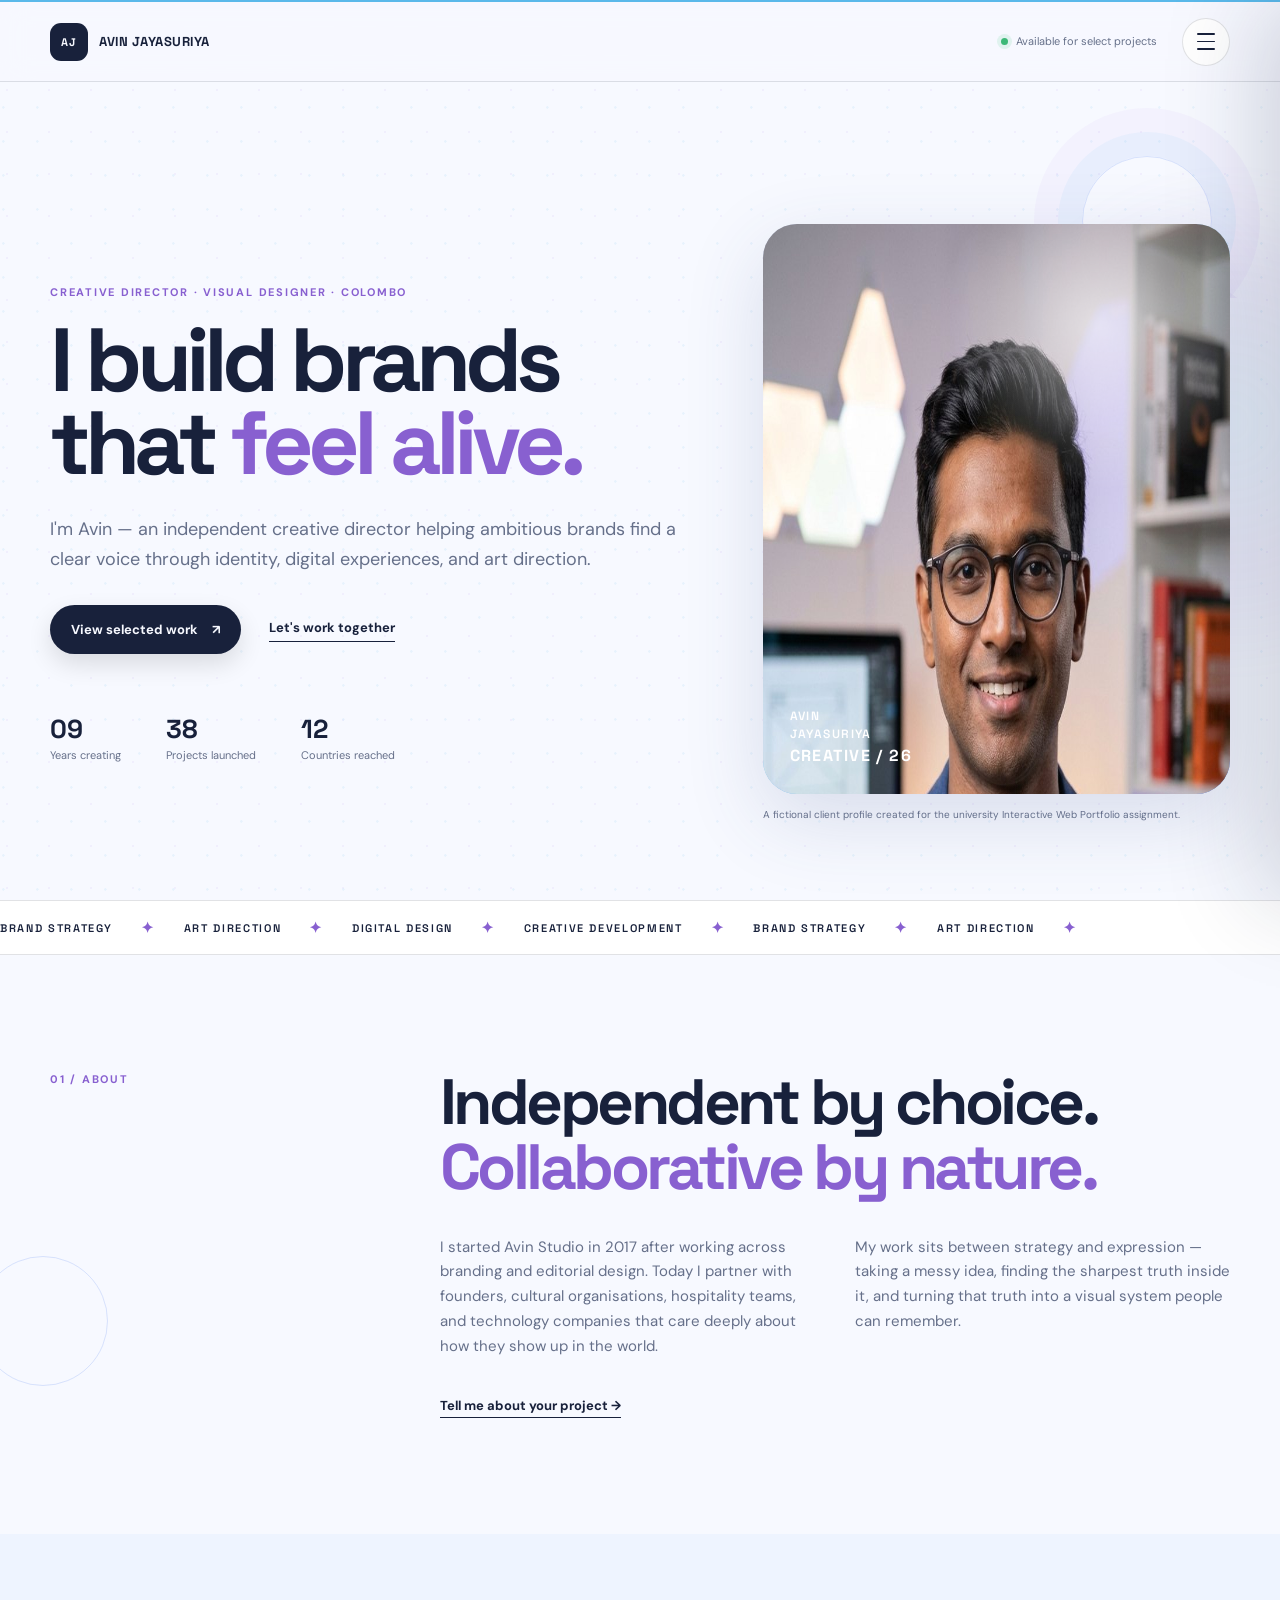
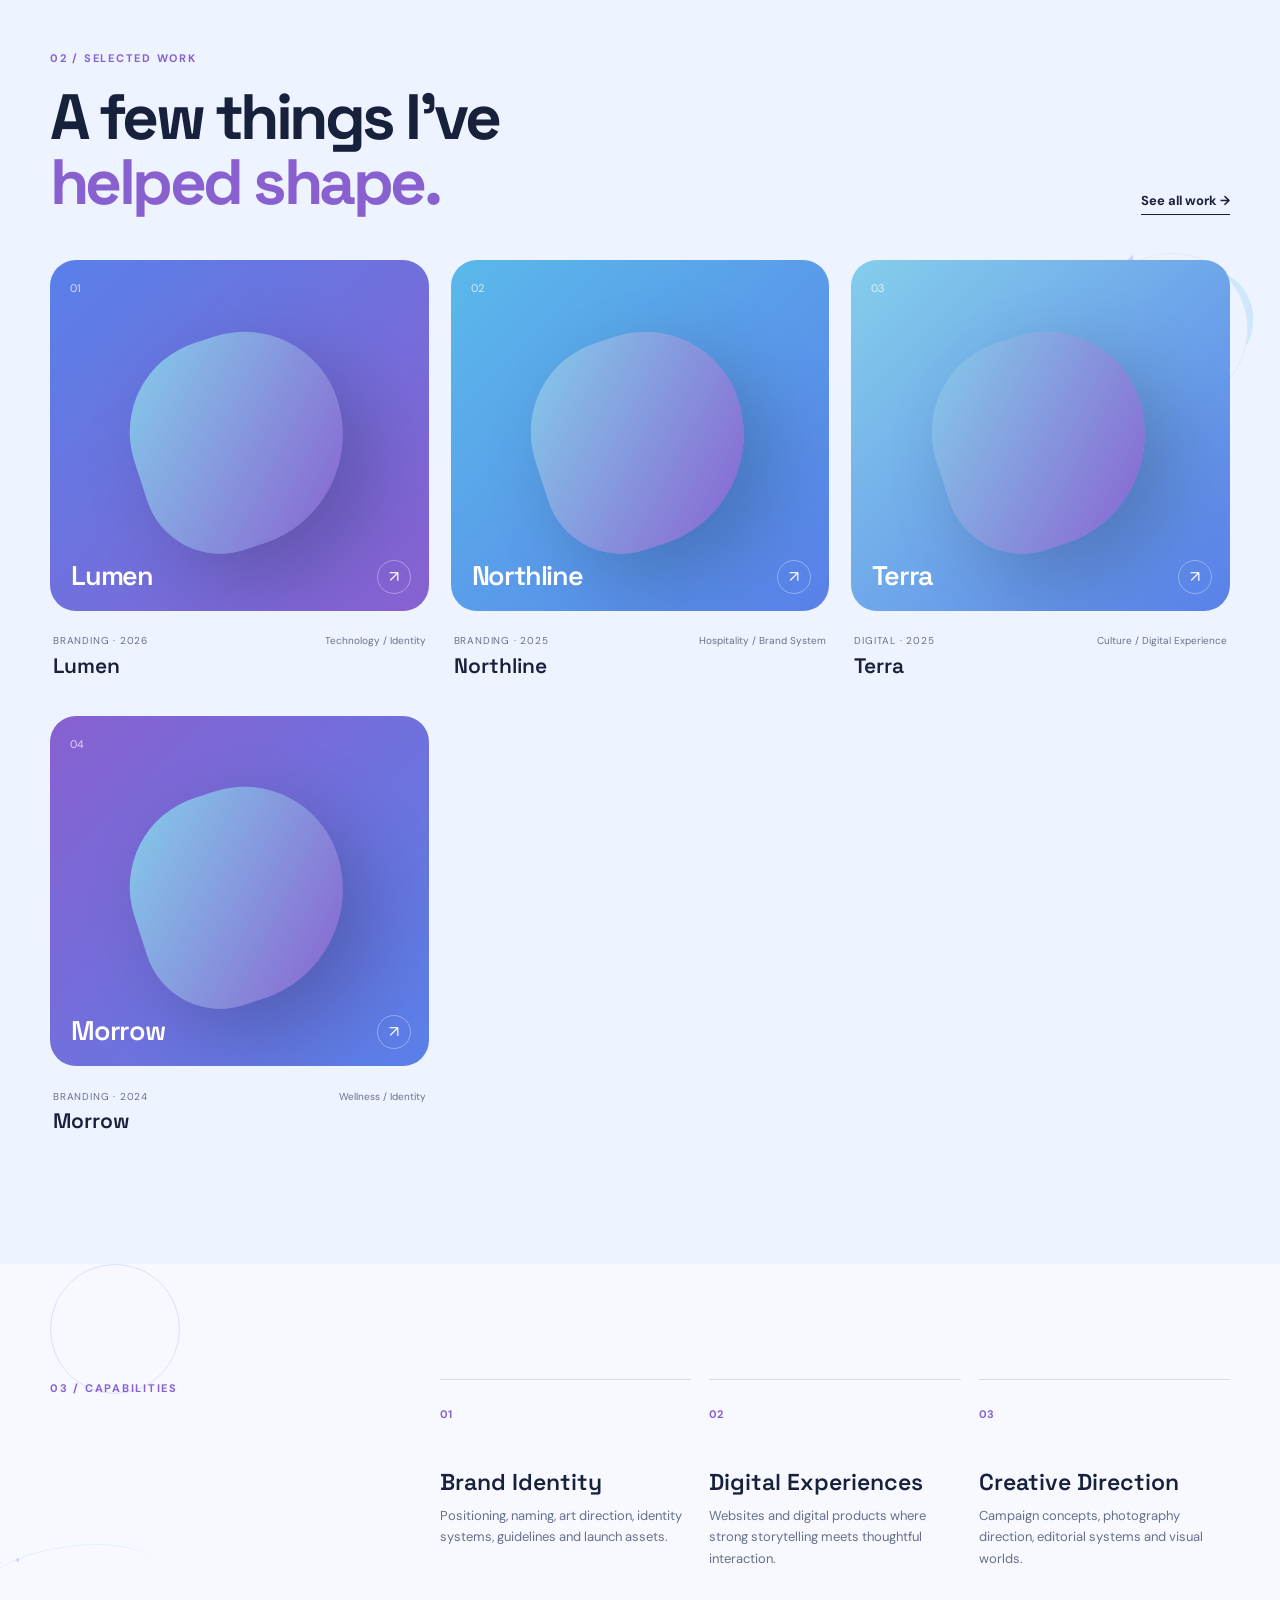
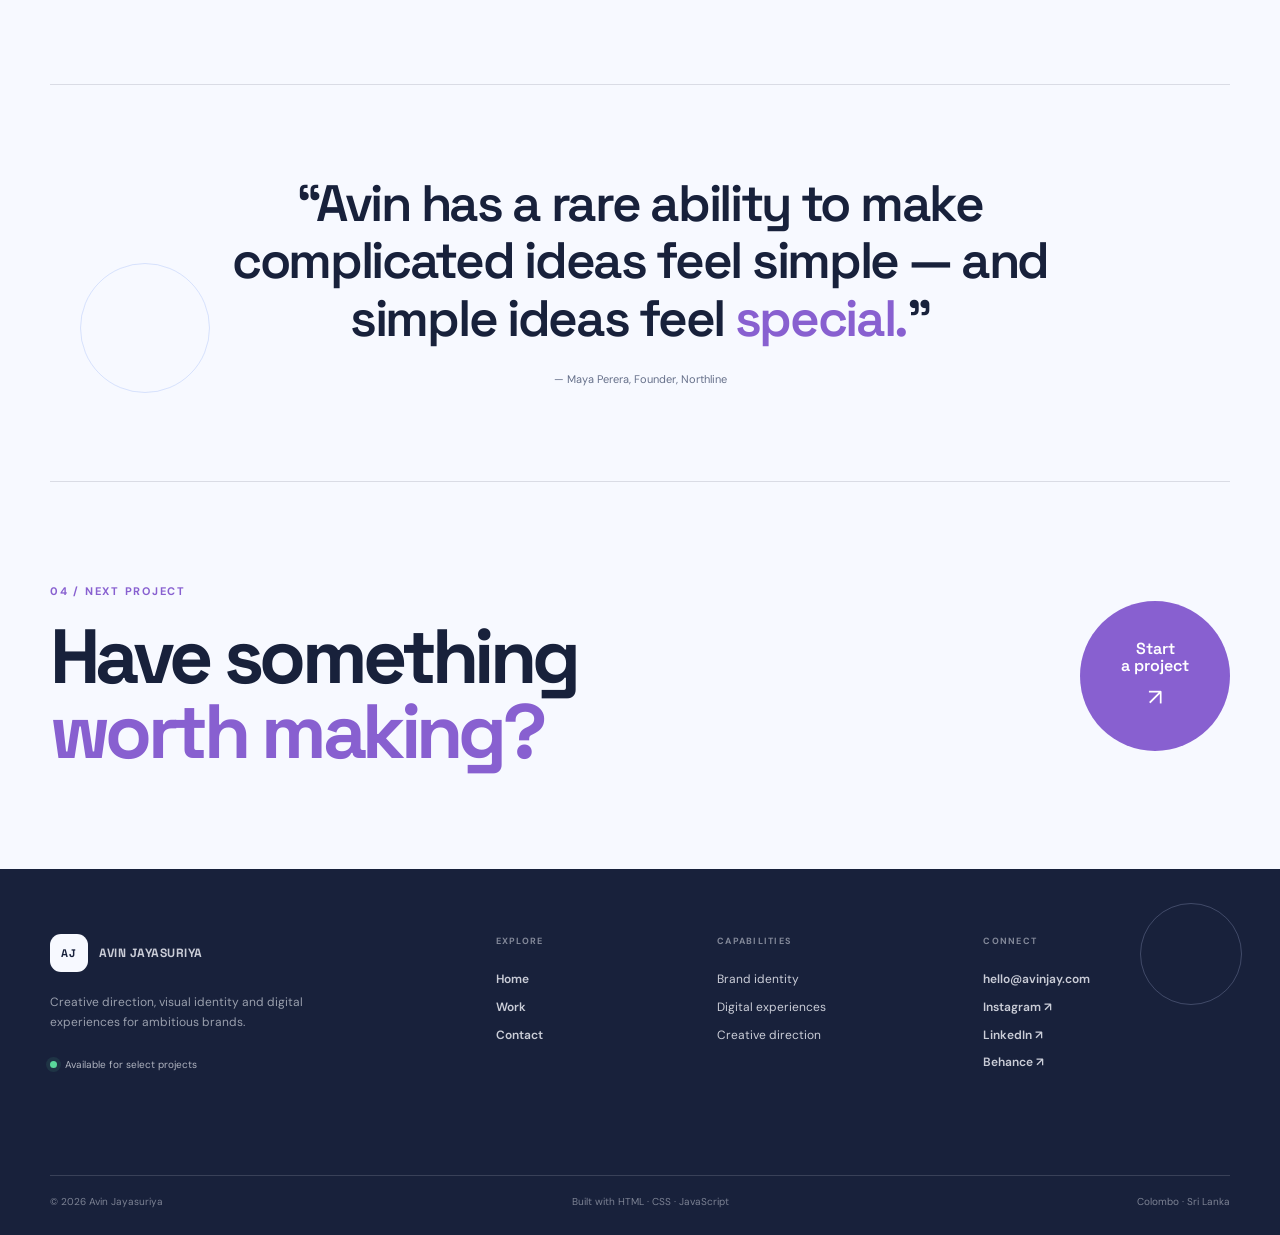
==== commit 2dd24d36: "Update index.html" ====
--- a/index.html
+++ b/index.html
@@ -71,9 +71,7 @@
       </div>
       <div class="portrait-card reveal">
         <div class="portrait-art">
-          <div class="portrait-head"></div>
-          <div class="portrait-body"></div>
-          <div class="portrait-shadow"></div>
+          <img class="portrait-photo" src="data/avinJ.jpg" alt="Portrait of Avin Jayasuriya" width="800" height="1000">
           <span class="portrait-caption">AVIN<br>JAYASURIYA<br><b>CREATIVE / 26</b></span>
         </div>
         <div class="portrait-note">A fictional client profile created for the university Interactive Web Portfolio assignment.</div>
--- a/style.css
+++ b/style.css
@@ -1,2321 +1,411 @@
-:root {
-  --bg: #f7f9ff;
-  --surface: #ffffff;
-  --surface-2: #eef4ff;
-  --ink: #18213b;
-  --muted: #66708a;
-  --line: rgba(24,33,59,.13);
-  --accent: #8860D0;
-  --accent2: #5AB9EA;
-  --blueberry: #5980E9;
-  --sky: #84CEEB;
-  --periwinkle: #C1C8E4;
-  --shadow: 0 25px 80px rgba(57,72,130,.16);
-  --max: 1180px;
-  color-scheme: light;
-}
-
-:root[data-theme=dark] {
-  --bg: #0d1226;
-  --surface: #151b35;
-  --surface-2: #11182f;
-  --ink: #f3f6ff;
-  --muted: #aeb7d0;
-  --line: rgba(243,246,255,.13);
-  --accent: #a77ee8;
-  --accent2: #5AB9EA;
-  --blueberry: #7197f2;
-  --sky: #84CEEB;
-  --periwinkle: #9fa9d1;
-  --shadow: 0 25px 80px rgba(0,0,0,.4);
-  color-scheme: dark;
-}
-
-* {
-  box-sizing: border-box;
-}
-
-html {
-  scroll-behavior: smooth;
-}
-
-body {
-  margin: 0;
-  background: var(--bg);
-  color: var(--ink);
-  font-family: 'DM Sans',sans-serif;
-  line-height: 1.65;
-  transition: background .3s,color .3s;
-}
-
-body.menu-open,
-body.modal-open {
-  overflow: hidden;
-}
-
-.cursor-glow,
-.cursor-ring {
-  position: fixed;
-  left: 0;
-  top: 0;
-  pointer-events: none;
-  z-index: 9999;
-  opacity: 0;
-  transform: translate3d(-100px,-100px,0);
-  transition: opacity .25s ease;
-}
-
-.cursor-glow {
-  width: 170px;
-  height: 170px;
-  margin: -85px 0 0 -85px;
-  border-radius: 50%;
-  background: radial-gradient(circle,rgba(132,206,235,.28) 0%,rgba(136,96,208,.16) 38%,transparent 72%);
-  filter: blur(18px);
-}
-
-.cursor-ring {
-  z-index: 9999;
-  width: 38px;
-  height: 38px;
-  margin: -19px 0 0 -19px;
-  border: 1px solid rgba(89,128,233,.7);
-  border-radius: 50%;
-  background: transparent;
-  transition:
-      width .25s ease,
-      height .25s ease,
-      margin .25s ease,
-      border-color .25s ease,
-      background .25s ease,
-      opacity .25s ease;
-}
-
-.cursor-ring.is-hover {
-  width: 64px;
-  height: 64px;
-  margin: -32px 0 0 -32px;
-  border-color: var(--accent);
-  background: rgba(136,96,208,.06);
-}
-
-.cursor-ring.is-down {
-  width: 28px;
-  height: 28px;
-  margin: -14px 0 0 -14px;
-  background: rgba(90,185,234,.12);
-}
-
-body.cursor-ready .cursor-glow {
-  opacity: .34;
-}
-
-body.cursor-ready .cursor-ring {
-  opacity: .72;
-}
+:root { --bg: #f7f9ff; --surface: #ffffff; --surface-2: #eef4ff; --ink: #18213b; --muted: #66708a; --line: rgba(24,33,59,.13); --accent: #8860D0; --accent2: #5AB9EA; --blueberry: #5980E9; --sky: #84CEEB; --periwinkle: #C1C8E4; --shadow: 0 25px 80px rgba(57,72,130,.16); --max: 1180px; color-scheme: light; }
+:root[data-theme=dark] { --bg: #0d1226; --surface: #151b35; --surface-2: #11182f; --ink: #f3f6ff; --muted: #aeb7d0; --line: rgba(243,246,255,.13); --accent: #a77ee8; --accent2: #5AB9EA; --blueberry: #7197f2; --sky: #84CEEB; --periwinkle: #9fa9d1; --shadow: 0 25px 80px rgba(0,0,0,.4); color-scheme: dark; }
+* { box-sizing: border-box; }
+html { scroll-behavior: smooth; }
+body { margin: 0; background: var(--bg); color: var(--ink); font-family: 'DM Sans',sans-serif; line-height: 1.65; transition: background .3s,color .3s; }
+body.menu-open, body.modal-open { overflow: hidden; }
+.cursor-glow, .cursor-ring { position: fixed; left: 0; top: 0; pointer-events: none; z-index: 9999; opacity: 0; transform: translate3d(-100px,-100px,0); transition: opacity .25s ease; }
+.cursor-glow { width: 170px; height: 170px; margin: -85px 0 0 -85px; border-radius: 50%; background: radial-gradient(circle,rgba(132,206,235,.28) 0%,rgba(136,96,208,.16) 38%,transparent 72%); filter: blur(18px); }
+.cursor-ring { z-index: 9999; width: 38px; height: 38px; margin: -19px 0 0 -19px; border: 1px solid rgba(89,128,233,.7); border-radius: 50%; background: transparent; transition: width .25s ease, height .25s ease, margin .25s ease, border-color .25s ease, background .25s ease, opacity .25s ease; }
+.cursor-ring.is-hover { width: 64px; height: 64px; margin: -32px 0 0 -32px; border-color: var(--accent); background: rgba(136,96,208,.06); }
+.cursor-ring.is-down { width: 28px; height: 28px; margin: -14px 0 0 -14px; background: rgba(90,185,234,.12); }
+body.cursor-ready .cursor-glow { opacity: .34; }
+body.cursor-ready .cursor-ring { opacity: .72; }
 
 @media(max-width:900px),(pointer:coarse) {
-  .cursor-glow,
-  .cursor-ring {
-    display: none;
-  }
-}
-
-a {
-  color: inherit;
-  text-decoration: none;
-}
-
-button,
-input,
-select,
-textarea {
-  font: inherit;
-}
-
-button {
-  color: inherit;
-}
-
-.container {
-  width: min(calc(100% - 48px),var(--max));
-  margin-inline: auto;
-}
-
-.skip-link {
-  position: fixed;
-  z-index: 9999;
-  left: 15px;
-  top: 15px;
-  padding: 8px 14px;
-  background: var(--ink);
-  color: var(--bg);
-  border-radius: 8px;
-  transform: translateY(-150%);
-}
-
-.skip-link:focus {
-  transform: none;
-}
-
-.site-header {
-  height: 82px;
-  position: sticky;
-  top: 0;
-  z-index: 1000;
-  background: color-mix(in srgb,var(--bg) 86%,transparent);
-  backdrop-filter: blur(15px);
-  border-top: 2px solid var(--accent2);
-  border-bottom: 1px solid var(--line);
-}
-
-.header-inner {
-  height: 100%;
-  display: flex;
-  align-items: center;
-  justify-content: space-between;
-}
-
-.brand {
-  display: flex;
-  align-items: center;
-  gap: 11px;
-  font: 700 13px 'Space Grotesk';
-  letter-spacing: .04em;
-}
-
-.brand-mark {
-  width: 38px;
-  height: 38px;
-  display: grid;
-  place-items: center;
-  border-radius: 11px;
-  background: var(--ink);
-  color: var(--bg);
-  font-size: 11px;
-}
-
-.header-right {
-  display: flex;
-  align-items: center;
-  gap: 25px;
-}
-
-.available {
-  font-size: 11px;
-  color: var(--muted);
-  display: flex;
-  align-items: center;
-  gap: 8px;
-}
-
-.available i {
-  width: 7px;
-  height: 7px;
-  border-radius: 50%;
-  background: #3db878;
-  box-shadow: 0 0 0 4px rgba(61,184,120,.12);
-}
-
-.menu-button {
-  width: 48px;
-  height: 48px;
-  border: 1px solid var(--line);
-  background: var(--surface);
-  border-radius: 50%;
-  display: grid;
-  place-content: center;
-  gap: 6px;
-  cursor: pointer;
-  transition: .25s;
-}
-
-.menu-button:hover {
-  transform: rotate(5deg);
-  border-color: var(--accent);
-}
-
-.menu-button span {
-  display: block;
-  width: 18px;
-  height: 1.5px;
-  background: var(--ink);
-  border-radius: 99px;
-  transition: transform .25s ease,opacity .25s ease;
-}
-
-.menu-button:hover span:nth-child(1) {
-  transform: translateX(-2px);
-}
-
-.menu-button:hover span:nth-child(3) {
-  transform: translateX(2px);
-}
-
-.menu-overlay {
-  position: fixed;
-  inset: 0;
-  background: rgba(8,12,14,.52);
-  backdrop-filter: blur(18px);
-  opacity: 0;
-  pointer-events: none;
-  z-index: 5000;
-  transition: opacity .35s;
-}
-
-.menu-overlay.open {
-  opacity: 1;
-  pointer-events: auto;
-}
-
-.site-menu {
-  position: fixed;
-  z-index: 200;
-  top: 0;
-  right: 0;
-  width: min(470px,100%);
-  height: 100vh;
-  background: var(--surface);
-  padding: 30px 38px;
-  transform: translateX(102%);
-  transition: transform .45s cubic-bezier(.76,0,.24,1);
-  box-shadow: -20px 0 70px rgba(0,0,0,.16);
-  display: flex;
-  flex-direction: column;
-}
-
-.site-menu.open {
-  transform: none;
-}
-
-.menu-top {
-  display: flex;
-  align-items: center;
-  justify-content: space-between;
-  font: 700 11px 'Space Grotesk';
-  letter-spacing: .15em;
-  color: var(--muted);
-  padding-bottom: 28px;
-  border-bottom: 1px solid var(--line);
-}
-
-.menu-top button {
-  border: 0;
-  background: none;
-  font-size: 34px;
-  line-height: 1;
-  cursor: pointer;
-}
-
-.site-menu nav {
-  display: flex;
-  flex-direction: column;
-  padding: 50px 0;
-}
-
-.menu-link {
-  display: flex;
-  align-items: baseline;
-  gap: 22px;
-  font: 600 clamp(42px,6vw,66px)/1.15 'Space Grotesk';
-  letter-spacing: -.055em;
-  padding: 8px 0;
-  color: var(--muted);
-  transition: .25s;
-}
-
-.menu-link span {
-  font: 600 11px 'DM Sans';
-  letter-spacing: .08em;
-}
-
-.menu-link:hover,
-.menu-link.active {
-  color: var(--ink);
-  transform: translateX(8px);
-}
-
-.menu-link.active:after {
-  content: '↗';
-  font: 400 24px 'DM Sans';
-  color: var(--accent);
-  margin-left: auto;
-}
-
-.menu-bottom {
-  margin-top: auto;
-  padding-top: 25px;
-  border-top: 1px solid var(--line);
-  display: flex;
-  justify-content: space-between;
-  gap: 25px;
-  align-items: end;
-}
-
-.theme-toggle {
-  border: 1px solid var(--line);
-  background: transparent;
-  border-radius: 999px;
-  padding: 10px 14px;
-  cursor: pointer;
-  font-size: 12px;
-}
-
-.menu-bottom div {
-  display: flex;
-  flex-direction: column;
-  gap: 3px;
-}
-
-.menu-bottom small,
-.site-footer small,
-.contact-block small {
-  font-size: 10px;
-  color: var(--accent);
-  font-weight: 700;
-  letter-spacing: .13em;
-}
-
-.menu-bottom a {
-  font-weight: 700;
-  font-size: 13px;
-}
-
-.section {
-  padding: 115px 0;
-}
-
-.hero {
-  min-height: calc(100vh - 82px);
-  display: grid;
-  grid-template-columns: 1.15fr .85fr;
-  gap: 80px;
-  align-items: center;
-  padding-top: 65px;
-}
-
-.eyebrow,
-.section-label {
-  font-size: 11px;
-  font-weight: 700;
-  letter-spacing: .16em;
-  text-transform: uppercase;
-  color: var(--accent);
-  margin: 0 0 18px;
-}
-
-.hero h1,
-.page-hero h1 {
-  font: 700 clamp(55px,7vw,95px)/.93 'Space Grotesk';
-  letter-spacing: -.065em;
-  margin: 0;
-  max-width: 820px;
-}
-
-.hero h1 em,
-.page-hero h1 em,
-h2 em {
-  font-style: normal;
-  color: var(--accent);
-}
-
-.lead {
-  font-size: 18px;
-  color: var(--muted);
-  max-width: 650px;
-  margin: 30px 0;
-}
-
-.hero-actions {
-  display: flex;
-  align-items: center;
-  gap: 28px;
-  flex-wrap: wrap;
-}
-
-.btn {
-  display: inline-flex;
-  align-items: center;
-  gap: 14px;
-  border: 0;
-  border-radius: 999px;
-  padding: 14px 21px;
-  font-size: 13px;
-  font-weight: 700;
-  cursor: pointer;
-  transition: .25s;
-}
-
-.btn-dark {
-  background: var(--ink);
-  color: var(--bg);
-  box-shadow: 0 10px 25px rgba(0,0,0,.12);
-}
-
-.btn-dark:hover {
-  transform: translateY(-3px);
-  box-shadow: 0 15px 32px rgba(0,0,0,.18);
-}
-
-.under-link {
-  font-size: 13px;
-  font-weight: 700;
-  border-bottom: 1px solid var(--ink);
-  padding-bottom: 3px;
-}
-
-.hero-meta {
-  display: flex;
-  gap: 45px;
-  margin-top: 58px;
-}
-
-.hero-meta div {
-  display: flex;
-  flex-direction: column;
-}
-
-.hero-meta strong {
-  font: 700 26px 'Space Grotesk';
-}
-
-.hero-meta span {
-  font-size: 11px;
-  color: var(--muted);
-}
-
-.portrait-card {
-  align-self: stretch;
-  display: flex;
-  flex-direction: column;
-  justify-content: center;
-}
-
-.portrait-art {
-  height: 570px;
-  position: relative;
-  overflow: hidden;
-  border-radius: 34px;
-  background: linear-gradient(150deg,#C1C8E4,#84CEEB 55%,#5980E9);
-  box-shadow: var(--shadow);
-}
-
-.portrait-art:before {
-  content: '';
-  position: absolute;
-  inset: 0;
-  background:
-      radial-gradient(circle at 72% 18%,rgba(255,255,255,.6),transparent 28%),
-      linear-gradient(90deg,transparent 45%,rgba(20,24,24,.12));
-  mix-blend-mode: screen;
-}
-
-.portrait-head {
-  position: absolute;
-  width: 200px;
-  height: 245px;
-  border-radius: 49% 49% 46% 46%;
-  background: linear-gradient(130deg,#3e3029,#9d735b);
-  left: 31%;
-  top: 19%;
-  transform: rotate(-3deg);
-  box-shadow: 20px 30px 60px rgba(20,20,20,.2);
-}
-
-.portrait-head:before {
-  content: '';
-  position: absolute;
-  width: 170px;
-  height: 60px;
-  top: -12px;
-  left: 5px;
-  border-radius: 70% 70% 30% 30%;
-  background: #202324;
-  transform: rotate(-5deg);
-}
-
-.portrait-body {
-  position: absolute;
-  width: 390px;
-  height: 290px;
-  left: 10%;
-  bottom: -50px;
-  border-radius: 45% 45% 0 0;
-  background: linear-gradient(130deg,#172325,#425355);
-}
-
-.portrait-shadow {
-  position: absolute;
-  width: 250px;
-  height: 250px;
-  border-radius: 50%;
-  background: #8860D0;
-  right: -80px;
-  bottom: 65px;
-  opacity: .65;
-  filter: blur(2px);
-}
-
-.portrait-caption {
-  position: absolute;
-  bottom: 25px;
-  left: 27px;
-  color: #fff;
-  font: 600 12px/1.55 'Space Grotesk';
-  letter-spacing: .12em;
-}
-
-.portrait-caption b {
-  font-size: 16px;
-}
-
-.portrait-note {
-  font-size: 10px;
-  color: var(--muted);
-  margin-top: 13px;
-}
-
-.ticker {
-  overflow: hidden;
-  border-block: 1px solid var(--line);
-  background: var(--surface);
-  padding: 17px 0;
-}
-
-.ticker-track {
-  width: max-content;
-  display: flex;
-  gap: 28px;
-  align-items: center;
-  font: 600 11px 'Space Grotesk';
-  letter-spacing: .15em;
-  animation: scroll 28s linear infinite;
-}
-
-.ticker-track b {
-  color: var(--accent);
-  font-size: 15px;
-}
+  .cursor-glow, .cursor-ring { display: none; }
+}
+
+a { color: inherit; text-decoration: none; }
+button, input, select, textarea { font: inherit; }
+button { color: inherit; }
+.container { width: min(calc(100% - 48px),var(--max)); margin-inline: auto; }
+.skip-link { position: fixed; z-index: 9999; left: 15px; top: 15px; padding: 8px 14px; background: var(--ink); color: var(--bg); border-radius: 8px; transform: translateY(-150%); }
+.skip-link:focus { transform: none; }
+.site-header { height: 82px; position: sticky; top: 0; z-index: 1000; background: color-mix(in srgb,var(--bg) 86%,transparent); backdrop-filter: blur(15px); border-top: 2px solid var(--accent2); border-bottom: 1px solid var(--line); }
+.header-inner { height: 100%; display: flex; align-items: center; justify-content: space-between; }
+.brand { display: flex; align-items: center; gap: 11px; font: 700 13px 'Space Grotesk'; letter-spacing: .04em; }
+.brand-mark { width: 38px; height: 38px; display: grid; place-items: center; border-radius: 11px; background: var(--ink); color: var(--bg); font-size: 11px; }
+.header-right { display: flex; align-items: center; gap: 25px; }
+.available { font-size: 11px; color: var(--muted); display: flex; align-items: center; gap: 8px; }
+.available i { width: 7px; height: 7px; border-radius: 50%; background: #3db878; box-shadow: 0 0 0 4px rgba(61,184,120,.12); }
+.menu-button { width: 48px; height: 48px; border: 1px solid var(--line); background: var(--surface); border-radius: 50%; display: grid; place-content: center; gap: 6px; cursor: pointer; transition: .25s; }
+.menu-button:hover { transform: rotate(5deg); border-color: var(--accent); }
+.menu-button span { display: block; width: 18px; height: 1.5px; background: var(--ink); border-radius: 99px; transition: transform .25s ease,opacity .25s ease; }
+.menu-button:hover span:nth-child(1) { transform: translateX(-2px); }
+.menu-button:hover span:nth-child(3) { transform: translateX(2px); }
+.menu-overlay { position: fixed; inset: 0; background: rgba(8,12,14,.52); backdrop-filter: blur(18px); opacity: 0; pointer-events: none; z-index: 5000; transition: opacity .35s; }
+.menu-overlay.open { opacity: 1; pointer-events: auto; }
+.site-menu { position: fixed; z-index: 200; top: 0; right: 0; width: min(470px,100%); height: 100vh; background: var(--surface); padding: 30px 38px; transform: translateX(102%); transition: transform .45s cubic-bezier(.76,0,.24,1); box-shadow: -20px 0 70px rgba(0,0,0,.16); display: flex; flex-direction: column; }
+.site-menu.open { transform: none; }
+.menu-top { display: flex; align-items: center; justify-content: space-between; font: 700 11px 'Space Grotesk'; letter-spacing: .15em; color: var(--muted); padding-bottom: 28px; border-bottom: 1px solid var(--line); }
+.menu-top button { border: 0; background: none; font-size: 34px; line-height: 1; cursor: pointer; }
+.site-menu nav { display: flex; flex-direction: column; padding: 50px 0; }
+.menu-link { display: flex; align-items: baseline; gap: 22px; font: 600 clamp(42px,6vw,66px)/1.15 'Space Grotesk'; letter-spacing: -.055em; padding: 8px 0; color: var(--muted); transition: .25s; }
+.menu-link span { font: 600 11px 'DM Sans'; letter-spacing: .08em; }
+.menu-link:hover, .menu-link.active { color: var(--ink); transform: translateX(8px); }
+.menu-link.active:after { content: '↗'; font: 400 24px 'DM Sans'; color: var(--accent); margin-left: auto; }
+.menu-bottom { margin-top: auto; padding-top: 25px; border-top: 1px solid var(--line); display: flex; justify-content: space-between; gap: 25px; align-items: end; }
+.theme-toggle { border: 1px solid var(--line); background: transparent; border-radius: 999px; padding: 10px 14px; cursor: pointer; font-size: 12px; }
+.menu-bottom div { display: flex; flex-direction: column; gap: 3px; }
+.menu-bottom small, .site-footer small, .contact-block small { font-size: 10px; color: var(--accent); font-weight: 700; letter-spacing: .13em; }
+.menu-bottom a { font-weight: 700; font-size: 13px; }
+.section { padding: 115px 0; }
+.hero { min-height: calc(100vh - 82px); display: grid; grid-template-columns: 1.15fr .85fr; gap: 80px; align-items: center; padding-top: 65px; }
+.eyebrow, .section-label { font-size: 11px; font-weight: 700; letter-spacing: .16em; text-transform: uppercase; color: var(--accent); margin: 0 0 18px; }
+.hero h1, .page-hero h1 { font: 700 clamp(55px,7vw,95px)/.93 'Space Grotesk'; letter-spacing: -.065em; margin: 0; max-width: 820px; }
+.hero h1 em, .page-hero h1 em, h2 em { font-style: normal; color: var(--accent); }
+.lead { font-size: 18px; color: var(--muted); max-width: 650px; margin: 30px 0; }
+.hero-actions { display: flex; align-items: center; gap: 28px; flex-wrap: wrap; }
+.btn { display: inline-flex; align-items: center; gap: 14px; border: 0; border-radius: 999px; padding: 14px 21px; font-size: 13px; font-weight: 700; cursor: pointer; transition: .25s; }
+.btn-dark { background: var(--ink); color: var(--bg); box-shadow: 0 10px 25px rgba(0,0,0,.12); }
+.btn-dark:hover { transform: translateY(-3px); box-shadow: 0 15px 32px rgba(0,0,0,.18); }
+.under-link { font-size: 13px; font-weight: 700; border-bottom: 1px solid var(--ink); padding-bottom: 3px; }
+.hero-meta { display: flex; gap: 45px; margin-top: 58px; }
+.hero-meta div { display: flex; flex-direction: column; }
+.hero-meta strong { font: 700 26px 'Space Grotesk'; }
+.hero-meta span { font-size: 11px; color: var(--muted); }
+.portrait-card { align-self: stretch; display: flex; flex-direction: column; justify-content: center; }
+.portrait-art { height: 570px; position: relative; overflow: hidden; border-radius: 34px; background: linear-gradient(150deg,#C1C8E4,#84CEEB 55%,#5980E9); box-shadow: var(--shadow); }
+.portrait-art:before { content: ''; position: absolute; inset: 0; background: radial-gradient(circle at 72% 18%,rgba(255,255,255,.6),transparent 28%), linear-gradient(90deg,transparent 45%,rgba(20,24,24,.12)); mix-blend-mode: screen; }
+.portrait-head { position: absolute; width: 200px; height: 245px; border-radius: 49% 49% 46% 46%; background: linear-gradient(130deg,#3e3029,#9d735b); left: 31%; top: 19%; transform: rotate(-3deg); box-shadow: 20px 30px 60px rgba(20,20,20,.2); }
+.portrait-head:before { content: ''; position: absolute; width: 170px; height: 60px; top: -12px; left: 5px; border-radius: 70% 70% 30% 30%; background: #202324; transform: rotate(-5deg); }
+.portrait-body { position: absolute; width: 390px; height: 290px; left: 10%; bottom: -50px; border-radius: 45% 45% 0 0; background: linear-gradient(130deg,#172325,#425355); }
+.portrait-shadow { position: absolute; width: 250px; height: 250px; border-radius: 50%; background: #8860D0; right: -80px; bottom: 65px; opacity: .65; filter: blur(2px); }
+.portrait-caption { position: absolute; bottom: 25px; left: 27px; color: #fff; font: 600 12px/1.55 'Space Grotesk'; letter-spacing: .12em; }
+.portrait-caption b { font-size: 16px; }
+.portrait-note { font-size: 10px; color: var(--muted); margin-top: 13px; }
+.ticker { overflow: hidden; border-block: 1px solid var(--line); background: var(--surface); padding: 17px 0; }
+.ticker-track { width: max-content; display: flex; gap: 28px; align-items: center; font: 600 11px 'Space Grotesk'; letter-spacing: .15em; animation: scroll 28s linear infinite; }
+.ticker-track b { color: var(--accent); font-size: 15px; }
 
 @keyframes scroll {
-  to {
-    transform: translateX(-50%);
-  }
-}
-
-.intro {
-  display: grid;
-  grid-template-columns: .55fr 1.45fr;
-  gap: 90px;
-}
-
-.intro-content h2,
-.section-head h2,
-.services-strip h2 {
-  font: 700 clamp(40px,5vw,65px)/1.02 'Space Grotesk';
-  letter-spacing: -.055em;
-  margin: 0;
-}
-
-.bio-grid {
-  display: grid;
-  grid-template-columns: 1fr 1fr;
-  gap: 40px;
-  margin: 34px 0;
-  color: var(--muted);
-  font-size: 15px;
-}
-
-.bio-grid p {
-  margin: 0;
-}
-
-.work-section {
-  background: var(--surface-2);
-}
-
-.section-head {
-  display: flex;
-  justify-content: space-between;
-  align-items: end;
-  margin-bottom: 45px;
-}
-
-.home-projects,
-.portfolio-grid {
-  display: grid;
-  grid-template-columns: repeat(3,1fr);
-  gap: 22px;
-}
-
-.work-art {
-  width: 100%;
-  aspect-ratio: 1.08;
-  border: 0;
-  border-radius: 26px;
-  position: relative;
-  overflow: hidden;
-  cursor: pointer;
-  isolation: isolate;
-  transition: transform .35s,box-shadow .35s;
-}
-
-.work-art:hover {
-  transform: translateY(-7px) rotate(-.4deg);
-  box-shadow: var(--shadow);
-}
-
-.work-number {
-  position: absolute;
-  z-index: 4;
-  top: 19px;
-  left: 20px;
-  color: rgba(255,255,255,.75);
-  font-size: 11px;
-}
-
-.shape {
-  position: absolute;
-  width: 56%;
-  aspect-ratio: 1;
-  border-radius: 49% 51% 60% 40%;
-  left: 22%;
-  top: 21%;
-  background: linear-gradient(135deg,#84CEEB,#8860D0);
-  transform: rotate(-18deg);
-  transition: .5s;
-  box-shadow: 20px 35px 80px rgba(0,0,0,.2);
-}
-
-.work-art:hover .shape,
-.modal-art:hover .shape {
-  transform: rotate(4deg) scale(1.07);
-}
-
-.art-title {
-  position: absolute;
-  z-index: 4;
-  left: 21px;
-  bottom: 18px;
-  color: white;
-  font: 600 27px 'Space Grotesk';
-  letter-spacing: -.045em;
-}
-
-.arrow {
-  position: absolute;
-  right: 18px;
-  bottom: 17px;
-  z-index: 4;
-  width: 34px;
-  height: 34px;
-  border: 1px solid rgba(255,255,255,.35);
-  border-radius: 50%;
-  display: grid;
-  place-items: center;
-  color: #fff;
-}
-
-.tone-terracotta {
-  background: linear-gradient(135deg,#5980E9,#8860D0);
-}
-
-.tone-cobalt {
-  background: linear-gradient(135deg,#5AB9EA,#5980E9);
-}
-
-.tone-olive {
-  background: linear-gradient(135deg,#84CEEB,#5980E9);
-}
-
-.tone-violet {
-  background: linear-gradient(135deg,#8860D0,#5980E9);
-}
-
-.tone-peach {
-  background: linear-gradient(135deg,#C1C8E4,#5AB9EA);
-}
-
-.tone-ink {
-  background: linear-gradient(135deg,#5980E9,#84CEEB);
-}
-
-.work-info {
-  display: grid;
-  grid-template-columns: 1fr 1fr;
-  align-items: start;
-  gap: 15px;
-  padding: 15px 3px;
-}
-
-.work-info > div:first-child {
-  min-width: 0;
-}
-
-.work-info > span {
-  text-align: right;
-  align-self: start;
-  font-size: 10px;
-  color: var(--muted);
-}
-
-.work-info small {
-  display: block;
-  color: var(--muted);
-  font-size: 10px;
-  text-transform: uppercase;
-  letter-spacing: .08em;
-}
-
-.work-info h3 {
-  font: 600 21px 'Space Grotesk';
-  margin: 2px 0 0;
-}
-
-.capabilities {
-  display: grid;
-  grid-template-columns: .55fr 1.45fr;
-  gap: 90px;
-}
-
-.cap-grid {
-  display: grid;
-  grid-template-columns: repeat(3,1fr);
-  gap: 18px;
-}
-
-.cap-grid article {
-  border-top: 1px solid var(--line);
-  padding-top: 20px;
-}
-
-.cap-grid article span {
-  color: var(--accent);
-  font-size: 11px;
-  font-weight: 700;
-}
-
-.cap-grid h3 {
-  font: 600 23px 'Space Grotesk';
-  margin: 40px 0 8px;
-}
-
-.cap-grid p {
-  color: var(--muted);
-  font-size: 13px;
-  margin: 0;
-}
-
-.quote {
-  border-top: 1px solid var(--line);
-  border-bottom: 1px solid var(--line);
-  text-align: center;
-  padding-block: 90px;
-}
-
-.quote p {
-  max-width: 850px;
-  margin: 0 auto 18px;
-  font: 600 clamp(32px,4vw,52px)/1.12 'Space Grotesk';
-  letter-spacing: -.045em;
-}
-
-.quote p em {
-  font-style: normal;
-  color: var(--accent);
-}
-
-.quote span {
-  font-size: 11px;
-  color: var(--muted);
-}
-
-.cta {
-  display: flex;
-  align-items: center;
-  justify-content: space-between;
-  padding-block: 100px;
-}
-
-.cta h2 {
-  font: 700 clamp(45px,6vw,78px)/.98 'Space Grotesk';
-  letter-spacing: -.06em;
-  margin: 0;
-}
-
-.round-link {
-  width: 150px;
-  height: 150px;
-  border-radius: 50%;
-  background: var(--accent);
-  color: #fff;
-  display: grid;
-  place-content: center;
-  text-align: center;
-  font: 600 16px/1.1 'Space Grotesk';
-  transition: .3s;
-}
-
-.round-link:hover {
-  transform: rotate(8deg) scale(1.04);
-}
-
-.round-link span {
-  font: 400 23px 'DM Sans';
-  margin-top: 7px;
-}
-
-.site-footer {
-  background: var(--ink);
-  color: var(--bg);
-  padding: 65px 0 22px;
-}
-
-.site-footer .brand-mark {
-  background: var(--bg);
-  color: var(--ink);
-}
-
-.footer-main {
-  display: grid;
-  grid-template-columns: 2fr 1fr 1fr;
-  gap: 50px;
-  padding-bottom: 60px;
-}
-
-.footer-main>div {
-  display: flex;
-  flex-direction: column;
-  gap: 7px;
-}
-
-.footer-main p {
-  color: color-mix(in srgb,var(--bg) 60%,transparent);
-  font-size: 12px;
-  max-width: 280px;
-}
-
-.footer-main a:not(.brand) {
-  font-size: 13px;
-  font-weight: 600;
-}
-
-.footer-bottom {
-  border-top: 1px solid color-mix(in srgb,var(--bg) 15%,transparent);
-  padding-top: 18px;
-  display: flex;
-  justify-content: space-between;
-  color: color-mix(in srgb,var(--bg) 45%,transparent);
-  font-size: 10px;
-}
-
-.page-hero {
-  padding: 135px 0 65px;
-  max-width: 900px;
-  margin-left: max(24px,calc((100% - var(--max))/2));
-}
-
-.page-hero h1 {
-  font-size: clamp(60px,8vw,105px);
-}
-
-.page-hero>p:last-child {
-  max-width: 650px;
-  color: var(--muted);
-  font-size: 17px;
-  margin-top: 30px;
-}
-
-.work-list {
-  padding-top: 45px;
-}
-
-.filter-bar {
-  display: flex;
-  gap: 8px;
-  margin-bottom: 35px;
-  flex-wrap: wrap;
-}
-
-.filter {
-  border: 1px solid var(--line);
-  background: transparent;
-  padding: 9px 16px;
-  border-radius: 999px;
-  font-size: 12px;
-  font-weight: 700;
-  cursor: pointer;
-}
-
-.filter.active,
-.filter:hover {
-  background: var(--ink);
-  color: var(--bg);
-  border-color: var(--ink);
-}
-
-.services-strip {
-  border-top: 1px solid var(--line);
-  display: grid;
-  grid-template-columns: 1fr 1fr;
-  gap: 90px;
-}
-
-.services-strip>p {
-  color: var(--muted);
-  font-size: 16px;
-  max-width: 500px;
-}
-
-.contact-layout {
-  display: grid;
-  grid-template-columns: .6fr 1.4fr;
-  gap: 100px;
-  align-items: start;
-}
-
-.contact-side {
-  display: grid;
-  gap: 42px;
-}
-
-.contact-block {
-  display: flex;
-  flex-direction: column;
-  gap: 7px;
-}
-
-.contact-block>a {
-  font: 600 20px 'Space Grotesk';
-}
-
-.contact-block p {
-  margin: 0;
-  color: var(--muted);
-  font-size: 13px;
-}
-
-.contact-form {
-  background: var(--surface);
-  border: 1px solid var(--line);
-  border-radius: 28px;
-  padding: 35px;
-  box-shadow: var(--shadow);
-}
-
-.field-grid {
-  display: grid;
-  grid-template-columns: 1fr 1fr;
-  gap: 18px;
-}
-
-.field {
-  margin-bottom: 20px;
-}
-
-.field label {
-  display: block;
-  font-size: 11px;
-  font-weight: 700;
-  margin-bottom: 8px;
-}
-
-.field b,
-.consent b {
-  color: var(--accent);
-}
-
-input,
-select,
-textarea {
-  width: 100%;
-  border: 1px solid var(--line);
-  background: var(--bg);
-  color: var(--ink);
-  border-radius: 12px;
-  padding: 13px;
-  outline: none;
-}
-
-input:focus,
-select:focus,
-textarea:focus {
-  border-color: var(--accent2);
-  box-shadow: 0 0 0 4px color-mix(in srgb,var(--accent2) 12%,transparent);
-}
-
-input[aria-invalid=true],
-textarea[aria-invalid=true] {
-  border-color: var(--accent);
-}
-
-textarea {
-  resize: vertical;
-}
-
-.error {
-  display: block;
-  color: var(--accent);
-  font-size: 10px;
-  min-height: 16px;
-  margin-top: 4px;
-}
-
-.consent {
-  display: flex;
-  gap: 10px;
-  font-size: 11px;
-  color: var(--muted);
-  margin: 3px 0;
-}
-
-.consent input {
-  width: 16px;
-  accent-color: var(--accent);
-}
-
-.form-note {
-  font-size: 10px;
-  color: var(--muted);
-  margin-bottom: 0;
-}
-
-main,
-.site-footer {
-  position: relative;
-  z-index: 10;
-}
-
-.site-header {
-  z-index: 1000;
-}
-
-.menu-overlay {
-  z-index: 5000;
-}
-
-.site-menu {
-  z-index: 5001;
-}
-
-.modal {
-  z-index: 10000;
-}
+  to { transform: translateX(-50%); }
+}
+
+.intro { display: grid; grid-template-columns: .55fr 1.45fr; gap: 90px; }
+.intro-content h2, .section-head h2, .services-strip h2 { font: 700 clamp(40px,5vw,65px)/1.02 'Space Grotesk'; letter-spacing: -.055em; margin: 0; }
+.bio-grid { display: grid; grid-template-columns: 1fr 1fr; gap: 40px; margin: 34px 0; color: var(--muted); font-size: 15px; }
+.bio-grid p { margin: 0; }
+.work-section { background: var(--surface-2); }
+.section-head { display: flex; justify-content: space-between; align-items: end; margin-bottom: 45px; }
+.home-projects, .portfolio-grid { display: grid; grid-template-columns: repeat(3,1fr); gap: 22px; }
+.work-art { width: 100%; aspect-ratio: 1.08; border: 0; border-radius: 26px; position: relative; overflow: hidden; cursor: pointer; isolation: isolate; transition: transform .35s,box-shadow .35s; }
+.work-art:hover { transform: translateY(-7px) rotate(-.4deg); box-shadow: var(--shadow); }
+.work-number { position: absolute; z-index: 4; top: 19px; left: 20px; color: rgba(255,255,255,.75); font-size: 11px; }
+.shape { position: absolute; width: 56%; aspect-ratio: 1; border-radius: 49% 51% 60% 40%; left: 22%; top: 21%; background: linear-gradient(135deg,#84CEEB,#8860D0); transform: rotate(-18deg); transition: .5s; box-shadow: 20px 35px 80px rgba(0,0,0,.2); }
+.work-art:hover .shape, .modal-art:hover .shape { transform: rotate(4deg) scale(1.07); }
+.art-title { position: absolute; z-index: 4; left: 21px; bottom: 18px; color: white; font: 600 27px 'Space Grotesk'; letter-spacing: -.045em; }
+.arrow { position: absolute; right: 18px; bottom: 17px; z-index: 4; width: 34px; height: 34px; border: 1px solid rgba(255,255,255,.35); border-radius: 50%; display: grid; place-items: center; color: #fff; }
+.tone-terracotta { background: linear-gradient(135deg,#5980E9,#8860D0); }
+.tone-cobalt { background: linear-gradient(135deg,#5AB9EA,#5980E9); }
+.tone-olive { background: linear-gradient(135deg,#84CEEB,#5980E9); }
+.tone-violet { background: linear-gradient(135deg,#8860D0,#5980E9); }
+.tone-peach { background: linear-gradient(135deg,#C1C8E4,#5AB9EA); }
+.tone-ink { background: linear-gradient(135deg,#5980E9,#84CEEB); }
+.work-info { display: grid; grid-template-columns: 1fr 1fr; align-items: start; gap: 15px; padding: 15px 3px; }
+.work-info > div:first-child { min-width: 0; }
+.work-info > span { text-align: right; align-self: start; font-size: 10px; color: var(--muted); }
+.work-info small { display: block; color: var(--muted); font-size: 10px; text-transform: uppercase; letter-spacing: .08em; }
+.work-info h3 { font: 600 21px 'Space Grotesk'; margin: 2px 0 0; }
+.capabilities { display: grid; grid-template-columns: .55fr 1.45fr; gap: 90px; }
+.cap-grid { display: grid; grid-template-columns: repeat(3,1fr); gap: 18px; }
+.cap-grid article { border-top: 1px solid var(--line); padding-top: 20px; }
+.cap-grid article span { color: var(--accent); font-size: 11px; font-weight: 700; }
+.cap-grid h3 { font: 600 23px 'Space Grotesk'; margin: 40px 0 8px; }
+.cap-grid p { color: var(--muted); font-size: 13px; margin: 0; }
+.quote { border-top: 1px solid var(--line); border-bottom: 1px solid var(--line); text-align: center; padding-block: 90px; }
+.quote p { max-width: 850px; margin: 0 auto 18px; font: 600 clamp(32px,4vw,52px)/1.12 'Space Grotesk'; letter-spacing: -.045em; }
+.quote p em { font-style: normal; color: var(--accent); }
+.quote span { font-size: 11px; color: var(--muted); }
+.cta { display: flex; align-items: center; justify-content: space-between; padding-block: 100px; }
+.cta h2 { font: 700 clamp(45px,6vw,78px)/.98 'Space Grotesk'; letter-spacing: -.06em; margin: 0; }
+.round-link { width: 150px; height: 150px; border-radius: 50%; background: var(--accent); color: #fff; display: grid; place-content: center; text-align: center; font: 600 16px/1.1 'Space Grotesk'; transition: .3s; }
+.round-link:hover { transform: rotate(8deg) scale(1.04); }
+.round-link span { font: 400 23px 'DM Sans'; margin-top: 7px; }
+.site-footer { background: var(--ink); color: var(--bg); padding: 65px 0 22px; }
+.site-footer .brand-mark { background: var(--bg); color: var(--ink); }
+.footer-main { display: grid; grid-template-columns: 2fr 1fr 1fr; gap: 50px; padding-bottom: 60px; }
+.footer-main>div { display: flex; flex-direction: column; gap: 7px; }
+.footer-main p { color: color-mix(in srgb,var(--bg) 60%,transparent); font-size: 12px; max-width: 280px; }
+.footer-main a:not(.brand) { font-size: 13px; font-weight: 600; }
+.footer-bottom { border-top: 1px solid color-mix(in srgb,var(--bg) 15%,transparent); padding-top: 18px; display: flex; justify-content: space-between; color: color-mix(in srgb,var(--bg) 45%,transparent); font-size: 10px; }
+.page-hero { padding: 135px 0 65px; max-width: 900px; margin-left: max(24px,calc((100% - var(--max))/2)); }
+.page-hero h1 { font-size: clamp(60px,8vw,105px); }
+.page-hero>p:last-child { max-width: 650px; color: var(--muted); font-size: 17px; margin-top: 30px; }
+.work-list { padding-top: 45px; }
+.filter-bar { display: flex; gap: 8px; margin-bottom: 35px; flex-wrap: wrap; }
+.filter { border: 1px solid var(--line); background: transparent; padding: 9px 16px; border-radius: 999px; font-size: 12px; font-weight: 700; cursor: pointer; }
+.filter.active, .filter:hover { background: var(--ink); color: var(--bg); border-color: var(--ink); }
+.services-strip { border-top: 1px solid var(--line); display: grid; grid-template-columns: 1fr 1fr; gap: 90px; }
+.services-strip>p { color: var(--muted); font-size: 16px; max-width: 500px; }
+.contact-layout { display: grid; grid-template-columns: .6fr 1.4fr; gap: 100px; align-items: start; }
+.contact-side { display: grid; gap: 42px; }
+.contact-block { display: flex; flex-direction: column; gap: 7px; }
+.contact-block>a { font: 600 20px 'Space Grotesk'; }
+.contact-block p { margin: 0; color: var(--muted); font-size: 13px; }
+.contact-form { background: var(--surface); border: 1px solid var(--line); border-radius: 28px; padding: 35px; box-shadow: var(--shadow); }
+.field-grid { display: grid; grid-template-columns: 1fr 1fr; gap: 18px; }
+.field { margin-bottom: 20px; }
+.field label { display: block; font-size: 11px; font-weight: 700; margin-bottom: 8px; }
+.field b, .consent b { color: var(--accent); }
+input, select, textarea { width: 100%; border: 1px solid var(--line); background: var(--bg); color: var(--ink); border-radius: 12px; padding: 13px; outline: none; }
+input:focus, select:focus, textarea:focus { border-color: var(--accent2); box-shadow: 0 0 0 4px color-mix(in srgb,var(--accent2) 12%,transparent); }
+input[aria-invalid=true], textarea[aria-invalid=true] { border-color: var(--accent); }
+textarea { resize: vertical; }
+.error { display: block; color: var(--accent); font-size: 10px; min-height: 16px; margin-top: 4px; }
+.consent { display: flex; gap: 10px; font-size: 11px; color: var(--muted); margin: 3px 0; }
+.consent input { width: 16px; accent-color: var(--accent); }
+.form-note { font-size: 10px; color: var(--muted); margin-bottom: 0; }
+main, .site-footer { position: relative; z-index: 10; }
+.site-header { z-index: 1000; }
+.menu-overlay { z-index: 5000; }
+.site-menu { z-index: 5001; }
+.modal { z-index: 10000; }
 
 /* Centered case-study glass button */
-.case-link {
-  position: absolute;
-  left: 50%;
-  top: 50%;
-  bottom: auto;
-  z-index: 5;
-  transform: translate(-50%,-50%) translateY(6px);
-  font: 600 10px/1 'Space Grotesk';
-  letter-spacing: .08em;
-  text-transform: uppercase;
-  padding: 10px 16px;
-  border: 1px solid rgba(255,255,255,.45);
-  border-radius: 999px;
-  background: rgba(255,255,255,.16);
-  color: #fff;
-  backdrop-filter: blur(10px);
-  -webkit-backdrop-filter: blur(10px);
-  white-space: nowrap;
-  opacity: 0;
-  transition: opacity .25s ease,transform .25s ease,background .25s ease;
-}
-
-.work-art:hover .case-link,
-.work-art:focus-visible .case-link {
-  opacity: 1;
-  transform: translate(-50%,-50%);
-}
-
-.case-link:hover {
-  background: rgba(255,255,255,.28);
-}
-
-.modal-art .mock-window {
-  position: absolute;
-  z-index: 3;
-  left: 12%;
-  right: 12%;
-  top: 16%;
-  height: 58%;
-  border: 1px solid rgba(255,255,255,.45);
-  border-radius: 18px;
-  background: rgba(255,255,255,.12);
-  box-shadow: 0 30px 70px rgba(0,0,0,.2);
-  backdrop-filter: blur(2px);
-  padding: 38px 24px 20px;
-}
-
-.mock-window i {
-  display: inline-block;
-  width: 7px;
-  height: 7px;
-  border-radius: 50%;
-  background: rgba(255,255,255,.65);
-  margin-right: 5px;
-}
-
-.mock-window b {
-  display: block;
-  margin-top: 26px;
-  font: 600 clamp(22px,4vw,44px)/1 'Space Grotesk';
-  color: #fff;
-  max-width: 65%;
-  letter-spacing: -.05em;
-}
-
-.modal-art .art-title {
-  display: none;
-}
-
-.modal {
-  display: none;
-  position: fixed;
-  inset: 0;
-  z-index: 500;
-  align-items: center;
-  justify-content: center;
-  padding: 20px;
-}
-
-.modal.open {
-  display: flex;
-}
-
-.modal-overlay {
-  z-index: 0;
-  position: absolute;
-  inset: 0;
-  background: rgba(8,12,14,.72);
-  backdrop-filter: blur(8px);
-}
-
-.modal-box {
-  position: relative;
-  width: min(820px,100%);
-  max-height: 90vh;
-  overflow: auto;
-  background: var(--surface);
-  border-radius: 28px;
-  z-index: 1;
-  box-shadow: var(--shadow);
-}
-
-.modal-close {
-  position: absolute;
-  right: 15px;
-  top: 15px;
-  z-index: 3;
-  width: 42px;
-  height: 42px;
-  border-radius: 50%;
-  border: 1px solid rgba(255,255,255,.4);
-  background: rgba(0,0,0,.2);
-  color: #fff;
-  font-size: 28px;
-  cursor: pointer;
-}
-
-.modal-art {
-  height: 330px;
-  position: relative;
-  overflow: hidden;
-}
-
-.modal-art .shape {
-  width: 210px;
-  left: calc(50% - 105px);
-  top: 18%;
-}
-
-.modal-art .art-title {
-  font-size: 42px;
-  bottom: 28px;
-  left: 32px;
-}
-
-.modal-copy {
-  padding: 34px;
-}
-
-.modal-copy h2 {
-  font: 700 50px 'Space Grotesk';
-  letter-spacing: -.055em;
-  margin: 0 0 15px;
-}
-
-.modal-copy>p:not(.section-label) {
-  color: var(--muted);
-  max-width: 650px;
-}
-
-.tags {
-  display: flex;
-  gap: 8px;
-  flex-wrap: wrap;
-  margin-top: 22px;
-}
-
-.tags span {
-  border: 1px solid var(--line);
-  border-radius: 999px;
-  padding: 6px 11px;
-  font-size: 10px;
-}
-
-.toast {
-  position: fixed;
-  z-index: 1000;
-  right: 22px;
-  bottom: 22px;
-  background: var(--ink);
-  color: var(--bg);
-  padding: 13px 18px;
-  border-radius: 12px;
-  font-size: 12px;
-  box-shadow: var(--shadow);
-  transform: translateY(150%);
-  transition: .3s;
-}
-
-.toast.show {
-  transform: none;
-}
-
-.reveal {
-  opacity: 0;
-  transform: translateY(18px);
-  transition: .7s ease;
-}
-
-.reveal.visible {
-  opacity: 1;
-  transform: none;
-}
+.case-link { position: absolute; left: 50%; top: 50%; bottom: auto; z-index: 5; transform: translate(-50%,-50%) translateY(6px); font: 600 10px/1 'Space Grotesk'; letter-spacing: .08em; text-transform: uppercase; padding: 10px 16px; border: 1px solid rgba(255,255,255,.45); border-radius: 999px; background: rgba(255,255,255,.16); color: #fff; backdrop-filter: blur(10px); -webkit-backdrop-filter: blur(10px); white-space: nowrap; opacity: 0; transition: opacity .25s ease,transform .25s ease,background .25s ease; }
+.work-art:hover .case-link, .work-art:focus-visible .case-link { opacity: 1; transform: translate(-50%,-50%); }
+.case-link:hover { background: rgba(255,255,255,.28); }
+.modal-art .mock-window { position: absolute; z-index: 3; left: 12%; right: 12%; top: 16%; height: 58%; border: 1px solid rgba(255,255,255,.45); border-radius: 18px; background: rgba(255,255,255,.12); box-shadow: 0 30px 70px rgba(0,0,0,.2); backdrop-filter: blur(2px); padding: 38px 24px 20px; }
+.mock-window i { display: inline-block; width: 7px; height: 7px; border-radius: 50%; background: rgba(255,255,255,.65); margin-right: 5px; }
+.mock-window b { display: block; margin-top: 26px; font: 600 clamp(22px,4vw,44px)/1 'Space Grotesk'; color: #fff; max-width: 65%; letter-spacing: -.05em; }
+.modal-art .art-title { display: none; }
+.modal { display: none; position: fixed; inset: 0; z-index: 500; align-items: center; justify-content: center; padding: 20px; }
+.modal.open { display: flex; }
+.modal-overlay { z-index: 0; position: absolute; inset: 0; background: rgba(8,12,14,.72); backdrop-filter: blur(8px); }
+.modal-box { position: relative; width: min(820px,100%); max-height: 90vh; overflow: auto; background: var(--surface); border-radius: 28px; z-index: 1; box-shadow: var(--shadow); }
+.modal-close { position: absolute; right: 15px; top: 15px; z-index: 3; width: 42px; height: 42px; border-radius: 50%; border: 1px solid rgba(255,255,255,.4); background: rgba(0,0,0,.2); color: #fff; font-size: 28px; cursor: pointer; }
+.modal-art { height: 330px; position: relative; overflow: hidden; }
+.modal-art .shape { width: 210px; left: calc(50% - 105px); top: 18%; }
+.modal-art .art-title { font-size: 42px; bottom: 28px; left: 32px; }
+.modal-copy { padding: 34px; }
+.modal-copy h2 { font: 700 50px 'Space Grotesk'; letter-spacing: -.055em; margin: 0 0 15px; }
+.modal-copy>p:not(.section-label) { color: var(--muted); max-width: 650px; }
+.tags { display: flex; gap: 8px; flex-wrap: wrap; margin-top: 22px; }
+.tags span { border: 1px solid var(--line); border-radius: 999px; padding: 6px 11px; font-size: 10px; }
+.toast { position: fixed; z-index: 1000; right: 22px; bottom: 22px; background: var(--ink); color: var(--bg); padding: 13px 18px; border-radius: 12px; font-size: 12px; box-shadow: var(--shadow); transform: translateY(150%); transition: .3s; }
+.toast.show { transform: none; }
+.reveal { opacity: 0; transform: translateY(18px); transition: .7s ease; }
+.reveal.visible { opacity: 1; transform: none; }
 
 @media(max-width:900px),(pointer:coarse) {
-  .work-card,
-  .btn,
-  .under-link,
-  .round-link,
-  .filter,
-  .menu-button,
-  .theme-toggle,
-  .menu-link,
-  .case-link {
-    cursor: pointer;
-  }
+  .work-card, .btn, .under-link, .round-link, .filter, .menu-button, .theme-toggle, .menu-link, .case-link { cursor: pointer; }
 }
 
 @media(max-width:900px) {
-  .available {
-    display: none;
-  }
-  .hero,
-  .intro,
-  .capabilities,
-  .contact-layout,
-  .services-strip {
-    grid-template-columns: 1fr;
-    gap: 45px;
-  }
-  .hero {
-    padding-top: 55px;
-  }
-  .portrait-art {
-    height: 500px;
-  }
-  .bio-grid {
-    gap: 20px;
-  }
-  .home-projects,
-  .portfolio-grid {
-    grid-template-columns: repeat(2,1fr);
-  }
-  .cap-grid {
-    grid-template-columns: 1fr;
-  }
-  .intro {
-    gap: 35px;
-  }
-  .capabilities {
-    gap: 35px;
-  }
-  .contact-layout {
-    gap: 40px;
-  }
-  .footer-main {
-    grid-template-columns: 1fr 1fr;
-  }
-  .footer-main>div:first-child {
-    grid-column: 1/-1;
-  }
+  .available { display: none; }
+  .hero, .intro, .capabilities, .contact-layout, .services-strip { grid-template-columns: 1fr; gap: 45px; }
+  .hero { padding-top: 55px; }
+  .portrait-art { height: 500px; }
+  .bio-grid { gap: 20px; }
+  .home-projects, .portfolio-grid { grid-template-columns: repeat(2,1fr); }
+  .cap-grid { grid-template-columns: 1fr; }
+  .intro { gap: 35px; }
+  .capabilities { gap: 35px; }
+  .contact-layout { gap: 40px; }
+  .footer-main { grid-template-columns: 1fr 1fr; }
+  .footer-main>div:first-child { grid-column: 1/-1; }
 }
 
 @media(max-width:620px) {
-  .container {
-    width: calc(100% - 32px);
-  }
-  .site-menu {
-    padding: 25px 24px;
-  }
-  .menu-link {
-    font-size: 47px;
-  }
-  .section {
-    padding: 75px 0;
-  }
-  .hero {
-    min-height: auto;
-  }
-  .hero h1 {
-    font-size: 52px;
-  }
-  .lead {
-    font-size: 16px;
-  }
-  .hero-meta {
-    gap: 22px;
-    flex-wrap: wrap;
-  }
-  .hero-meta strong {
-    font-size: 21px;
-  }
-  .portrait-art {
-    height: 390px;
-    border-radius: 25px;
-  }
-  .portrait-head {
-    width: 150px;
-    height: 190px;
-  }
-  .portrait-body {
-    width: 290px;
-    height: 220px;
-  }
-  .intro-content h2,
-  .section-head h2,
-  .services-strip h2 {
-    font-size: 42px;
-  }
-  .bio-grid {
-    grid-template-columns: 1fr;
-  }
-  .section-head {
-    align-items: flex-start;
-    gap: 20px;
-    flex-direction: column;
-  }
-  .home-projects,
-  .portfolio-grid,
-  .field-grid,
-  .footer-main {
-    grid-template-columns: 1fr;
-  }
-  .page-hero {
-    width: calc(100% - 32px);
-    margin: auto;
-    padding: 95px 0 45px;
-  }
-  .page-hero h1 {
-    font-size: 57px;
-  }
-  .work-list {
-    padding-top: 25px;
-  }
-  .work-art {
-    border-radius: 20px;
-  }
-  .art-title {
-    font-size: 23px;
-  }
-  .cta {
-    align-items: flex-start;
-    gap: 40px;
-    flex-direction: column;
-  }
-  .round-link {
-    width: 125px;
-    height: 125px;
-  }
-  .contact-form {
-    padding: 23px;
-  }
-  .modal {
-    padding: 10px;
-  }
-  .modal-art {
-    height: 240px;
-  }
-  .modal-copy {
-    padding: 25px;
-  }
-  .modal-copy h2 {
-    font-size: 38px;
-  }
-  .footer-bottom {
-    flex-direction: column;
-    gap: 8px;
-  }
-  .footer-main {
-    gap: 30px;
-  }
-  .footer-main>div:first-child {
-    grid-column: auto;
-  }
+  .container { width: calc(100% - 32px); }
+  .site-menu { padding: 25px 24px; }
+  .menu-link { font-size: 47px; }
+  .section { padding: 75px 0; }
+  .hero { min-height: auto; }
+  .hero h1 { font-size: 52px; }
+  .lead { font-size: 16px; }
+  .hero-meta { gap: 22px; flex-wrap: wrap; }
+  .hero-meta strong { font-size: 21px; }
+  .portrait-art { height: 390px; border-radius: 25px; }
+  .portrait-head { width: 150px; height: 190px; }
+  .portrait-body { width: 290px; height: 220px; }
+  .intro-content h2, .section-head h2, .services-strip h2 { font-size: 42px; }
+  .bio-grid { grid-template-columns: 1fr; }
+  .section-head { align-items: flex-start; gap: 20px; flex-direction: column; }
+  .home-projects, .portfolio-grid, .field-grid, .footer-main { grid-template-columns: 1fr; }
+  .page-hero { width: calc(100% - 32px); margin: auto; padding: 95px 0 45px; }
+  .page-hero h1 { font-size: 57px; }
+  .work-list { padding-top: 25px; }
+  .work-art { border-radius: 20px; }
+  .art-title { font-size: 23px; }
+  .cta { align-items: flex-start; gap: 40px; flex-direction: column; }
+  .round-link { width: 125px; height: 125px; }
+  .contact-form { padding: 23px; }
+  .modal { padding: 10px; }
+  .modal-art { height: 240px; }
+  .modal-copy { padding: 25px; }
+  .modal-copy h2 { font-size: 38px; }
+  .footer-bottom { flex-direction: column; gap: 8px; }
+  .footer-main { gap: 30px; }
+  .footer-main>div:first-child { grid-column: auto; }
 }
 
 @media(prefers-reduced-motion:reduce) {
-  *,
-  *::before,
-  *::after {
-    animation-duration: .01ms!important;
-    transition-duration: .01ms!important;
-    scroll-behavior: auto!important;
-  }
-}
-
-.tone-sky {
-  background: linear-gradient(135deg,#84CEEB,#5AB9EA);
-}
-
-.tone-amethyst {
-  background: linear-gradient(135deg,#8860D0,#5980E9);
-}
-
-.work-card,
-.btn,
-.under-link,
-.round-link,
-.filter,
-.menu-button,
-.theme-toggle,
-.menu-link,
-.case-link {
-  cursor: none;
-}
+  *, *::before, *::after { animation-duration: .01ms!important; transition-duration: .01ms!important; scroll-behavior: auto!important; }
+}
+
+.tone-sky { background: linear-gradient(135deg,#84CEEB,#5AB9EA); }
+.tone-amethyst { background: linear-gradient(135deg,#8860D0,#5980E9); }
+.work-card, .btn, .under-link, .round-link, .filter, .menu-button, .theme-toggle, .menu-link, .case-link { cursor: none; }
 
 @media(max-width:900px),(pointer:coarse) {
-  .work-card,
-  .btn,
-  .under-link,
-  .round-link,
-  .filter,
-  .menu-button,
-  .theme-toggle,
-  .menu-link,
-  .case-link {
-    cursor: pointer;
-  }
+  .work-card, .btn, .under-link, .round-link, .filter, .menu-button, .theme-toggle, .menu-link, .case-link { cursor: pointer; }
 }
 
 /* Project case-study modal */
-.modal-box {
-  width: min(980px,100%);
-  max-height: 92vh;
-}
-
-.modal-art {
-  height: 360px;
-  background: var(--surface-2);
-}
-
-.modal-art .shape {
-  width: 250px;
-  left: calc(50% - 125px);
-  top: 13%;
-  box-shadow: 30px 40px 100px rgba(0,0,0,.24);
-}
-
-.modal-copy {
-  padding: 36px 40px 40px;
-}
-
-.modal-meta-grid {
-  display: grid;
-  grid-template-columns: 1.4fr 1fr 1fr;
-  gap: 20px;
-  margin: 28px 0 30px;
-  padding: 20px 0;
-  border-block: 1px solid var(--line);
-}
-
-.modal-meta-grid div {
-  display: flex;
-  flex-direction: column;
-  gap: 5px;
-}
-
-.modal-meta-grid small {
-  font-size: 9px;
-  text-transform: uppercase;
-  letter-spacing: .12em;
-  color: var(--accent);
-  font-weight: 700;
-}
-
-.modal-meta-grid strong {
-  font: 600 14px 'Space Grotesk';
-}
-
-.modal-details {
-  display: grid;
-  grid-template-columns: 1.2fr .8fr;
-  gap: 40px;
-  margin-top: 30px;
-}
-
-.modal-details h3 {
-  font: 600 18px 'Space Grotesk';
-  margin: 0 0 9px;
-}
-
-.modal-details p {
-  color: var(--muted);
-  font-size: 13px;
-  margin: 0;
-}
-
-.modal-gallery {
-  display: grid;
-  grid-template-columns: 1.2fr .8fr;
-  gap: 12px;
-  margin-top: 32px;
-}
-
-.project-shot {
-  min-height: 150px;
-  border-radius: 16px;
-  position: relative;
-  overflow: hidden;
-  padding: 18px;
-  color: white;
-}
-
-.project-shot.large {
-  min-height: 220px;
-}
-
-.project-shot:before {
-  content: '';
-  position: absolute;
-  inset: 18px;
-  border: 1px solid rgba(255,255,255,.25);
-  border-radius: 10px;
-}
-
-.project-shot span {
-  position: relative;
-  z-index: 2;
-  font: 600 14px 'Space Grotesk';
-}
-
-.project-shot small {
-  position: absolute;
-  z-index: 2;
-  left: 18px;
-  bottom: 17px;
-  font-size: 9px;
-  letter-spacing: .1em;
-  text-transform: uppercase;
-  color: rgba(255,255,255,.7);
-}
-
-.project-shot.one {
-  background: linear-gradient(135deg,#5980E9,#8860D0);
-}
-
-.project-shot.two {
-  background: linear-gradient(135deg,#84CEEB,#5980E9);
-}
-
-.project-shot.three {
-  background: linear-gradient(135deg,#8860D0,#5AB9EA);
-}
-
-.modal-copy .tags {
-  margin-top: 0;
-}
+.modal-box { width: min(980px,100%); max-height: 92vh; }
+.modal-art { height: 360px; background: var(--surface-2); }
+.modal-art .shape { width: 250px; left: calc(50% - 125px); top: 13%; box-shadow: 30px 40px 100px rgba(0,0,0,.24); }
+.modal-copy { padding: 36px 40px 40px; }
+.modal-meta-grid { display: grid; grid-template-columns: 1.4fr 1fr 1fr; gap: 20px; margin: 28px 0 30px; padding: 20px 0; border-block: 1px solid var(--line); }
+.modal-meta-grid div { display: flex; flex-direction: column; gap: 5px; }
+.modal-meta-grid small { font-size: 9px; text-transform: uppercase; letter-spacing: .12em; color: var(--accent); font-weight: 700; }
+.modal-meta-grid strong { font: 600 14px 'Space Grotesk'; }
+.modal-details { display: grid; grid-template-columns: 1.2fr .8fr; gap: 40px; margin-top: 30px; }
+.modal-details h3 { font: 600 18px 'Space Grotesk'; margin: 0 0 9px; }
+.modal-details p { color: var(--muted); font-size: 13px; margin: 0; }
+.modal-gallery { display: grid; grid-template-columns: 1.2fr .8fr; gap: 12px; margin-top: 32px; }
+.project-shot { min-height: 150px; border-radius: 16px; position: relative; overflow: hidden; padding: 18px; color: white; }
+.project-shot.large { min-height: 220px; }
+.project-shot:before { content: ''; position: absolute; inset: 18px; border: 1px solid rgba(255,255,255,.25); border-radius: 10px; }
+.project-shot span { position: relative; z-index: 2; font: 600 14px 'Space Grotesk'; }
+.project-shot small { position: absolute; z-index: 2; left: 18px; bottom: 17px; font-size: 9px; letter-spacing: .1em; text-transform: uppercase; color: rgba(255,255,255,.7); }
+.project-shot.one { background: linear-gradient(135deg,#5980E9,#8860D0); }
+.project-shot.two { background: linear-gradient(135deg,#84CEEB,#5980E9); }
+.project-shot.three { background: linear-gradient(135deg,#8860D0,#5AB9EA); }
+.modal-copy .tags { margin-top: 0; }
 
 @media(max-width:620px) {
-  .modal-meta-grid,
-  .modal-details,
-  .modal-gallery {
-    grid-template-columns: 1fr;
-  }
-  .modal-copy {
-    padding: 26px;
-  }
-  .modal-art {
-    height: 250px;
-  }
-  .modal-meta-grid {
-    gap: 15px;
-  }
-  .project-shot.large {
-    min-height: 170px;
-  }
+  .modal-meta-grid, .modal-details, .modal-gallery { grid-template-columns: 1fr; }
+  .modal-copy { padding: 26px; }
+  .modal-art { height: 250px; }
+  .modal-meta-grid { gap: 15px; }
+  .project-shot.large { min-height: 170px; }
 }
 
 /* --- Ambient background details: intentionally subtle and non-interactive --- */
-body {
-  position: relative;
-  overflow-x: hidden;
-}
-
-body::before {
-  content: "";
-  position: fixed;
-  inset: 0;
-  z-index: 0;
-  pointer-events: none;
-  opacity: .42;
-  background-image:
-      radial-gradient(circle at 12% 18%,rgba(90,185,234,.14) 0 1px,transparent 1.5px),
-      radial-gradient(circle at 86% 72%,rgba(136,96,208,.12) 0 1px,transparent 1.5px);
-  background-size: 38px 38px,52px 52px;
-}
-
-body::after {
-  content: "";
-  position: fixed;
-  z-index: 0;
-  pointer-events: none;
-  width: 520px;
-  height: 520px;
-  right: -210px;
-  top: 18%;
-  border-radius: 50%;
-  background: radial-gradient(circle,rgba(132,206,235,.10),rgba(136,96,208,.06) 38%,transparent 70%);
-  filter: blur(8px);
-}
-
-main,
-.site-footer,
-.site-header {
-  position: relative;
-}
-
-main,
-.site-footer,
-.site-header {
-  z-index: 10;
-}
-
-.hero,
-.intro,
-.work-section,
-.capabilities,
-.quote,
-.cta,
-.page-hero,
-.work-list,
-.project-note,
-.contact-layout {
-  position: relative;
-  isolation: isolate;
-}
-
-.hero::after {
-  content: "✦";
-  position: absolute;
-  z-index: -1;
-  right: -10px;
-  top: 20%;
-  font: 700 90px/1 'Space Grotesk';
-  color: rgba(136,96,208,.08);
-  transform: rotate(18deg);
-  pointer-events: none;
-}
-
-.intro::before {
-  content: "01";
-  position: absolute;
-  left: -35px;
-  top: 35px;
-  font: 700 110px/1 'Space Grotesk';
-  color: rgba(89,128,233,.055);
-  pointer-events: none;
-}
-
-.work-section::after {
-  content: "";
-  position: absolute;
-  right: 4%;
-  bottom: 8%;
-  width: 150px;
-  height: 150px;
-  border: 1px solid rgba(136,96,208,.10);
-  border-radius: 50%;
-  box-shadow: 25px -18px 0 -24px rgba(90,185,234,.22);
-  pointer-events: none;
-}
-
-.capabilities::after {
-  content: "";
-  position: absolute;
-  left: -70px;
-  bottom: -25px;
-  width: 180px;
-  height: 70px;
-  border-top: 1px solid rgba(90,185,234,.14);
-  border-radius: 50%;
-  transform: rotate(-8deg);
-  pointer-events: none;
-}
-
-.page-hero::after {
-  content: "✦";
-  position: absolute;
-  right: 7%;
-  top: 24%;
-  font-size: 70px;
-  color: rgba(90,185,234,.09);
-  pointer-events: none;
-}
-
-.site-menu,
-.menu-overlay {
-  z-index: 10000;
-}
-
-.cursor-glow {
-  z-index: 20000!important;
-}
-
-.cursor-ring {
-  z-index: 20001!important;
-}
-
-.menu-button,
-.menu-close,
-.site-menu a,
-.site-menu button {
-  cursor: none!important;
-}
-
-.site-menu {
-  box-shadow: -30px 0 90px rgba(24,33,59,.18);
-}
-
-.site-menu::before {
-  content: "";
-  position: absolute;
-  inset: auto -80px 30px auto;
-  width: 180px;
-  height: 180px;
-  border-radius: 50%;
-  background: radial-gradient(circle,rgba(132,206,235,.13),transparent 68%);
-  pointer-events: none;
-}
-
-.menu-link {
-  position: relative;
-}
-
-.menu-link::after {
-  content: "";
-  position: absolute;
-  left: 0;
-  bottom: -5px;
-  width: 0;
-  height: 1px;
-  background: var(--accent2);
-  transition: width .3s;
-}
-
-.menu-link:hover::after,
-.menu-link.active::after {
-  width: 56px;
-}
-
-.footer-main {
-  display: grid;
-  grid-template-columns: 1.8fr .8fr 1fr 1.1fr;
-  gap: 42px;
-  align-items: start;
-}
-
-.footer-brand p {
-  max-width: 310px;
-  color: color-mix(in srgb,var(--bg) 58%,transparent);
-  font-size: 12px;
-  margin: 14px 0 17px;
-}
-
-.site-footer small {
-  display: block;
-  color: color-mix(in srgb,var(--bg) 48%,transparent);
-  font-size: 9px;
-  font-weight: 700;
-  letter-spacing: .14em;
-  margin-bottom: 13px;
-}
-
-.site-footer .footer-main>div:not(.footer-brand) {
-  display: flex;
-  flex-direction: column;
-  gap: 8px;
-}
-
-.site-footer .footer-main a:not(.brand),
-.site-footer .footer-main span:not(.brand-mark) {
-  font-size: 12px;
-  color: color-mix(in srgb,var(--bg) 80%,transparent);
-  transition: color .2s,transform .2s;
-}
-
-.site-footer .footer-main a:not(.brand):hover {
-  color: var(--bg);
-  transform: translateX(3px);
-}
-
-.footer-status {
-  display: inline-flex!important;
-  align-items: center;
-  gap: 8px!important;
-  font-size: 10px!important;
-  color: color-mix(in srgb,var(--bg) 68%,transparent)!important;
-}
-
-.footer-status i {
-  width: 7px;
-  height: 7px;
-  border-radius: 50%;
-  background: #5ad89b;
-  box-shadow: 0 0 0 4px rgba(90,216,155,.1);
-}
-
-.footer-bottom {
-  margin-top: 42px;
-}
-
-.site-footer {
-  padding-bottom: 24px;
-}
+body { position: relative; overflow-x: hidden; }
+body::before { content: ""; position: fixed; inset: 0; z-index: 0; pointer-events: none; opacity: .42; background-image: radial-gradient(circle at 12% 18%,rgba(90,185,234,.14) 0 1px,transparent 1.5px), radial-gradient(circle at 86% 72%,rgba(136,96,208,.12) 0 1px,transparent 1.5px); background-size: 38px 38px,52px 52px; }
+body::after { content: ""; position: fixed; z-index: 0; pointer-events: none; width: 520px; height: 520px; right: -210px; top: 18%; border-radius: 50%; background: radial-gradient(circle,rgba(132,206,235,.10),rgba(136,96,208,.06) 38%,transparent 70%); filter: blur(8px); }
+main, .site-footer, .site-header { position: relative; }
+main, .site-footer, .site-header { z-index: 10; }
+.hero, .intro, .work-section, .capabilities, .quote, .cta, .page-hero, .work-list, .project-note, .contact-layout { position: relative; isolation: isolate; }
+.hero::after { content: "✦"; position: absolute; z-index: -1; right: -10px; top: 20%; font: 700 90px/1 'Space Grotesk'; color: rgba(136,96,208,.08); transform: rotate(18deg); pointer-events: none; }
+.intro::before { content: "01"; position: absolute; left: -35px; top: 35px; font: 700 110px/1 'Space Grotesk'; color: rgba(89,128,233,.055); pointer-events: none; }
+.work-section::after { content: ""; position: absolute; right: 4%; bottom: 8%; width: 150px; height: 150px; border: 1px solid rgba(136,96,208,.10); border-radius: 50%; box-shadow: 25px -18px 0 -24px rgba(90,185,234,.22); pointer-events: none; }
+.capabilities::after { content: ""; position: absolute; left: -70px; bottom: -25px; width: 180px; height: 70px; border-top: 1px solid rgba(90,185,234,.14); border-radius: 50%; transform: rotate(-8deg); pointer-events: none; }
+.page-hero::after { content: "✦"; position: absolute; right: 7%; top: 24%; font-size: 70px; color: rgba(90,185,234,.09); pointer-events: none; }
+.site-menu, .menu-overlay { z-index: 10000; }
+.cursor-glow { z-index: 20000!important; }
+.cursor-ring { z-index: 20001!important; }
+.menu-button, .menu-close, .site-menu a, .site-menu button { cursor: none!important; }
+.site-menu { box-shadow: -30px 0 90px rgba(24,33,59,.18); }
+.site-menu::before { content: ""; position: absolute; inset: auto -80px 30px auto; width: 180px; height: 180px; border-radius: 50%; background: radial-gradient(circle,rgba(132,206,235,.13),transparent 68%); pointer-events: none; }
+.menu-link { position: relative; }
+.menu-link::after { content: ""; position: absolute; left: 0; bottom: -5px; width: 0; height: 1px; background: var(--accent2); transition: width .3s; }
+.menu-link:hover::after, .menu-link.active::after { width: 56px; }
+.footer-main { display: grid; grid-template-columns: 1.8fr .8fr 1fr 1.1fr; gap: 42px; align-items: start; }
+.footer-brand p { max-width: 310px; color: color-mix(in srgb,var(--bg) 58%,transparent); font-size: 12px; margin: 14px 0 17px; }
+.site-footer small { display: block; color: color-mix(in srgb,var(--bg) 48%,transparent); font-size: 9px; font-weight: 700; letter-spacing: .14em; margin-bottom: 13px; }
+.site-footer .footer-main>div:not(.footer-brand) { display: flex; flex-direction: column; gap: 8px; }
+.site-footer .footer-main a:not(.brand), .site-footer .footer-main span:not(.brand-mark) { font-size: 12px; color: color-mix(in srgb,var(--bg) 80%,transparent); transition: color .2s,transform .2s; }
+.site-footer .footer-main a:not(.brand):hover { color: var(--bg); transform: translateX(3px); }
+.footer-status { display: inline-flex!important; align-items: center; gap: 8px!important; font-size: 10px!important; color: color-mix(in srgb,var(--bg) 68%,transparent)!important; }
+.footer-status i { width: 7px; height: 7px; border-radius: 50%; background: #5ad89b; box-shadow: 0 0 0 4px rgba(90,216,155,.1); }
+.footer-bottom { margin-top: 42px; }
+.site-footer { padding-bottom: 24px; }
 
 @media(max-width:900px) {
-  .footer-main {
-    grid-template-columns: 1fr 1fr;
-  }
-  .footer-brand {
-    grid-column: 1/-1;
-  }
-  .hero::after {
-    right: 2%;
-    font-size: 65px;
-  }
-  .intro::before {
-    left: -10px;
-  }
+  .footer-main { grid-template-columns: 1fr 1fr; }
+  .footer-brand { grid-column: 1/-1; }
+  .hero::after { right: 2%; font-size: 65px; }
+  .intro::before { left: -10px; }
 }
 
 @media(max-width:620px) {
-  .footer-main {
-    grid-template-columns: 1fr;
-  }
-  .footer-brand {
-    grid-column: auto;
-  }
-  .footer-main {
-    gap: 28px;
-  }
-  .hero::after {
-    font-size: 50px;
-    top: 12%;
-  }
-  .intro::before {
-    font-size: 75px;
-    left: 0;
-  }
-  .work-section::after {
-    width: 100px;
-    height: 100px;
-  }
+  .footer-main { grid-template-columns: 1fr; }
+  .footer-brand { grid-column: auto; }
+  .footer-main { gap: 28px; }
+  .hero::after { font-size: 50px; top: 12%; }
+  .intro::before { font-size: 75px; left: 0; }
+  .work-section::after { width: 100px; height: 100px; }
 }
 
 @media(prefers-reduced-motion:reduce) {
-  .hero::after,
-  .page-hero::after {
-    display: none;
-  }
+  .hero::after, .page-hero::after { display: none; }
 }
 
 /* Navigation layering fix: the hamburger drawer must stay fixed off-canvas until opened. */
-.site-menu {
-  position: fixed !important;
-  top: 0;
-  right: 0;
-  bottom: 0;
-  height: 100vh;
-  z-index: 10000 !important;
-}
-
-.menu-overlay {
-  position: fixed !important;
-  inset: 0;
-  z-index: 9999 !important;
-}
-
-.cursor-glow {
-  z-index: 20000 !important;
-}
-
-.cursor-ring {
-  z-index: 20001 !important;
-}
+.site-menu { position: fixed !important; top: 0; right: 0; bottom: 0; height: 100vh; z-index: 10000 !important; }
+.menu-overlay { position: fixed !important; inset: 0; z-index: 9999 !important; }
+.cursor-glow { z-index: 20000 !important; }
+.cursor-ring { z-index: 20001 !important; }
 
 /* Subtle blueberry / sky / amethyst background details */
-body {
-  position: relative;
-  overflow-x: hidden;
-}
-
-body:before {
-  content: "";
-  position: fixed;
-  inset: 0;
-  pointer-events: none;
-  z-index: 0;
-  opacity: .38;
-  background-image:
-      radial-gradient(circle at 12% 18%,rgba(132,206,235,.16) 0 1px,transparent 1.5px),
-      radial-gradient(circle at 86% 72%,rgba(136,96,208,.13) 0 1px,transparent 1.5px);
-  background-size: 34px 34px,42px 42px;
-  background-position: 0 0,12px 16px;
-}
-
-.site-header,
-.site-menu,
-.menu-overlay,
-.modal,
-.cursor-glow,
-.cursor-ring {
-  isolation: isolate;
-}
-
-.hero,
-.section,
-.ticker,
-.cta,
-.page-hero,
-.work-list,
-.services-strip,
-.contact-layout,
-.site-footer {
-  position: relative;
-}
-
-.hero:before,
-.section:not(.work-section):before,
-.page-hero:before {
-  content: "";
-  position: absolute;
-  width: 150px;
-  height: 150px;
-  border: 1px solid rgba(89,128,233,.10);
-  border-radius: 50%;
-  pointer-events: none;
-  z-index: -1;
-}
-
-.hero:before {
-  right: 4%;
-  top: 12%;
-  box-shadow: 0 0 0 28px rgba(132,206,235,.025),0 0 0 56px rgba(136,96,208,.02);
-}
-
-.intro:before {
-  left: -45px;
-  top: 28%;
-}
-
-.page-hero:before {
-  right: 4%;
-  top: 30%;
-}
-
-.work-section:after {
-  content: "✦";
-  position: absolute;
-  right: 6%;
-  top: 15%;
-  font-size: 34px;
-  color: rgba(136,96,208,.12);
-  transform: rotate(18deg);
-  pointer-events: none;
-}
-
-.capabilities:after {
-  content: "+  +  +";
-  position: absolute;
-  right: 7%;
-  bottom: 12%;
-  font: 700 10px 'Space Grotesk';
-  letter-spacing: .5em;
-  color: rgba(89,128,233,.13);
-  pointer-events: none;
-}
-
-.quote:before {
-  content: "//";
-  position: absolute;
-  left: 4%;
-  top: 28%;
-  font: 700 12px 'Space Grotesk';
-  letter-spacing: .25em;
-  color: rgba(90,185,234,.18);
-  pointer-events: none;
-}
-
-.site-footer:before {
-  content: "";
-  position: absolute;
-  right: 7%;
-  top: 20px;
-  width: 100px;
-  height: 100px;
-  border: 1px solid rgba(132,206,235,.14);
-  border-radius: 50%;
-  pointer-events: none;
-}
+body { position: relative; overflow-x: hidden; }
+body:before { content: ""; position: fixed; inset: 0; pointer-events: none; z-index: 0; opacity: .38; background-image: radial-gradient(circle at 12% 18%,rgba(132,206,235,.16) 0 1px,transparent 1.5px), radial-gradient(circle at 86% 72%,rgba(136,96,208,.13) 0 1px,transparent 1.5px); background-size: 34px 34px,42px 42px; background-position: 0 0,12px 16px; }
+.site-header, .site-menu, .menu-overlay, .modal, .cursor-glow, .cursor-ring { isolation: isolate; }
+.hero, .section, .ticker, .cta, .page-hero, .work-list, .services-strip, .contact-layout, .site-footer { position: relative; }
+.hero:before, .section:not(.work-section):before, .page-hero:before { content: ""; position: absolute; width: 150px; height: 150px; border: 1px solid rgba(89,128,233,.10); border-radius: 50%; pointer-events: none; z-index: -1; }
+.hero:before { right: 4%; top: 12%; box-shadow: 0 0 0 28px rgba(132,206,235,.025),0 0 0 56px rgba(136,96,208,.02); }
+.intro:before { left: -45px; top: 28%; }
+.page-hero:before { right: 4%; top: 30%; }
+.work-section:after { content: "✦"; position: absolute; right: 6%; top: 15%; font-size: 34px; color: rgba(136,96,208,.12); transform: rotate(18deg); pointer-events: none; }
+.capabilities:after { content: "+  +  +"; position: absolute; right: 7%; bottom: 12%; font: 700 10px 'Space Grotesk'; letter-spacing: .5em; color: rgba(89,128,233,.13); pointer-events: none; }
+.quote:before { content: "//"; position: absolute; left: 4%; top: 28%; font: 700 12px 'Space Grotesk'; letter-spacing: .25em; color: rgba(90,185,234,.18); pointer-events: none; }
+.site-footer:before { content: ""; position: absolute; right: 7%; top: 20px; width: 100px; height: 100px; border: 1px solid rgba(132,206,235,.14); border-radius: 50%; pointer-events: none; }
 
 /* --- Decorative details: intentionally placed in open space and theme-aware --- */
-:root {
-  /* Light theme uses the darker tones from the dark palette for contrast. */
-  --deco-a: #7197f2;
-  --deco-b: #9fa9d1;
-  --deco-c: #a77ee8;
-  --deco-d: #5AB9EA;
-}
-
-:root[data-theme="dark"] {
-  /* Dark theme uses the lighter tones from the light palette. */
-  --deco-a: #5980E9;
-  --deco-b: #C1C8E4;
-  --deco-c: #8860D0;
-  --deco-d: #84CEEB;
-}
-
-body:before {
-  opacity: .24;
-  background-image:
-      radial-gradient(circle at 10% 16%,color-mix(in srgb,var(--deco-d) 38%,transparent) 0 1px,transparent 1.5px),
-      radial-gradient(circle at 88% 76%,color-mix(in srgb,var(--deco-c) 32%,transparent) 0 1px,transparent 1.5px);
-}
-
-.hero:before,
-.section:not(.work-section):before,
-.page-hero:before {
-  width: 128px;
-  height: 128px;
-  border-color: color-mix(in srgb,var(--deco-a) 24%,transparent);
-  z-index: 0;
-}
-
-.hero:before {
-  right: 1.5%;
-  top: 9%;
-  box-shadow:
-      0 0 0 24px color-mix(in srgb,var(--deco-d) 7%,transparent),
-      0 0 0 48px color-mix(in srgb,var(--deco-c) 5%,transparent);
-}
-
-.intro:before {
-  left: -72px;
-  top: 52%;
-}
-
-.page-hero:before {
-  right: 1.5%;
-  top: 46%;
-}
-
-.work-section:after {
-  right: 2.5%;
-  top: 24%;
-  color: color-mix(in srgb,var(--deco-c) 34%,transparent);
-}
-
-.capabilities:after {
-  right: 3%;
-  bottom: 16%;
-  color: color-mix(in srgb,var(--deco-a) 38%,transparent);
-}
-
-.quote:before {
-  left: 2.5%;
-  top: 45%;
-  color: color-mix(in srgb,var(--deco-d) 42%,transparent);
-}
-
-.site-footer:before {
-  right: 3%;
-  top: 34px;
-  border-color: color-mix(in srgb,var(--deco-b) 30%,transparent);
-}
+:root { /* Light theme uses the darker tones from the dark palette for contrast. */ --deco-a: #7197f2; --deco-b: #9fa9d1; --deco-c: #a77ee8; --deco-d: #5AB9EA; }
+:root[data-theme="dark"] { /* Dark theme uses the lighter tones from the light palette. */ --deco-a: #5980E9; --deco-b: #C1C8E4; --deco-c: #8860D0; --deco-d: #84CEEB; }
+body:before { opacity: .24; background-image: radial-gradient(circle at 10% 16%,color-mix(in srgb,var(--deco-d) 38%,transparent) 0 1px,transparent 1.5px), radial-gradient(circle at 88% 76%,color-mix(in srgb,var(--deco-c) 32%,transparent) 0 1px,transparent 1.5px); }
+.hero:before, .section:not(.work-section):before, .page-hero:before { width: 128px; height: 128px; border-color: color-mix(in srgb,var(--deco-a) 24%,transparent); z-index: 0; }
+.hero:before { right: 1.5%; top: 9%; box-shadow: 0 0 0 24px color-mix(in srgb,var(--deco-d) 7%,transparent), 0 0 0 48px color-mix(in srgb,var(--deco-c) 5%,transparent); }
+.intro:before { left: -72px; top: 52%; }
+.page-hero:before { right: 1.5%; top: 46%; }
+.work-section:after { right: 2.5%; top: 24%; color: color-mix(in srgb,var(--deco-c) 34%,transparent); }
+.capabilities:after { right: 3%; bottom: 16%; color: color-mix(in srgb,var(--deco-a) 38%,transparent); }
+.quote:before { left: 2.5%; top: 45%; color: color-mix(in srgb,var(--deco-d) 42%,transparent); }
+.site-footer:before { right: 3%; top: 34px; border-color: color-mix(in srgb,var(--deco-b) 30%,transparent); }
 
 /* Keep the decoration behind actual content while allowing it to sit visibly in open space. */
-.hero > *,
-.section > *,
-.page-hero > * {
-  position: relative;
-  z-index: 1;
-}
+.hero > *, .section > *, .page-hero > * { position: relative; z-index: 1; }
 
 @media(max-width:700px) {
-  .hero:before,
-  .page-hero:before {
-    right: -52px;
-    top: 8%;
-    width: 92px;
-    height: 92px;
-  }
-  .intro:before {
-    left: -52px;
-    top: 55%;
-    width: 88px;
-    height: 88px;
-  }
-  .work-section:after {
-    right: 5%;
-    top: 18%;
-    font-size: 26px;
-  }
-  .capabilities:after {
-    right: 5%;
-    bottom: 8%;
-  }
-  .quote:before {
-    left: 5%;
-    top: 22%;
-  }
-  .site-footer:before {
-    right: 5%;
-    top: 28px;
-    width: 70px;
-    height: 70px;
-  }
+  .hero:before, .page-hero:before { right: -52px; top: 8%; width: 92px; height: 92px; }
+  .intro:before { left: -52px; top: 55%; width: 88px; height: 88px; }
+  .work-section:after { right: 5%; top: 18%; font-size: 26px; }
+  .capabilities:after { right: 5%; bottom: 8%; }
+  .quote:before { left: 5%; top: 22%; }
+  .site-footer:before { right: 5%; top: 28px; width: 70px; height: 70px; }
 }
 
 /* Mobile viewport hardening — prevents any section, drawer or artwork from exceeding the screen. */
-html,
-body {
-  width: 100%;
-  max-width: 100%;
-  overflow-x: hidden;
-}
-
-img,
-svg,
-video,
-canvas,
-iframe {
-  max-width: 100%;
-}
+html, body { width: 100%; max-width: 100%; overflow-x: hidden; }
+img, svg, video, canvas, iframe { max-width: 100%; }
 
 @media (max-width:700px) {
-  .site-header {
-    width: 100%;
-    max-width: 100vw;
-  }
-  .header-inner {
-    width: 100%;
-    min-width: 0;
-  }
-  .brand {
-    min-width: 0;
-  }
-  .brand > span:last-child {
-    white-space: nowrap;
-    overflow: hidden;
-    text-overflow: ellipsis;
-  }
-  .site-menu {
-    left: auto!important;
-    right: 0!important;
-    width: 100vw!important;
-    max-width: 100vw!important;
-    min-width: 0!important;
-    padding: 25px 24px!important;
-    overflow-x: hidden;
-    overflow-y: auto;
-  }
-  .menu-top {
-    width: 100%;
-    min-width: 0;
-  }
-  .site-menu nav {
-    width: 100%;
-    min-width: 0;
-  }
-  .menu-link {
-    width: 100%;
-    min-width: 0;
-    gap: 14px;
-    font-size: clamp(38px,12vw,52px);
-    white-space: nowrap;
-  }
-  .menu-link span {
-    flex: 0 0 22px;
-  }
-  .menu-link.active:after {
-    margin-left: auto;
-    flex: 0 0 auto;
-  }
-  .menu-bottom {
-    width: 100%;
-    min-width: 0;
-    flex-wrap: wrap;
-  }
-  .container {
-    width: calc(100% - 32px)!important;
-    max-width: 100%;
-  }
-  .hero,
-  .section,
-  .ticker,
-  .cta,
-  .page-hero,
-  .work-list,
-  .services-strip,
-  .contact-layout,
-  .site-footer {
-    max-width: 100%;
-  }
-  .hero {
-    width: 100%;
-  }
-  .hero-copy,
-  .portrait-card,
-  .intro-content,
-  .capabilities,
-  .contact-layout,
-  .services-strip {
-    min-width: 0;
-    max-width: 100%;
-  }
-  .portrait-art {
-    width: 100%;
-    max-width: 100%;
-  }
-  .portrait-body {
-    max-width: 90%;
-  }
-  .bio-grid {
-    min-width: 0;
-  }
-  .ticker {
-    width: 100%;
-  }
-  .ticker-track {
-    max-width: none;
-  }
-  .site-footer {
-    width: 100%;
-  }
-}
+  .site-header { width: 100%; max-width: 100vw; }
+  .header-inner { width: 100%; min-width: 0; }
+  .brand { min-width: 0; }
+  .brand > span:last-child { white-space: nowrap; overflow: hidden; text-overflow: ellipsis; }
+  .site-menu { left: auto!important; right: 0!important; width: 100vw!important; max-width: 100vw!important; min-width: 0!important; padding: 25px 24px!important; overflow-x: hidden; overflow-y: auto; }
+  .menu-top { width: 100%; min-width: 0; }
+  .site-menu nav { width: 100%; min-width: 0; }
+  .menu-link { width: 100%; min-width: 0; gap: 14px; font-size: clamp(38px,12vw,52px); white-space: nowrap; }
+  .menu-link span { flex: 0 0 22px; }
+  .menu-link.active:after { margin-left: auto; flex: 0 0 auto; }
+  .menu-bottom { width: 100%; min-width: 0; flex-wrap: wrap; }
+  .container { width: calc(100% - 32px)!important; max-width: 100%; }
+  .hero, .section, .ticker, .cta, .page-hero, .work-list, .services-strip, .contact-layout, .site-footer { max-width: 100%; }
+  .hero { width: 100%; }
+  .hero-copy, .portrait-card, .intro-content, .capabilities, .contact-layout, .services-strip { min-width: 0; max-width: 100%; }
+  .portrait-art { width: 100%; max-width: 100%; }
+  .portrait-body { max-width: 90%; }
+  .bio-grid { min-width: 0; }
+  .ticker { width: 100%; }
+  .ticker-track { max-width: none; }
+  .site-footer { width: 100%; }
+}
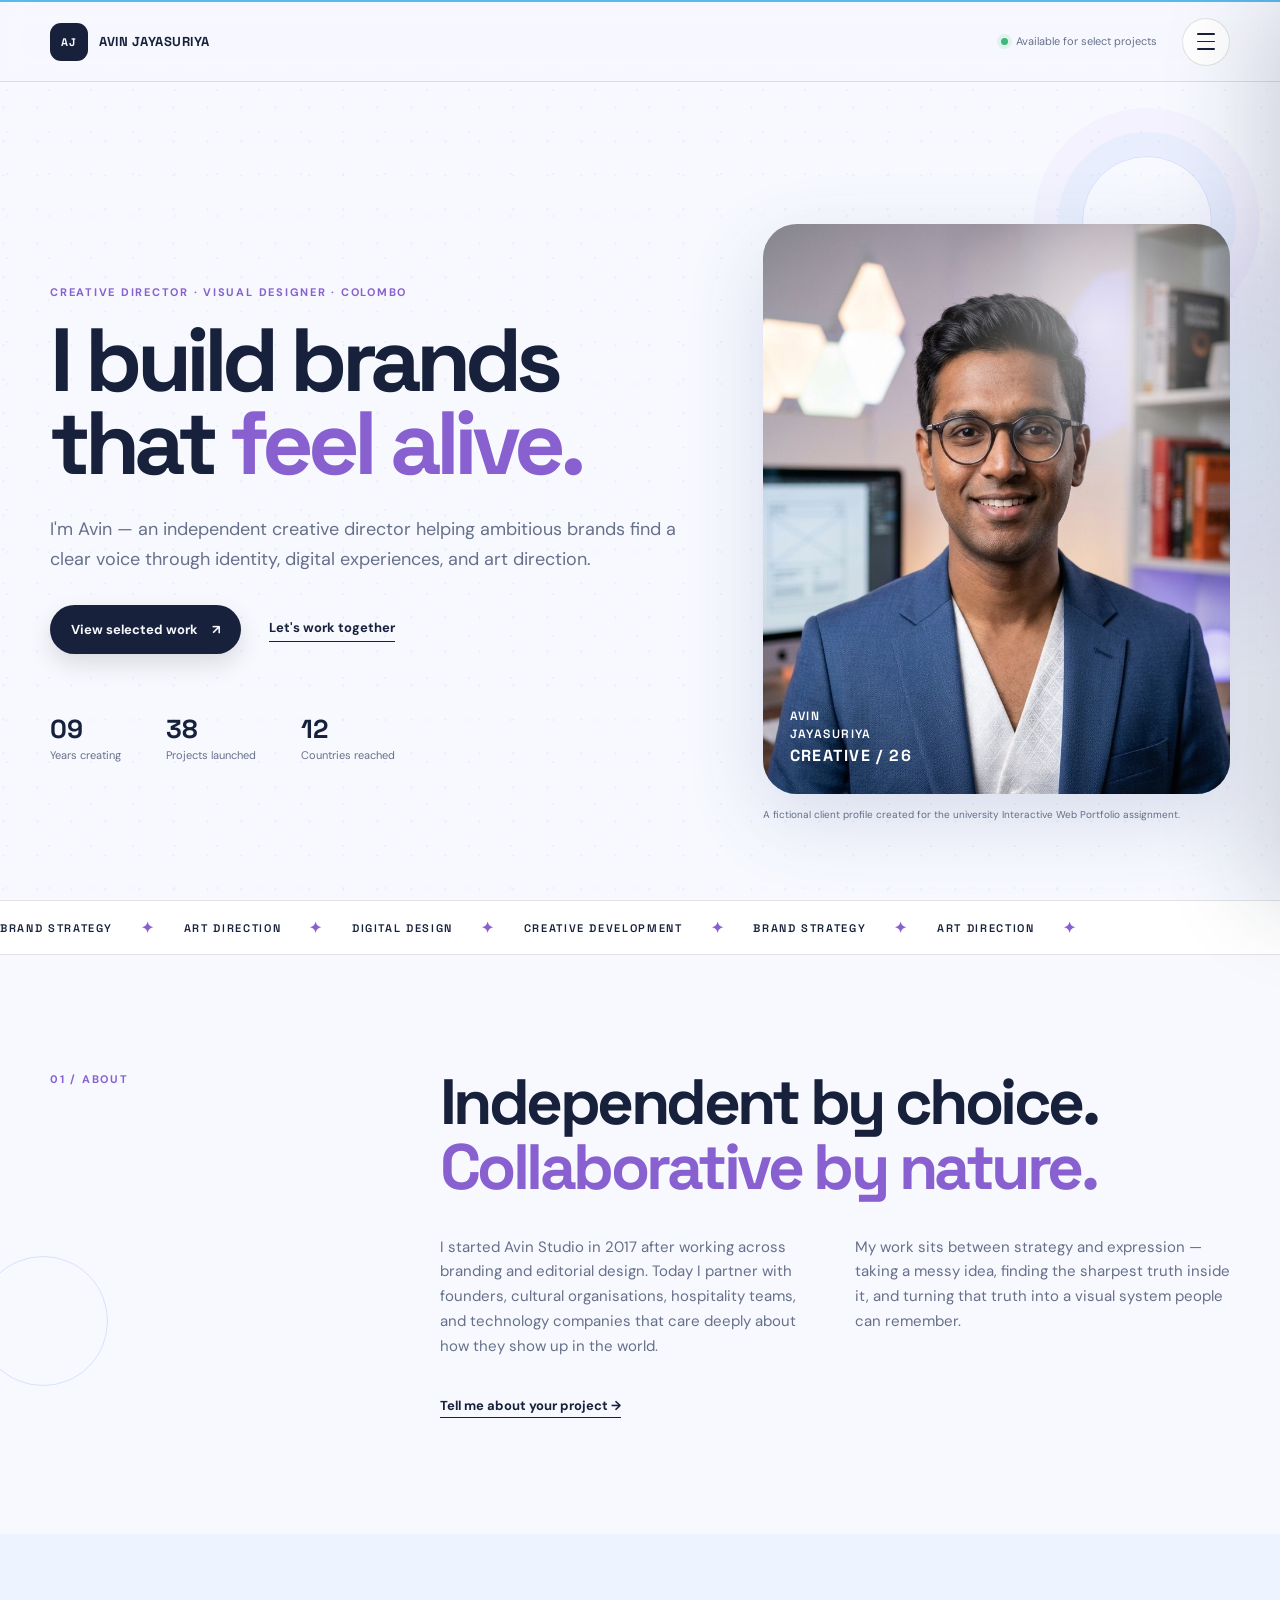
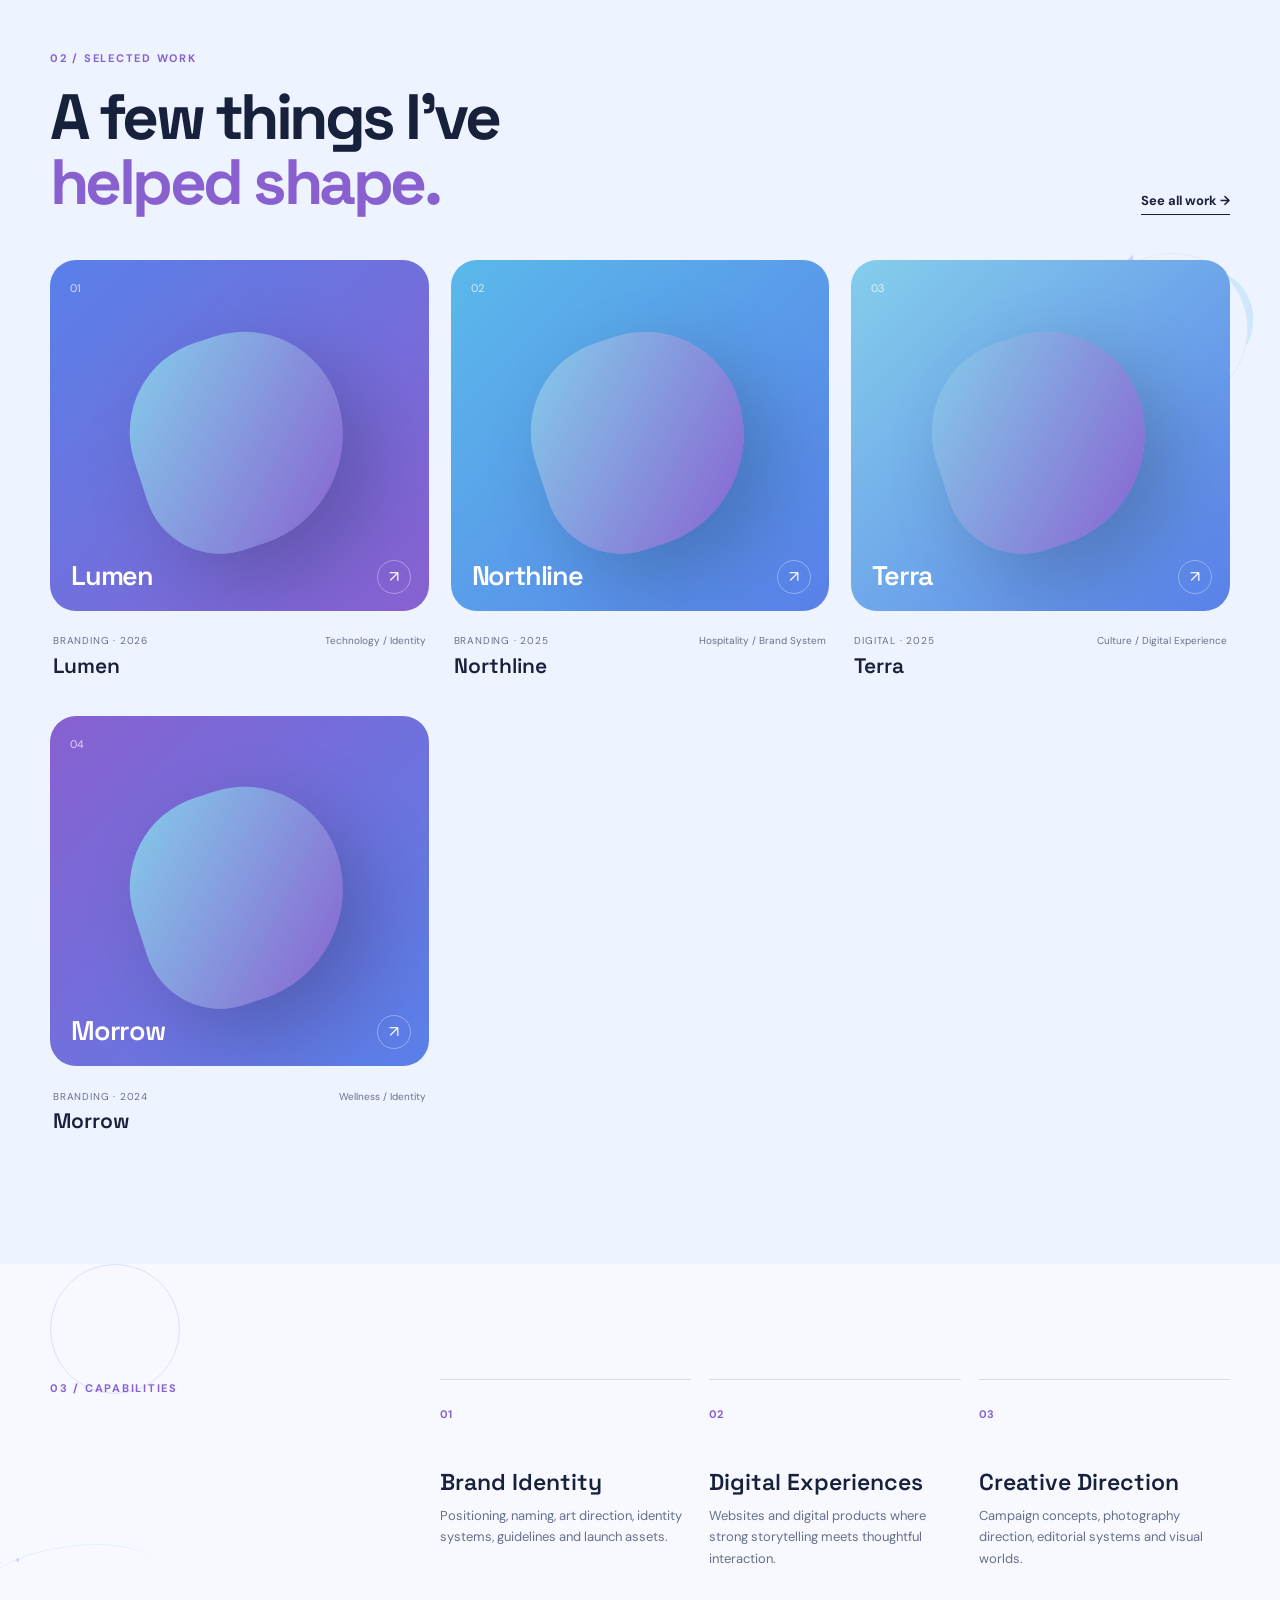
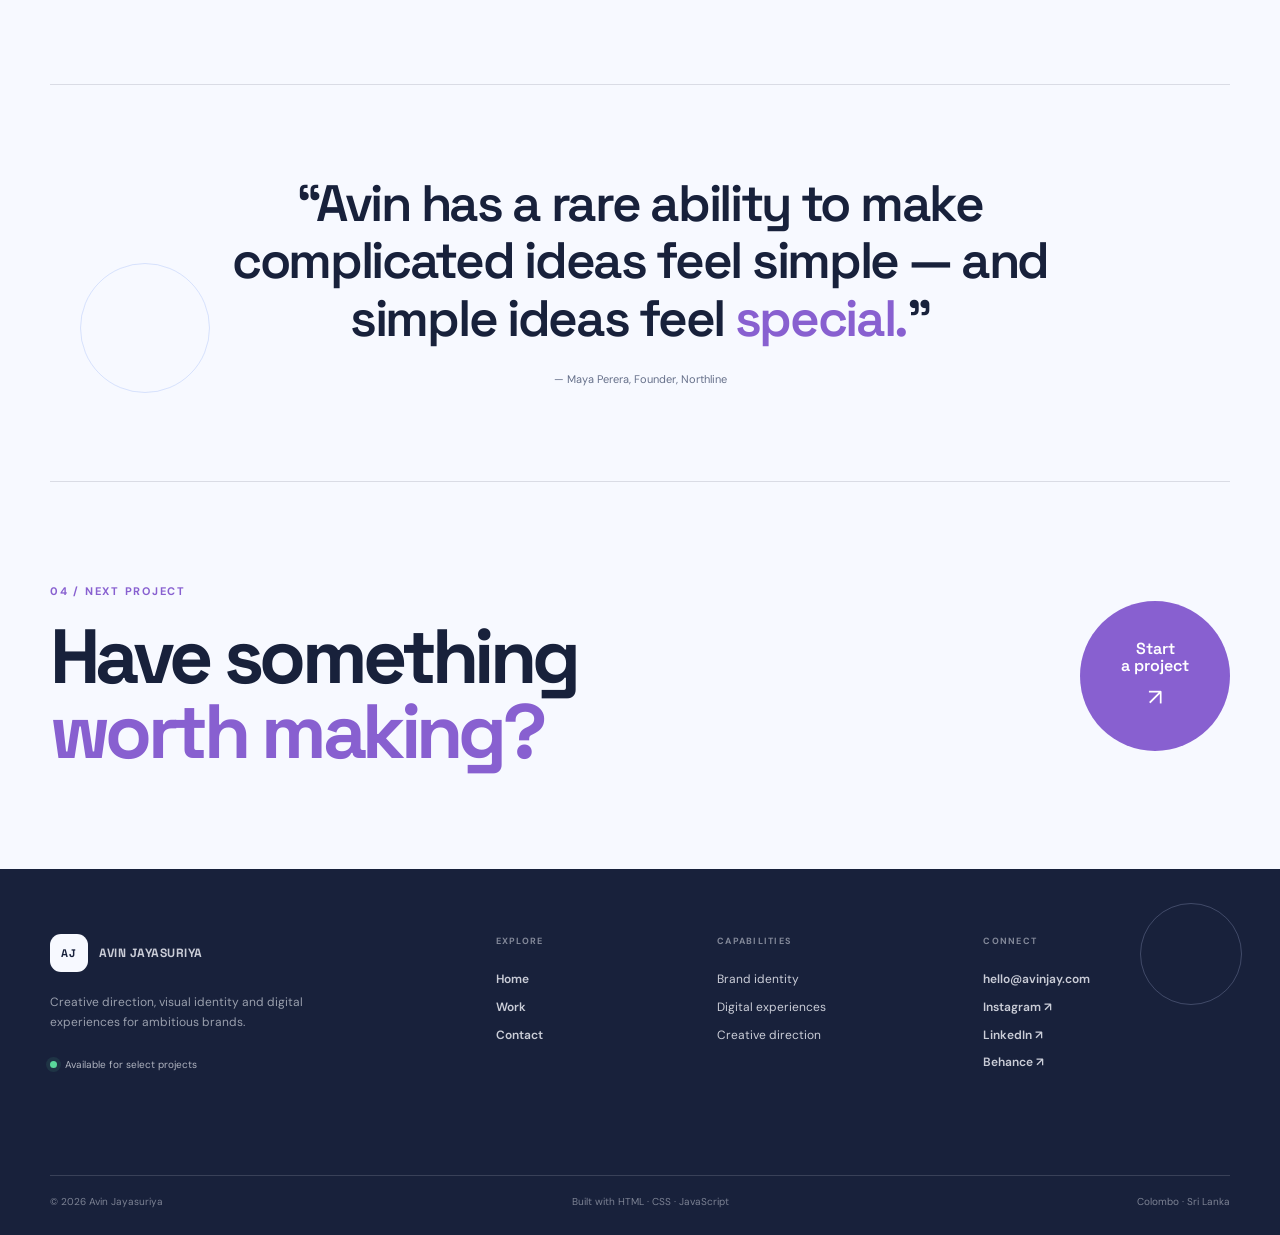
==== commit b187df45: "Update index.html" ====
--- a/index.html
+++ b/index.html
@@ -71,7 +71,7 @@
       </div>
       <div class="portrait-card reveal">
         <div class="portrait-art">
-          <img class="portrait-photo" src="data/avinJ.jpg" alt="Portrait of Avin Jayasuriya" width="800" height="1000">
+          <img class="portrait-photo" src="data/avinJ.jpg" alt="Portrait of Avin Jayasuriya" width="500" height="600">
           <span class="portrait-caption">AVIN<br>JAYASURIYA<br><b>CREATIVE / 26</b></span>
         </div>
         <div class="portrait-note">A fictional client profile created for the university Interactive Web Portfolio assignment.</div>
